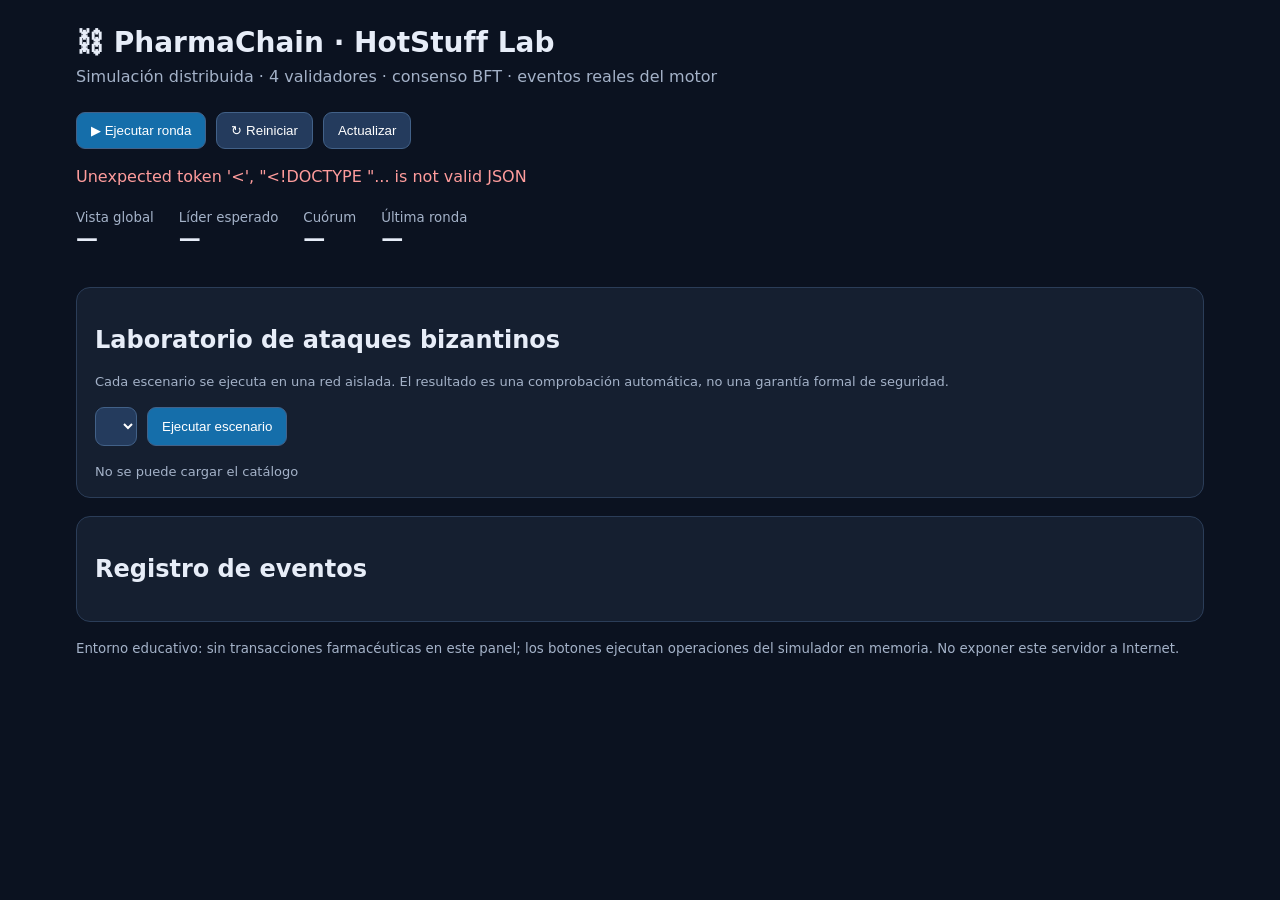
==== backend/pharmachain/api/static/index.html @ 889dfc95 "feat(hotstuff): implement distributed consensus and Byzantine attack dashboard" ====
<!doctype html>
<html lang="es">
<head>
<meta charset="utf-8"><meta name="viewport" content="width=device-width, initial-scale=1">
<title>PharmaChain · HotStuff Lab</title>
<style>
:root{color-scheme:dark;font-family:system-ui,Arial,sans-serif;background:#0b1220;color:#e7edf8}*{box-sizing:border-box}body{max-width:1180px;margin:auto;padding:26px}h1{font-size:28px;margin:0 0 8px}.sub{color:#a4b2c8;margin:0 0 26px}.toolbar{display:flex;flex-wrap:wrap;gap:10px;margin:18px 0}button{background:#243b5d;color:white;border:1px solid #426188;border-radius:9px;padding:10px 14px;cursor:pointer}button:hover{background:#35547d}button:disabled{opacity:.5;cursor:wait}.primary{background:#156eaa}.layout{display:grid;grid-template-columns:repeat(4,minmax(0,1fr));gap:12px}.node,.panel{background:#151f30;border:1px solid #2b3d58;border-radius:14px;padding:18px}.node h3{margin:0 0 10px}.muted{color:#a4b2c8;font-size:13px}.online{color:#61dfa7}.offline{color:#ff8d8d}.stats{display:flex;gap:25px;flex-wrap:wrap;margin:18px 0}.stat strong{display:block;font-size:22px}.panel{margin-top:18px}#events{max-height:350px;overflow:auto;font-family:ui-monospace,monospace;font-size:12px}.event{padding:8px;border-bottom:1px solid #29394f;overflow-wrap:anywhere}#error{color:#ff9c9c;min-height:22px}small{color:#a4b2c8}@media(max-width:760px){.layout{grid-template-columns:repeat(2,minmax(0,1fr))}}@media(max-width:420px){.layout{grid-template-columns:1fr}}</style>
</head>
<body>
<h1>⛓ PharmaChain · HotStuff Lab</h1>
<p class="sub">Simulación distribuida · 4 validadores · consenso BFT · eventos reales del motor</p>
<div class="toolbar"><button class="primary" id="step">▶ Ejecutar ronda</button><button id="reset">↻ Reiniciar</button><button id="refresh">Actualizar</button></div>
<div id="error" role="alert"></div>
<div class="stats"><div class="stat"><small>Vista global</small><strong id="view">—</strong></div><div class="stat"><small>Líder esperado</small><strong id="leader">—</strong></div><div class="stat"><small>Cuórum</small><strong id="quorum">—</strong></div><div class="stat"><small>Última ronda</small><strong id="last">—</strong></div></div>
<div id="nodes" class="layout"></div>
<section class="panel"><h2>Laboratorio de ataques bizantinos</h2><p class="muted">Cada escenario se ejecuta en una red aislada. El resultado es una comprobación automática, no una garantía formal de seguridad.</p><div class="toolbar"><select id="scenario" aria-label="Escenario de ataque" style="background:#243b5d;color:#fff;border:1px solid #426188;border-radius:9px;padding:10px"></select><button class="primary" id="attack">Ejecutar escenario</button></div><div id="attackResult" role="status" class="muted">Selecciona un escenario para ver la evidencia.</div><div id="attackEvents" style="max-height:260px;overflow:auto;font-family:monospace;font-size:12px"></div></section>
<section class="panel"><h2>Registro de eventos</h2><div id="events"></div></section>
<p><small>Entorno educativo: sin transacciones farmacéuticas en este panel; los botones ejecutan operaciones del simulador en memoria. No exponer este servidor a Internet.</small></p>
<script>
const $=id=>document.getElementById(id);
const roles=['Laboratorio','Distribuidor','Farmacia','Regulador'];
let busy=false;
async function api(path,body){if(busy)return;busy=true;document.querySelectorAll('button').forEach(b=>b.disabled=true);$('error').textContent='';try{const res=await fetch('/api/simulation'+path,{method:body===undefined?'GET':'POST',headers:{'Content-Type':'application/json'},body:body===undefined?undefined:JSON.stringify(body)});const data=await res.json();if(!res.ok)throw Error(data.detail||`HTTP ${res.status}`);render(data.state||data);if(data.round)$('last').textContent=`${data.round.votes} votos · ${data.round.qc_formed?'QC':'sin QC'}`;if('completed' in data)$('last').textContent=data.completed?'Recuperado':'Recuperación pendiente';}catch(e){$('error').textContent=e.message;}finally{busy=false;document.querySelectorAll('button').forEach(b=>b.disabled=false);}}
function el(tag,cls,txt){const x=document.createElement(tag);if(cls)x.className=cls;if(txt!==undefined)x.textContent=String(txt);return x;}
function render(s){$('view').textContent=s.view;$('leader').textContent=s.leader;$('quorum').textContent=s.quorum+'/4';$('nodes').replaceChildren();s.nodes.forEach((n,i)=>{const card=el('article','node');card.append(el('h3','',roles[i]+' · '+n.id),el('div',n.online?'online':'offline',n.online?'● Conectado':'● Desconectado'),el('p','muted',`Vista local: ${n.view} · Altura confirmada: ${n.height}`),el('p','muted',`Bloques: ${n.blocks} · QC: ${n.certificates}`));const btn=el('button','',n.online?'Desconectar':'Reconectar');btn.onclick=()=>api(n.online?'/disconnect':'/reconnect',{node_id:n.id});card.append(btn);if(n.online){const recover=el('button','','Sincronizar');recover.onclick=()=>api('/recover',{node_id:n.id});card.append(' ',recover);}if(n.recovering)card.append(el('p','muted','Sincronización pendiente'));$('nodes').append(card);});$('events').replaceChildren();[...s.events].reverse().forEach(e=>{const details=Object.entries(e).filter(([k])=>!['event','time'].includes(k)).map(([k,v])=>`${k}=${typeof v==='object'?JSON.stringify(v):v}`).join(' ');$('events').append(el('div','event',`${e.time?.toFixed?.(2)??'—'} | ${e.event} | ${details}`));});}
async function loadAttacks(){try{const r=await fetch('/api/attacks');if(!r.ok)throw Error('No se puede cargar el catálogo');const data=await r.json();$('scenario').replaceChildren();for(const s of data.scenarios){const o=el('option','',s.title);o.value=s.id;$('scenario').append(o);}}catch(e){$('attackResult').textContent=e.message;}}
async function executeAttack(){if(busy)return;busy=true;$('attack').disabled=true;$('attackResult').textContent='Ejecutando experimento…';$('attackEvents').replaceChildren();try{const r=await fetch('/api/attacks/'+encodeURIComponent($('scenario').value),{method:'POST'});const data=await r.json();if(!r.ok)throw Error(data.detail||'Error del escenario');$('attackResult').textContent=`${data.passed?'✓ PRUEBA SUPERADA':'✗ PRUEBA FALLIDA'} — ${data.observation}. Esperado: ${data.expected}`;for(const e of data.events){$('attackEvents').append(el('div','event',`${e.event} ${JSON.stringify(e)}`));}}catch(e){$('attackResult').textContent='Error: '+e.message;}finally{busy=false;$('attack').disabled=false;}}
$('attack').onclick=executeAttack;loadAttacks();
$('step').onclick=()=>api('/round',{});$('reset').onclick=()=>api('/reset',{});$('refresh').onclick=()=>api('');api('');
</script>
</body>
</html>
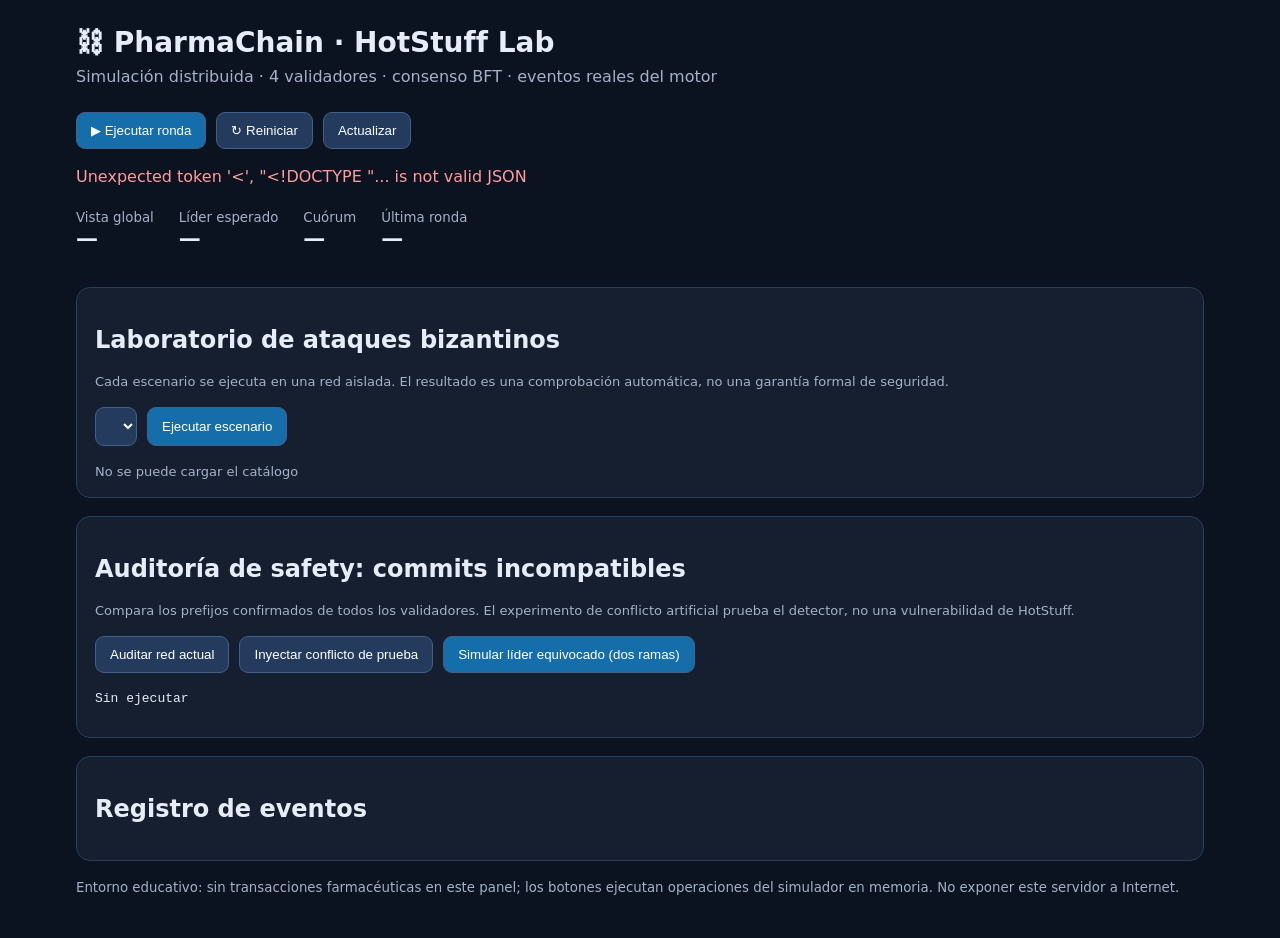
==== commit f3aa40c3: "feat(hotstuff): add Byzantine leader equivocation and fork safety tests" ====
--- a/backend/pharmachain/api/static/index.html
+++ b/backend/pharmachain/api/static/index.html
@@ -14,6 +14,7 @@
 <div class="stats"><div class="stat"><small>Vista global</small><strong id="view">—</strong></div><div class="stat"><small>Líder esperado</small><strong id="leader">—</strong></div><div class="stat"><small>Cuórum</small><strong id="quorum">—</strong></div><div class="stat"><small>Última ronda</small><strong id="last">—</strong></div></div>
 <div id="nodes" class="layout"></div>
 <section class="panel"><h2>Laboratorio de ataques bizantinos</h2><p class="muted">Cada escenario se ejecuta en una red aislada. El resultado es una comprobación automática, no una garantía formal de seguridad.</p><div class="toolbar"><select id="scenario" aria-label="Escenario de ataque" style="background:#243b5d;color:#fff;border:1px solid #426188;border-radius:9px;padding:10px"></select><button class="primary" id="attack">Ejecutar escenario</button></div><div id="attackResult" role="status" class="muted">Selecciona un escenario para ver la evidencia.</div><div id="attackEvents" style="max-height:260px;overflow:auto;font-family:monospace;font-size:12px"></div></section>
+<section class="panel"><h2>Auditoría de safety: commits incompatibles</h2><p class="muted">Compara los prefijos confirmados de todos los validadores. El experimento de conflicto artificial prueba el detector, no una vulnerabilidad de HotStuff.</p><div class="toolbar"><button id="safetyCheck">Auditar red actual</button><button id="safetyConflict">Inyectar conflicto de prueba</button><button class="primary" id="safetyFork">Simular líder equivocado (dos ramas)</button></div><pre id="safetyResult" style="white-space:pre-wrap;overflow-wrap:anywhere" role="status">Sin ejecutar</pre></section>
 <section class="panel"><h2>Registro de eventos</h2><div id="events"></div></section>
 <p><small>Entorno educativo: sin transacciones farmacéuticas en este panel; los botones ejecutan operaciones del simulador en memoria. No exponer este servidor a Internet.</small></p>
 <script>
@@ -27,6 +28,11 @@
 async function executeAttack(){if(busy)return;busy=true;$('attack').disabled=true;$('attackResult').textContent='Ejecutando experimento…';$('attackEvents').replaceChildren();try{const r=await fetch('/api/attacks/'+encodeURIComponent($('scenario').value),{method:'POST'});const data=await r.json();if(!r.ok)throw Error(data.detail||'Error del escenario');$('attackResult').textContent=`${data.passed?'✓ PRUEBA SUPERADA':'✗ PRUEBA FALLIDA'} — ${data.observation}. Esperado: ${data.expected}`;for(const e of data.events){$('attackEvents').append(el('div','event',`${e.event} ${JSON.stringify(e)}`));}}catch(e){$('attackResult').textContent='Error: '+e.message;}finally{busy=false;$('attack').disabled=false;}}
 $('attack').onclick=executeAttack;loadAttacks();
 $('step').onclick=()=>api('/round',{});$('reset').onclick=()=>api('/reset',{});$('refresh').onclick=()=>api('');api('');
+
+async function safetyRequest(path,method='GET'){const out=$('safetyResult');out.textContent='Analizando…';try{const response=await fetch(path,{method});const data=await response.json();if(!response.ok)throw Error(data.detail||`HTTP ${response.status}`);out.textContent=JSON.stringify(data,null,2);}catch(error){out.textContent='Error: '+error.message;}}
+$('safetyCheck').onclick=()=>safetyRequest('/api/safety');
+$('safetyConflict').onclick=()=>safetyRequest('/api/safety/injected-conflict','POST');
+$('safetyFork').onclick=()=>safetyRequest('/api/safety/equivocation','POST');
 </script>
 </body>
 </html>
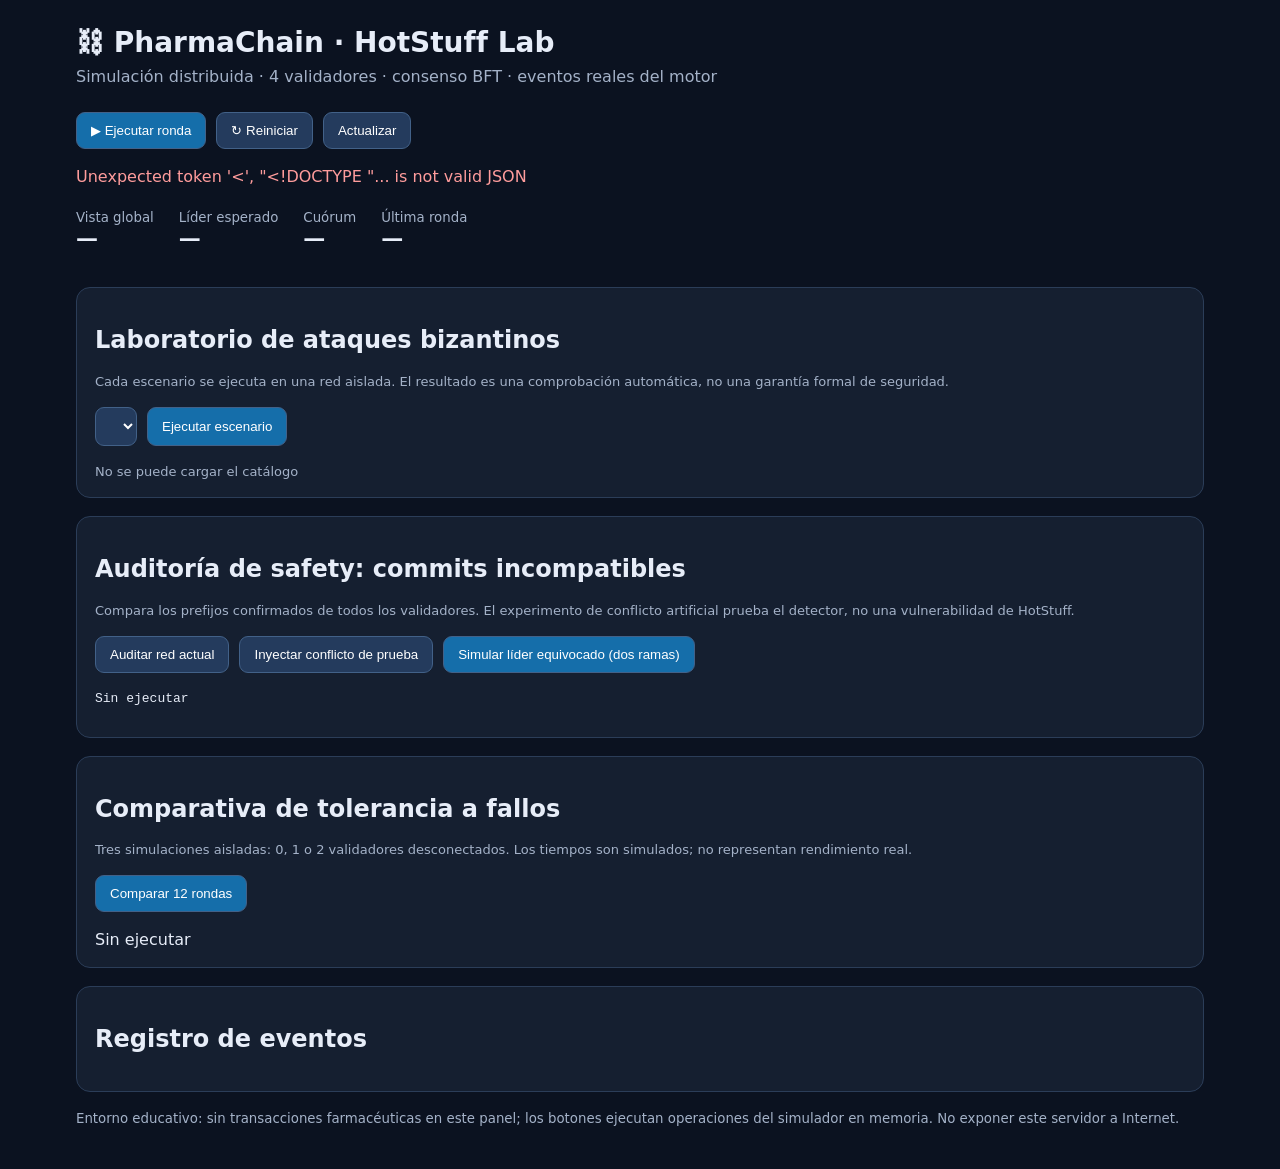
==== commit 929703b1: "feat(hotstuff): add fault tolerance benchmark and dashboard metrics" ====
--- a/backend/pharmachain/api/static/index.html
+++ b/backend/pharmachain/api/static/index.html
@@ -4,7 +4,14 @@
 <meta charset="utf-8"><meta name="viewport" content="width=device-width, initial-scale=1">
 <title>PharmaChain · HotStuff Lab</title>
 <style>
-:root{color-scheme:dark;font-family:system-ui,Arial,sans-serif;background:#0b1220;color:#e7edf8}*{box-sizing:border-box}body{max-width:1180px;margin:auto;padding:26px}h1{font-size:28px;margin:0 0 8px}.sub{color:#a4b2c8;margin:0 0 26px}.toolbar{display:flex;flex-wrap:wrap;gap:10px;margin:18px 0}button{background:#243b5d;color:white;border:1px solid #426188;border-radius:9px;padding:10px 14px;cursor:pointer}button:hover{background:#35547d}button:disabled{opacity:.5;cursor:wait}.primary{background:#156eaa}.layout{display:grid;grid-template-columns:repeat(4,minmax(0,1fr));gap:12px}.node,.panel{background:#151f30;border:1px solid #2b3d58;border-radius:14px;padding:18px}.node h3{margin:0 0 10px}.muted{color:#a4b2c8;font-size:13px}.online{color:#61dfa7}.offline{color:#ff8d8d}.stats{display:flex;gap:25px;flex-wrap:wrap;margin:18px 0}.stat strong{display:block;font-size:22px}.panel{margin-top:18px}#events{max-height:350px;overflow:auto;font-family:ui-monospace,monospace;font-size:12px}.event{padding:8px;border-bottom:1px solid #29394f;overflow-wrap:anywhere}#error{color:#ff9c9c;min-height:22px}small{color:#a4b2c8}@media(max-width:760px){.layout{grid-template-columns:repeat(2,minmax(0,1fr))}}@media(max-width:420px){.layout{grid-template-columns:1fr}}</style>
+:root{color-scheme:dark;font-family:system-ui,Arial,sans-serif;background:#0b1220;color:#e7edf8}*{box-sizing:border-box}body{max-width:1180px;margin:auto;padding:26px}h1{font-size:28px;margin:0 0 8px}.sub{color:#a4b2c8;margin:0 0 26px}.toolbar{display:flex;flex-wrap:wrap;gap:10px;margin:18px 0}button{background:#243b5d;color:white;border:1px solid #426188;border-radius:9px;padding:10px 14px;cursor:pointer}button:hover{background:#35547d}button:disabled{opacity:.5;cursor:wait}.primary{background:#156eaa}.layout{display:grid;grid-template-columns:repeat(4,minmax(0,1fr));gap:12px}.node,.panel{background:#151f30;border:1px solid #2b3d58;border-radius:14px;padding:18px}.node h3{margin:0 0 10px}.muted{color:#a4b2c8;font-size:13px}.online{color:#61dfa7}.offline{color:#ff8d8d}.stats{display:flex;gap:25px;flex-wrap:wrap;margin:18px 0}.stat strong{display:block;font-size:22px}.panel{margin-top:18px}#events{max-height:350px;overflow:auto;font-family:ui-monospace,monospace;font-size:12px}.event{padding:8px;border-bottom:1px solid #29394f;overflow-wrap:anywhere}#error{color:#ff9c9c;min-height:22px}small{color:#a4b2c8}@media(max-width:760px){.layout{grid-template-columns:repeat(2,minmax(0,1fr))}}@media(max-width:420px){.layout{grid-template-columns:1fr}}
+#forkGraph{margin-top:14px;border:1px solid #324764;border-radius:12px;padding:14px;background:#0d1728}
+#forkGraph svg{width:100%;height:auto;display:block}
+#forkVotes{display:grid;grid-template-columns:repeat(auto-fit,minmax(145px,1fr));gap:9px;margin-top:12px}
+.voteBox{padding:12px;border:1px solid #3b526e;border-radius:10px;background:#19263b}
+.voteBox strong{display:block;margin-bottom:5px}
+#forkSummary{margin-top:10px;font-size:14px;line-height:1.5}
+</style>
 </head>
 <body>
 <h1>⛓ PharmaChain · HotStuff Lab</h1>
@@ -14,7 +21,8 @@
 <div class="stats"><div class="stat"><small>Vista global</small><strong id="view">—</strong></div><div class="stat"><small>Líder esperado</small><strong id="leader">—</strong></div><div class="stat"><small>Cuórum</small><strong id="quorum">—</strong></div><div class="stat"><small>Última ronda</small><strong id="last">—</strong></div></div>
 <div id="nodes" class="layout"></div>
 <section class="panel"><h2>Laboratorio de ataques bizantinos</h2><p class="muted">Cada escenario se ejecuta en una red aislada. El resultado es una comprobación automática, no una garantía formal de seguridad.</p><div class="toolbar"><select id="scenario" aria-label="Escenario de ataque" style="background:#243b5d;color:#fff;border:1px solid #426188;border-radius:9px;padding:10px"></select><button class="primary" id="attack">Ejecutar escenario</button></div><div id="attackResult" role="status" class="muted">Selecciona un escenario para ver la evidencia.</div><div id="attackEvents" style="max-height:260px;overflow:auto;font-family:monospace;font-size:12px"></div></section>
-<section class="panel"><h2>Auditoría de safety: commits incompatibles</h2><p class="muted">Compara los prefijos confirmados de todos los validadores. El experimento de conflicto artificial prueba el detector, no una vulnerabilidad de HotStuff.</p><div class="toolbar"><button id="safetyCheck">Auditar red actual</button><button id="safetyConflict">Inyectar conflicto de prueba</button><button class="primary" id="safetyFork">Simular líder equivocado (dos ramas)</button></div><pre id="safetyResult" style="white-space:pre-wrap;overflow-wrap:anywhere" role="status">Sin ejecutar</pre></section>
+<section class="panel"><h2>Auditoría de safety: commits incompatibles</h2><p class="muted">Compara los prefijos confirmados de todos los validadores. El experimento de conflicto artificial prueba el detector, no una vulnerabilidad de HotStuff.</p><div class="toolbar"><button id="safetyCheck">Auditar red actual</button><button id="safetyConflict">Inyectar conflicto de prueba</button><button class="primary" id="safetyFork">Simular líder equivocado (dos ramas)</button></div><pre id="safetyResult" style="white-space:pre-wrap;overflow-wrap:anywhere" role="status">Sin ejecutar</pre><div id="forkGraph" hidden><h3>Árbol de bloques del experimento</h3><svg id="forkTree" viewBox="0 0 720 330" role="img" aria-label="Árbol de bloques y bifurcaciones"></svg><div id="forkVotes"></div><div id="forkSummary" role="status"></div></div></section>
+<section class="panel"><h2>Comparativa de tolerancia a fallos</h2><p class="muted">Tres simulaciones aisladas: 0, 1 o 2 validadores desconectados. Los tiempos son simulados; no representan rendimiento real.</p><div class="toolbar"><button class="primary" id="benchmarkRun">Comparar 12 rondas</button></div><div id="benchmarkOutput" role="status">Sin ejecutar</div></section>
 <section class="panel"><h2>Registro de eventos</h2><div id="events"></div></section>
 <p><small>Entorno educativo: sin transacciones farmacéuticas en este panel; los botones ejecutan operaciones del simulador en memoria. No exponer este servidor a Internet.</small></p>
 <script>
@@ -29,10 +37,60 @@
 $('attack').onclick=executeAttack;loadAttacks();
 $('step').onclick=()=>api('/round',{});$('reset').onclick=()=>api('/reset',{});$('refresh').onclick=()=>api('');api('');
 
-async function safetyRequest(path,method='GET'){const out=$('safetyResult');out.textContent='Analizando…';try{const response=await fetch(path,{method});const data=await response.json();if(!response.ok)throw Error(data.detail||`HTTP ${response.status}`);out.textContent=JSON.stringify(data,null,2);}catch(error){out.textContent='Error: '+error.message;}}
+async function safetyRequest(path,method='GET'){const out=$('safetyResult');out.textContent='Analizando…';try{const response=await fetch(path,{method});const data=await response.json();if(!response.ok)throw Error(data.detail||`HTTP ${response.status}`);out.textContent=JSON.stringify(data,null,2);if(path==='/api/safety/equivocation'&&data.graph){drawFork(data);}}catch(error){out.textContent='Error: '+error.message;}}
 $('safetyCheck').onclick=()=>safetyRequest('/api/safety');
 $('safetyConflict').onclick=()=>safetyRequest('/api/safety/injected-conflict','POST');
 $('safetyFork').onclick=()=>safetyRequest('/api/safety/equivocation','POST');
+function drawFork(data){
+  const panel=$('forkGraph'), svg=$('forkTree');panel.hidden=false;svg.replaceChildren();
+  const blocks=data.graph.blocks;
+  const positions=[[360,42],[360,137],[175,245],[545,245]];
+  const byId=new Map(blocks.map((b,i)=>[b.id,{b,i}]));
+  const NS='http://www.w3.org/2000/svg';
+  const add=(tag,attrs,text)=>{const e=document.createElementNS(NS,tag);for(const [k,v] of Object.entries(attrs))e.setAttribute(k,String(v));if(text!==undefined)e.textContent=text;svg.append(e);return e;};
+  for(let i=1;i<blocks.length;i++){
+    const b=blocks[i],p=byId.get(b.parent);if(!p)continue;
+    const [x,y]=positions[i],[px,py]=positions[p.i];
+    add('path',{d:`M ${px} ${py+27} L ${px} ${(py+y)/2} L ${x} ${(py+y)/2} L ${x} ${y-27}`,stroke:'#7893b4','stroke-width':2,fill:'none'});
+  }
+  blocks.forEach((b,i)=>{
+    const [x,y]=positions[i];const fill=b.committed?'#176b53':b.certified?'#17698d':'#4a355f';
+    add('rect',{x:x-104,y:y-27,width:208,height:54,rx:10,fill,stroke:b.certified?'#70c8e8':'#8595b1','stroke-width':1.4});
+    add('text',{x,y:y-5,'text-anchor':'middle',fill:'#fff','font-size':15,'font-weight':'bold'},b.label);
+    add('text',{x,y:y+14,'text-anchor':'middle',fill:'#e0e9f6','font-size':11},`Vista ${b.view} · ${b.id.slice(0,10)}…`);
+  });
+  const votes=$('forkVotes');votes.replaceChildren();
+  for(const v of data.graph.votes){const box=el('div','voteBox');box.append(el('strong','',v.validator),el('span','',`Voto: ${v.branch} · ${v.honest?'Honesto':'Líder bizantino'}`));votes.append(box);}
+  $('forkSummary').textContent=`Cuórum: ${data.graph.quorum} votos · QC de ataque: ${data.qc_formed_in_attack_view?'Sí':'No'} · Auditoría safety: ${data.safety.safe?'sin conflicto detectado':'conflicto detectado'} · Resultado del escenario: ${data.passed?'superado':'fallido'}. El árbol muestra bloques construidos; no todos fueron aceptados por los nodos.`;
+}
+
+$('benchmarkRun').onclick=async()=>{
+  const target=$('benchmarkOutput');target.textContent='Ejecutando tres escenarios…';
+  $('benchmarkRun').disabled=true;
+  try{
+    const response=await fetch('/api/benchmark?rounds=12&seed=42');
+    const data=await response.json();
+    if(!response.ok)throw Error(data.detail||`HTTP ${response.status}`);
+    target.replaceChildren();
+    const table=el('table','');table.style.cssText='width:100%;border-collapse:collapse;text-align:left';
+    const head=el('tr','');
+    ['Desconectados','QC / rondas','Altura confirmada máxima','Safety observada'].forEach(x=>{const th=el('th','',x);th.style.padding='9px';head.append(th);});
+    table.append(head);
+    for(const item of data.scenarios){
+      const tr=el('tr','');
+      [item.offline_count,`${item.qc_rounds} / ${item.rounds}`,item.max_committed_height,item.safety.safe?'Sin conflictos':'Conflicto detectado'].forEach(x=>{const td=el('td','',x);td.style.cssText='padding:9px;border-top:1px solid #324764';tr.append(td);});
+      table.append(tr);
+      const bar=el('div','');bar.style.cssText='height:8px;background:#263750;border-radius:5px;margin:8px 0';
+      const fill=el('div','');fill.style.cssText=`height:100%;width:${item.qc_rate*100}%;background:#61dfa7;border-radius:5px`;bar.append(fill);
+      const detail=el('div','muted',`${item.offline_count} desconectados · QC en ${Math.round(item.qc_rate*100)}% de rondas`);
+      // Keep the numerical comparison accessible independently of the bar.
+      target.append(detail,bar);
+    }
+    target.prepend(table);
+    target.append(el('p','muted',data.limitations));
+  }catch(error){target.textContent='Error: '+error.message;}
+  finally{$('benchmarkRun').disabled=false;}
+};
 </script>
 </body>
 </html>
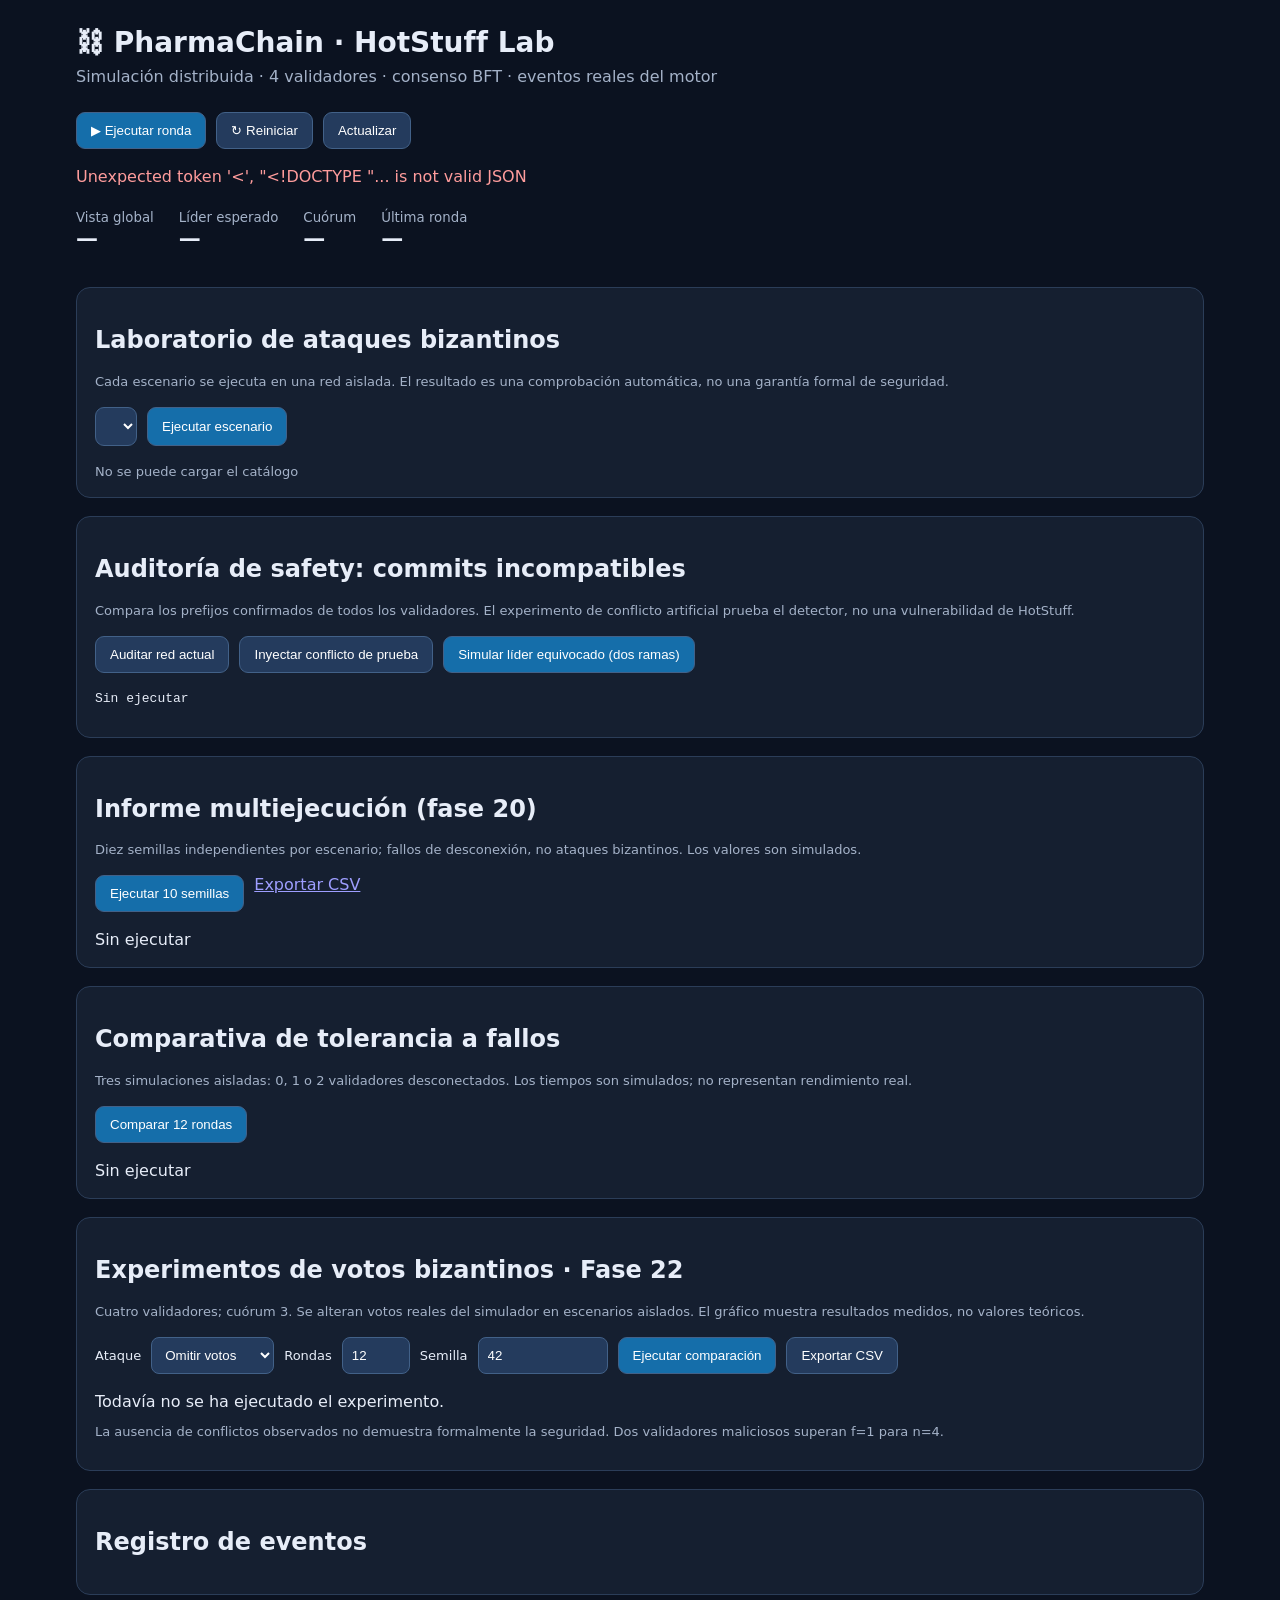
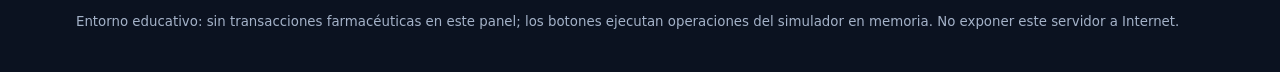
==== commit 09929419: "precommit" ====
--- a/backend/pharmachain/api/static/index.html
+++ b/backend/pharmachain/api/static/index.html
@@ -11,6 +11,17 @@
 .voteBox{padding:12px;border:1px solid #3b526e;border-radius:10px;background:#19263b}
 .voteBox strong{display:block;margin-bottom:5px}
 #forkSummary{margin-top:10px;font-size:14px;line-height:1.5}
+#byzantineLab select,#byzantineLab input{background:#243b5d;color:#fff;border:1px solid #426188;border-radius:8px;padding:9px;max-width:130px}
+#byzantineLab label{align-self:center;font-size:13px}
+.byz-track{height:13px;background:#2b3d58;border-radius:8px;overflow:hidden;flex:1}
+.byz-fill{height:100%;background:#60d8ad}
+.byz-line{display:flex;gap:12px;align-items:center;margin:12px 0}
+.byz-line span{min-width:150px;font-size:13px}
+#byzTable{overflow-x:auto}
+#byzTable table{border-collapse:collapse;width:100%;font-size:13px}
+#byzTable th,#byzTable td{padding:10px;border-bottom:1px solid #344760;text-align:left}
+#byzRoundsDetail details{margin:12px 0}
+#byzRoundsDetail pre{max-height:230px;overflow:auto;font-size:12px}
 </style>
 </head>
 <body>
@@ -22,7 +33,29 @@
 <div id="nodes" class="layout"></div>
 <section class="panel"><h2>Laboratorio de ataques bizantinos</h2><p class="muted">Cada escenario se ejecuta en una red aislada. El resultado es una comprobación automática, no una garantía formal de seguridad.</p><div class="toolbar"><select id="scenario" aria-label="Escenario de ataque" style="background:#243b5d;color:#fff;border:1px solid #426188;border-radius:9px;padding:10px"></select><button class="primary" id="attack">Ejecutar escenario</button></div><div id="attackResult" role="status" class="muted">Selecciona un escenario para ver la evidencia.</div><div id="attackEvents" style="max-height:260px;overflow:auto;font-family:monospace;font-size:12px"></div></section>
 <section class="panel"><h2>Auditoría de safety: commits incompatibles</h2><p class="muted">Compara los prefijos confirmados de todos los validadores. El experimento de conflicto artificial prueba el detector, no una vulnerabilidad de HotStuff.</p><div class="toolbar"><button id="safetyCheck">Auditar red actual</button><button id="safetyConflict">Inyectar conflicto de prueba</button><button class="primary" id="safetyFork">Simular líder equivocado (dos ramas)</button></div><pre id="safetyResult" style="white-space:pre-wrap;overflow-wrap:anywhere" role="status">Sin ejecutar</pre><div id="forkGraph" hidden><h3>Árbol de bloques del experimento</h3><svg id="forkTree" viewBox="0 0 720 330" role="img" aria-label="Árbol de bloques y bifurcaciones"></svg><div id="forkVotes"></div><div id="forkSummary" role="status"></div></div></section>
+<section class="panel"><h2>Informe multiejecución (fase 20)</h2>
+<p class="muted">Diez semillas independientes por escenario; fallos de desconexión, no ataques bizantinos. Los valores son simulados.</p>
+<div class="toolbar"><button id="reportRun" class="primary">Ejecutar 10 semillas</button><a href="/api/benchmark/report.csv?runs=10&amp;rounds=12&amp;start_seed=42" download="hotstuff_runs.csv">Exportar CSV</a></div>
+<div id="reportOutput" role="status">Sin ejecutar</div></section>
 <section class="panel"><h2>Comparativa de tolerancia a fallos</h2><p class="muted">Tres simulaciones aisladas: 0, 1 o 2 validadores desconectados. Los tiempos son simulados; no representan rendimiento real.</p><div class="toolbar"><button class="primary" id="benchmarkRun">Comparar 12 rondas</button></div><div id="benchmarkOutput" role="status">Sin ejecutar</div></section>
+
+<section class="panel" id="byzantineLab">
+<h2>Experimentos de votos bizantinos · Fase 22</h2>
+<p class="muted">Cuatro validadores; cuórum 3. Se alteran votos reales del simulador en escenarios aislados. El gráfico muestra resultados medidos, no valores teóricos.</p>
+<div class="toolbar">
+<label for="byzMode">Ataque</label>
+<select id="byzMode"><option value="omit">Omitir votos</option><option value="invalid_signature">Firma inválida</option></select>
+<label for="byzRounds">Rondas</label><input id="byzRounds" type="number" min="1" max="100" value="12" />
+<label for="byzSeed">Semilla</label><input id="byzSeed" type="number" step="1" value="42" />
+<button class="primary" id="byzRun">Ejecutar comparación</button>
+<button id="byzCsv">Exportar CSV</button>
+</div>
+<div id="byzStatus" role="status" aria-live="polite">Todavía no se ha ejecutado el experimento.</div>
+<div id="byzChart" aria-label="Gráfico comparativo de QC" role="group"></div>
+<div id="byzTable"></div>
+<div id="byzRoundsDetail"></div>
+<p class="muted">La ausencia de conflictos observados no demuestra formalmente la seguridad. Dos validadores maliciosos superan f=1 para n=4.</p>
+</section>
 <section class="panel"><h2>Registro de eventos</h2><div id="events"></div></section>
 <p><small>Entorno educativo: sin transacciones farmacéuticas en este panel; los botones ejecutan operaciones del simulador en memoria. No exponer este servidor a Internet.</small></p>
 <script>
@@ -64,6 +97,32 @@
   $('forkSummary').textContent=`Cuórum: ${data.graph.quorum} votos · QC de ataque: ${data.qc_formed_in_attack_view?'Sí':'No'} · Auditoría safety: ${data.safety.safe?'sin conflicto detectado':'conflicto detectado'} · Resultado del escenario: ${data.passed?'superado':'fallido'}. El árbol muestra bloques construidos; no todos fueron aceptados por los nodos.`;
 }
 
+$('reportRun').onclick=async()=>{
+  const target=$('reportOutput'); target.textContent='Ejecutando 30 simulaciones…';
+  $('reportRun').disabled=true;
+  try {
+    const response=await fetch('/api/benchmark/report?runs=10&rounds=12&start_seed=42');
+    if(!response.ok)throw new Error('HTTP '+response.status);
+    const report=await response.json();
+    const table=document.createElement('table');
+    const head=document.createElement('tr');
+    ['Escenario','QC medio','Desv. típica','Altura media','Safety observado'].forEach(label=>{
+      const cell=document.createElement('th');cell.textContent=label;head.appendChild(cell);
+    });table.appendChild(head);
+    report.summary.forEach(item=>{
+      const tr=document.createElement('tr');
+      [item.offline_count+' desconectados',(item.mean_qc_rate*100).toFixed(1)+'%',
+      (item.stdev_qc_rate*100).toFixed(1)+' pp',item.mean_committed_height.toFixed(2),
+      item.all_safe?'Sin conflictos':'Conflicto detectado'].forEach(value=>{
+        const td=document.createElement('td');td.textContent=value;tr.appendChild(td);
+      });table.appendChild(tr);
+    });
+    target.replaceChildren(table);
+    const note=document.createElement('p');note.className='muted';note.textContent=report.limitations;
+    target.appendChild(note);
+  }catch(error){target.textContent='Error: '+error.message;}
+  finally{$('reportRun').disabled=false;}
+};
 $('benchmarkRun').onclick=async()=>{
   const target=$('benchmarkOutput');target.textContent='Ejecutando tres escenarios…';
   $('benchmarkRun').disabled=true;
@@ -91,6 +150,52 @@
   }catch(error){target.textContent='Error: '+error.message;}
   finally{$('benchmarkRun').disabled=false;}
 };
+
+// Isolated Byzantine comparison: no mutation of the interactive main network.
+function byzParams(){
+  const rounds=Number($('byzRounds').value), seed=Number($('byzSeed').value);
+  if(!Number.isInteger(rounds)||rounds<1||rounds>100)throw Error('Las rondas deben estar entre 1 y 100');
+  if(!Number.isSafeInteger(seed))throw Error('La semilla debe ser un entero válido');
+  const mode=$('byzMode').value;
+  if(!['omit','invalid_signature'].includes(mode))throw Error('Modo desconocido');
+  return new URLSearchParams({mode,rounds:String(rounds),seed:String(seed)});
+}
+function byzRender(data){
+  const chart=$('byzChart'),table=$('byzTable'),details=$('byzRoundsDetail');
+  chart.replaceChildren();table.replaceChildren();details.replaceChildren();
+  const t=el('table','');const h=el('tr','');
+  ['Maliciosos','QC / rondas','QC %','Altura confirmada','Votos inválidos','Safety'].forEach(x=>h.append(el('th','',x)));
+  t.append(h);
+  for(const item of data.scenarios){
+    const pct=(item.qc_rate*100).toFixed(1);
+    const line=el('div','byz-line');
+    line.append(el('span','',`${item.faulty_count} maliciosos · ${pct}%`));
+    const track=el('div','byz-track'),fill=el('div','byz-fill');fill.style.width=`${Math.max(0,Math.min(100,item.qc_rate*100))}%`;
+    track.append(fill);line.append(track);chart.append(line);
+    const tr=el('tr','');
+    [item.faulty_count,`${item.qc_rounds}/${item.rounds}`,`${pct}%`,item.max_committed_height,item.invalid_votes,item.safety_ok?'Sin conflictos detectados':'Conflicto detectado'].forEach(x=>tr.append(el('td','',x)));
+    t.append(tr);
+    const fold=el('details',''),summary=el('summary','',`${item.faulty_count} maliciosos · rondas individuales`);
+    const pre=el('pre','',JSON.stringify(item.round_details,null,2));fold.append(summary,pre);details.append(fold);
+  }
+  table.append(t);
+}
+$('byzRun').onclick=async()=>{
+  const button=$('byzRun'),status=$('byzStatus');
+  try{
+    const params=byzParams();button.disabled=true;status.textContent='Ejecutando tres escenarios aislados…';
+    const response=await fetch('/api/byzantine/compare?'+params.toString());
+    const data=await response.json();
+    if(!response.ok)throw Error(data.detail||`HTTP ${response.status}`);
+    byzRender(data);
+    status.textContent=`Experimento terminado · ${data.rounds} rondas por escenario · semilla ${data.seed}`;
+  }catch(error){status.textContent='Error: '+error.message;}
+  finally{button.disabled=false;}
+};
+$('byzCsv').onclick=()=>{
+  try{const params=byzParams();window.location.assign('/api/byzantine/compare.csv?'+params.toString());}
+  catch(error){$('byzStatus').textContent='Error: '+error.message;}
+};
 </script>
 </body>
 </html>
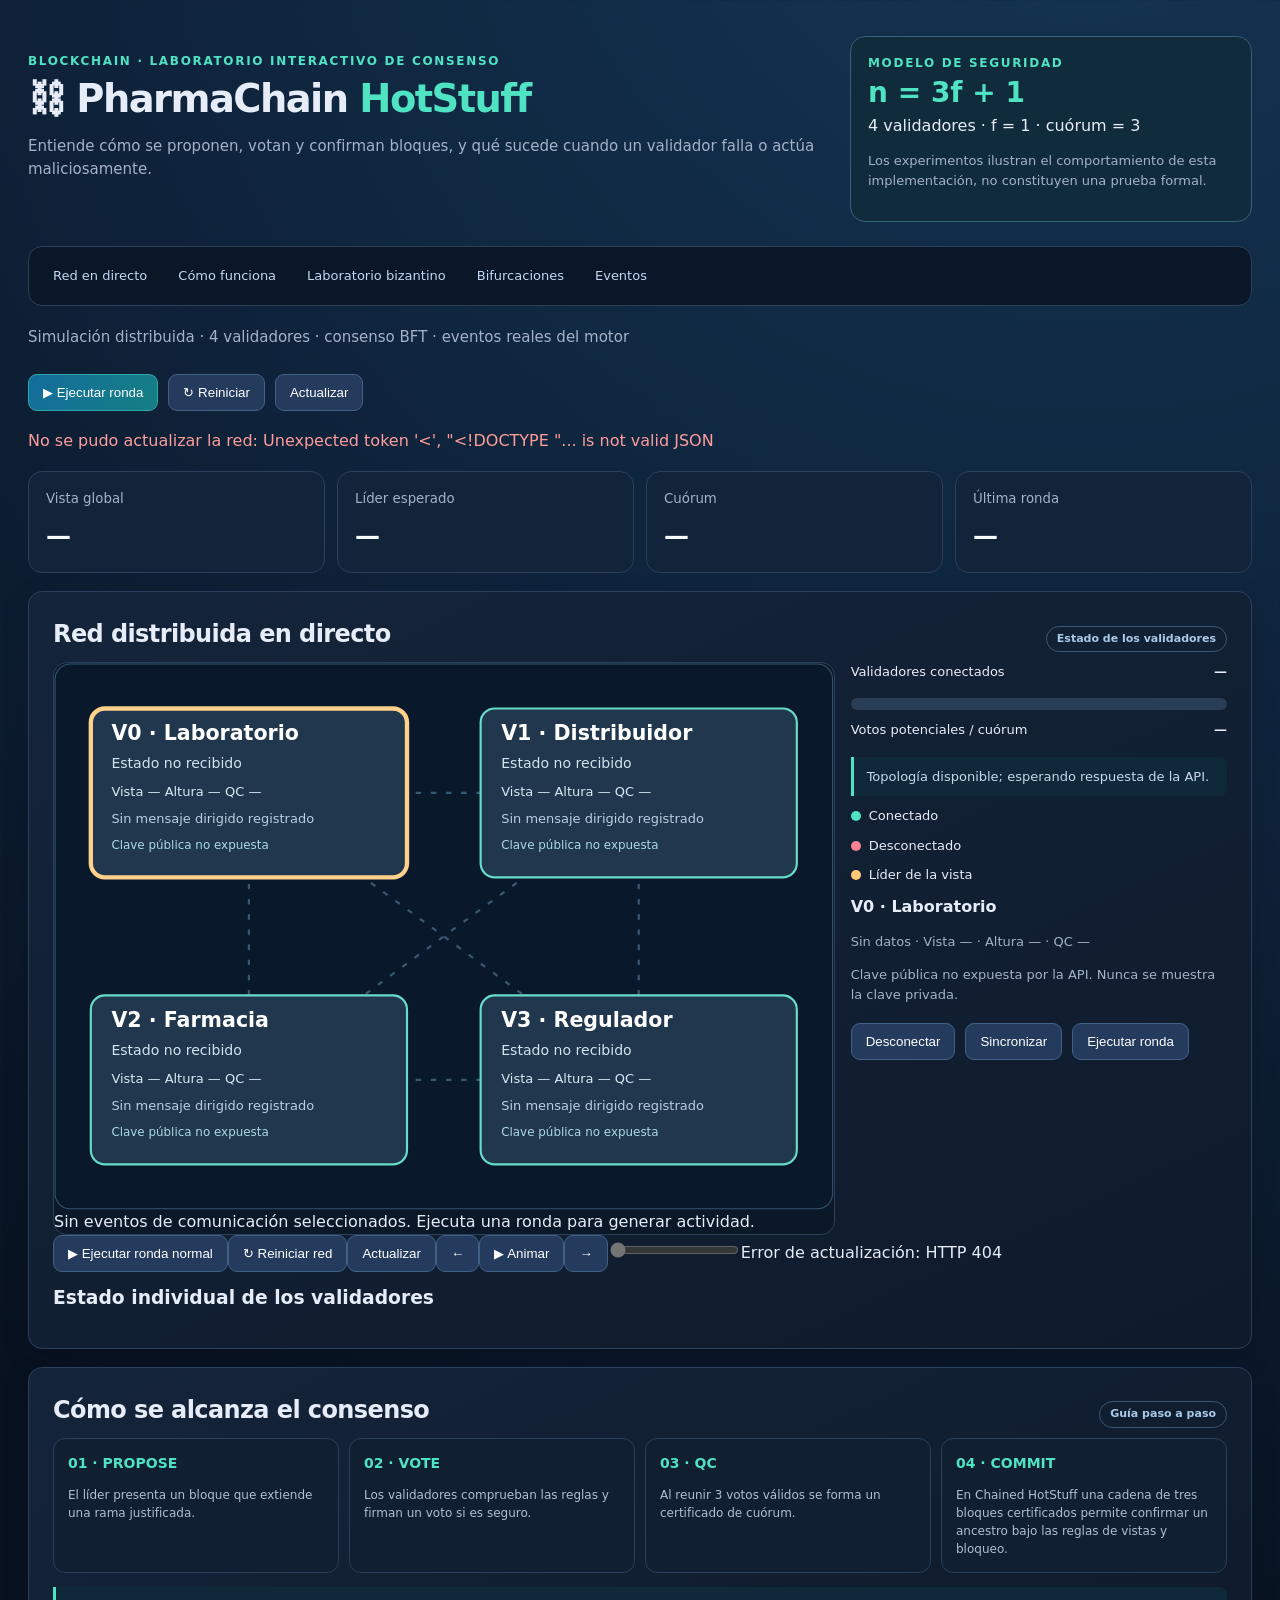
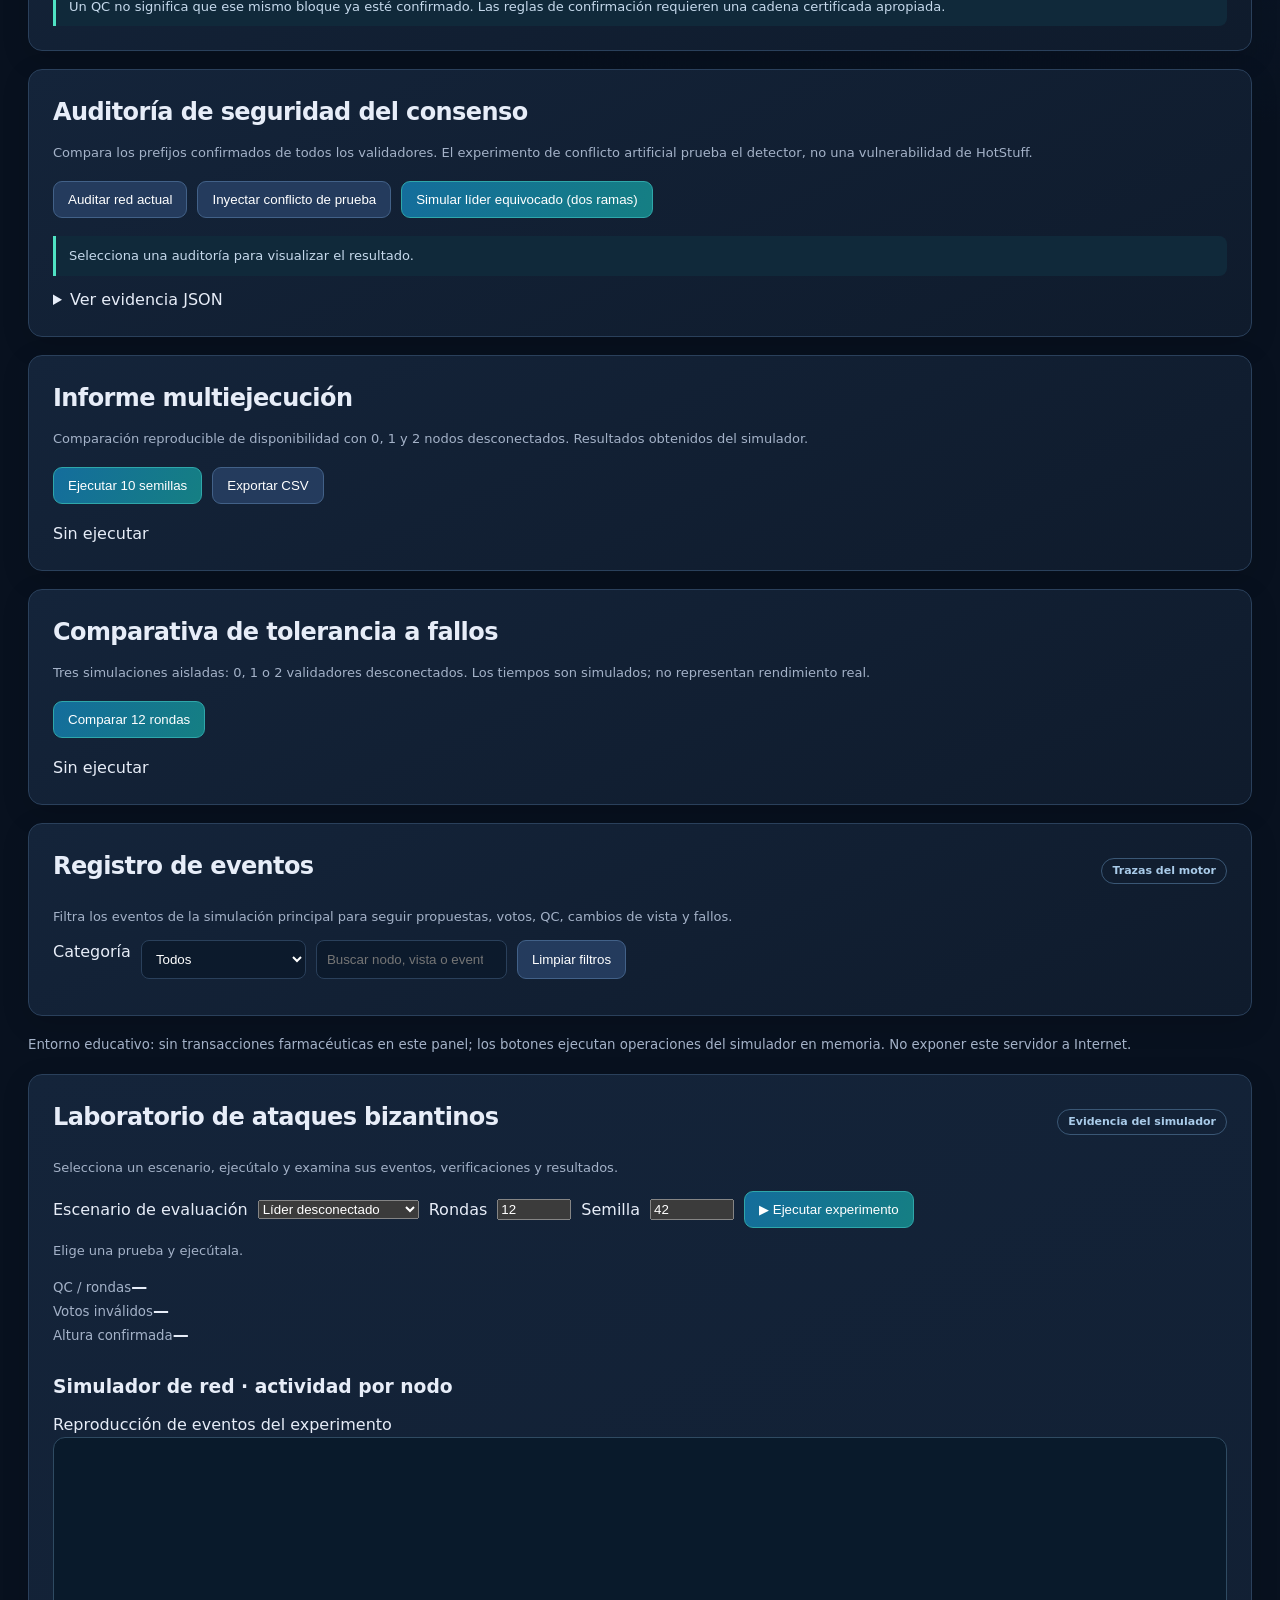
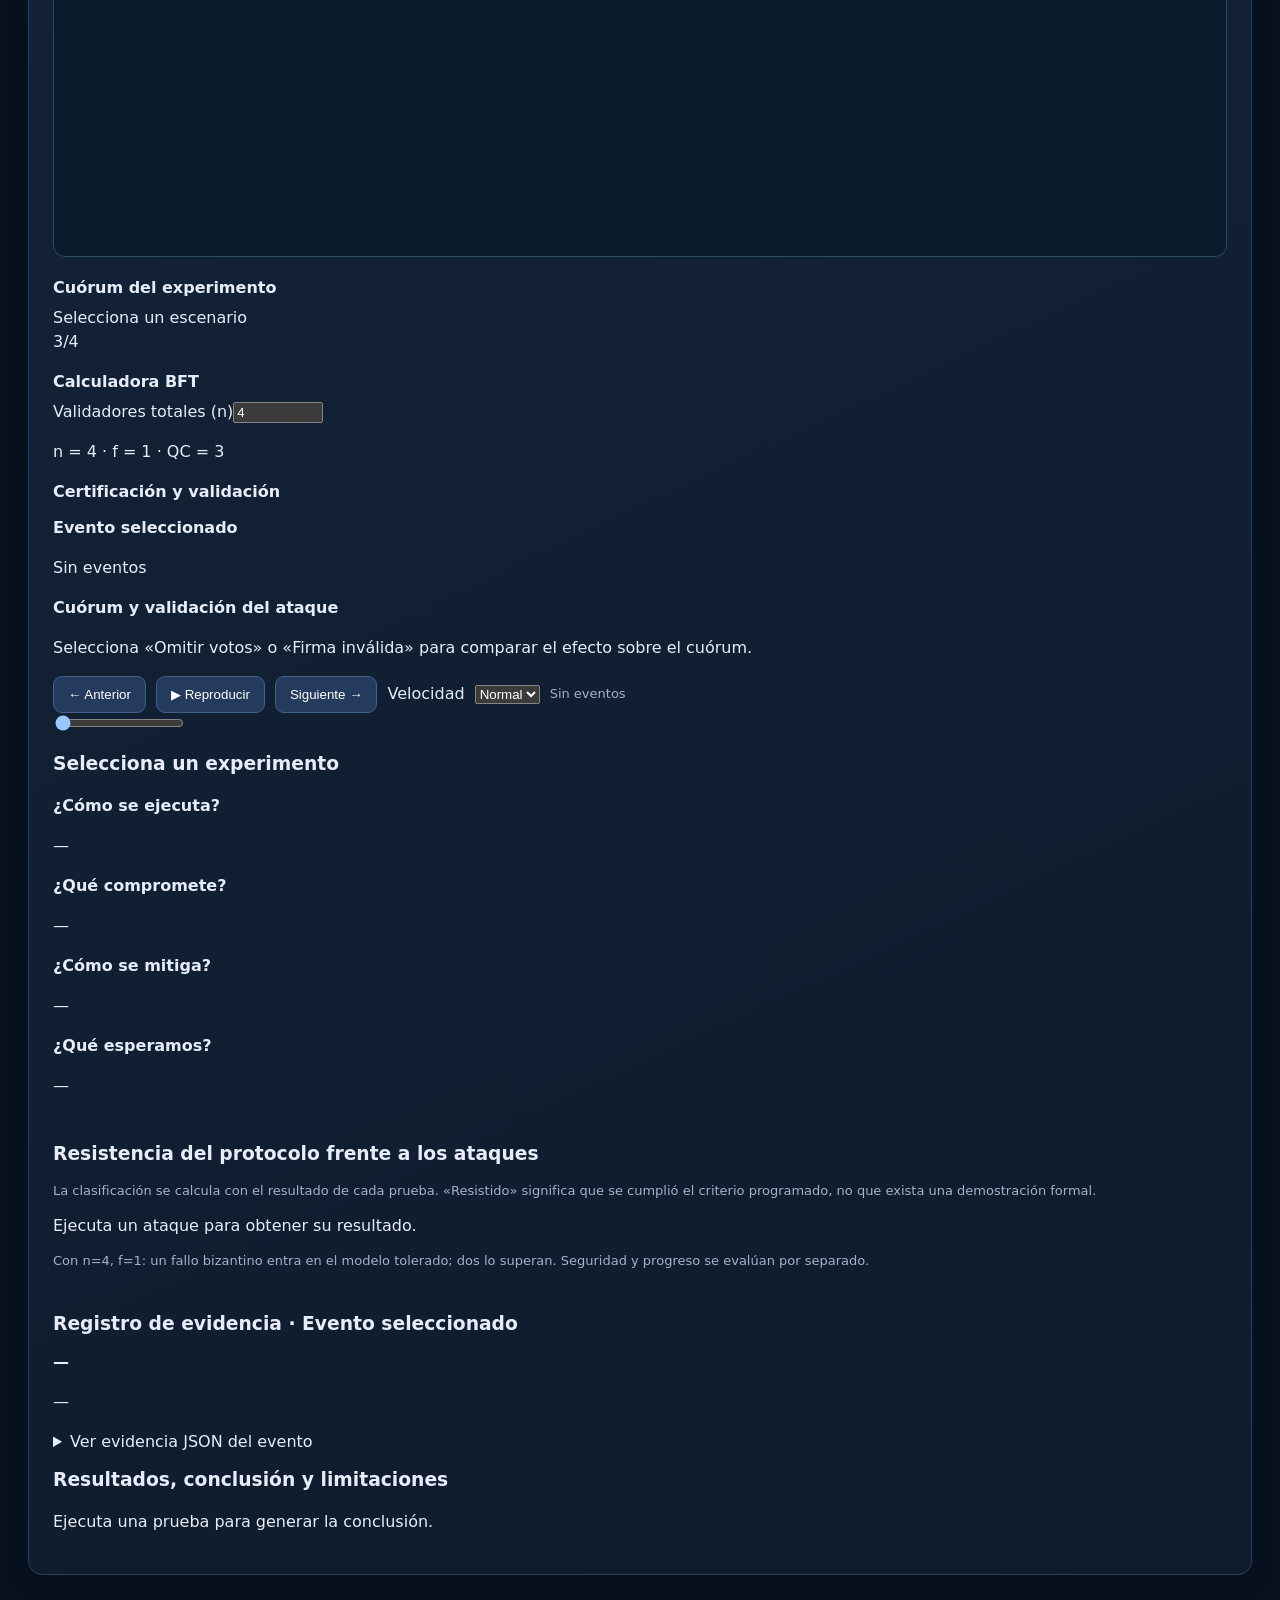
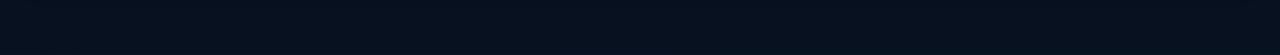
==== commit 19340836: "feat: up dashboard" ====
--- a/backend/pharmachain/api/static/index.html
+++ b/backend/pharmachain/api/static/index.html
@@ -22,47 +22,73 @@
 #byzTable th,#byzTable td{padding:10px;border-bottom:1px solid #344760;text-align:left}
 #byzRoundsDetail details{margin:12px 0}
 #byzRoundsDetail pre{max-height:230px;overflow:auto;font-size:12px}
+
+
+:root{--bg:#08111f;--surface:#111e30;--stroke:#2a405b;--teal:#4fe2c3;--blue:#75a9ff;--amber:#ffc978;--red:#ff8195}
+html{scroll-behavior:smooth}body{max-width:1440px;padding:22px 28px 80px;background:radial-gradient(circle at 85% -5%,#153657 0,transparent 38%),var(--bg);line-height:1.5}
+h1{font-size:clamp(27px,3vw,42px);letter-spacing:-.04em}h2{letter-spacing:-.025em;margin:0 0 10px}h3{margin:12px 0}
+.panel,.node{background:linear-gradient(155deg,#14243a,#0f1b2c);box-shadow:0 8px 28px #0002;border-color:var(--stroke)}
+.panel{padding:24px}.sub{font-size:15px}.primary{background:linear-gradient(115deg,#146d9c,#157f83);border-color:#2fa7aa}
+button:focus-visible,a:focus-visible,select:focus-visible,input:focus-visible{outline:3px solid var(--amber);outline-offset:2px}
+.nav{position:sticky;top:0;z-index:5;background:#0b1727ef;backdrop-filter:blur(14px);display:flex;flex-wrap:wrap;gap:7px;padding:12px;border:1px solid var(--stroke);border-radius:14px;margin-bottom:20px}
+.nav a{color:#c4d7f4;text-decoration:none;padding:7px 12px;border-radius:8px;font-size:13px}.nav a:hover{background:#213a56;color:white}
+.hero{display:grid;grid-template-columns:1.4fr .7fr;gap:18px;align-items:center;margin:14px 0 24px}.eyebrow{color:var(--teal);font-size:12px;font-weight:800;text-transform:uppercase;letter-spacing:.14em}.hero-aside{border:1px solid #356378;background:#102b3c;border-radius:15px;padding:17px}.hero-aside strong{font-size:28px;color:var(--teal)}
+.stats{display:grid;grid-template-columns:repeat(4,minmax(0,1fr));gap:12px}.stat{padding:17px;border:1px solid var(--stroke);border-radius:14px;background:#12243a}.stat strong{font-size:25px;color:#f5fbff;overflow-wrap:anywhere}.stat small{display:block;margin-bottom:8px}
+.section-heading{display:flex;align-items:center;justify-content:space-between;gap:10px;flex-wrap:wrap}.pill{font-size:11px;font-weight:700;border:1px solid #3a5775;border-radius:99px;padding:4px 10px;color:#a9cbe9}.guide-grid{display:grid;grid-template-columns:repeat(4,minmax(0,1fr));gap:10px}.guide-step{padding:14px;border:1px solid var(--stroke);border-radius:12px;background:#101f32}.guide-step b{color:var(--teal);display:block;font-size:14px}.guide-step p{font-size:12px;color:#aebfd5;margin-bottom:0}
+.topology-grid{display:grid;grid-template-columns:1.35fr .65fr;gap:16px}.topology-graphic{background:#0a1828;border:1px solid var(--stroke);border-radius:14px;min-height:310px}.topology-graphic svg{display:block;width:100%;height:auto}.topology-side{display:flex;flex-direction:column;gap:10px}.legend-row{display:flex;align-items:center;gap:8px;font-size:13px}.dot{width:10px;height:10px;border-radius:50%;display:inline-block}.explain{border-left:3px solid var(--teal);padding:10px 13px;background:#10293a;border-radius:0 8px 8px 0;color:#c6d9ec;font-size:13px}
+.progress-track{height:12px;border-radius:99px;background:#293d54;overflow:hidden}.progress-fill{height:100%;background:linear-gradient(90deg,#168fba,#54e0b5);transition:width .35s}.metric-pair{display:flex;justify-content:space-between;font-size:13px;margin-bottom:7px}.node{position:relative;overflow:hidden}.node:before{content:'';position:absolute;top:0;left:0;right:0;height:3px;background:#4fe2c3}.node:has(.offline):before{background:var(--red)}.node h3{font-size:15px}
+#events{max-height:420px}.event{font-size:12px;border-left:3px solid #415d80;margin:4px 0;padding:9px 12px;background:#0c1a2c;border-radius:4px}.event[data-kind="QC"],.event[data-kind="COMMIT"]{border-left-color:var(--teal)}.event[data-kind="REJECT"],.event[data-kind="INVALID"]{border-left-color:var(--red)}.event[data-kind="TIMEOUT"],.event[data-kind="TC"]{border-left-color:var(--amber)}
+.event-filter{display:flex;gap:10px;flex-wrap:wrap;margin:12px 0}.event-filter select,.event-filter input{background:#0c1a2c;color:#fff;border:1px solid var(--stroke);border-radius:8px;padding:10px}
+#byzChart{display:grid;gap:10px;margin:18px 0}.byz-line{background:#0b1c2e;border:1px solid #2c425e;border-radius:12px;padding:14px;margin:0;display:grid;grid-template-columns:180px 1fr 75px;gap:14px}.byz-line span{min-width:0}.byz-track{height:17px}.byz-line strong{text-align:right;font-size:14px}
+#byzTable table{min-width:680px}.panel table{border-collapse:collapse;width:100%}.panel th{color:#a9c8e9;font-size:12px;text-align:left}.panel td,.panel th{padding:11px;border-bottom:1px solid #30445d}
+.attack-model{display:grid;grid-template-columns:repeat(4,1fr);gap:10px;margin:16px 0}.attack-node{padding:13px;text-align:center;border:1px solid #31526a;border-radius:12px;background:#0c2132}.attack-node strong{display:block;font-size:15px}.attack-node small{display:block;margin-top:5px}.attack-node.bad{border-color:#99596c;background:#381f30}.attack-node.good{border-color:#3c8e80}
+#byzInsight{margin:12px 0}.callout{border:1px solid #3d5674;border-radius:12px;padding:13px;background:#102238;font-size:13px}
+.timeline{display:flex;gap:7px;flex-wrap:wrap;margin:10px 0}.timeline-item{width:29px;height:29px;border-radius:7px;display:grid;place-items:center;font-size:11px;font-weight:700;background:#26405e;color:#cfe3f6}.timeline-item.ok{background:#155e52;color:#c4fff0}.timeline-item.fail{background:#55303e;color:#ffd4de}
+#forkTree{max-height:420px}.muted{line-height:1.55}a{color:#85d8ef}
+@media(max-width:950px){.hero,.topology-grid{grid-template-columns:1fr}.guide-grid{grid-template-columns:repeat(2,1fr)}.stats{grid-template-columns:repeat(2,1fr)}}
+@media(max-width:560px){body{padding:12px}.panel{padding:15px}.guide-grid,.attack-model{grid-template-columns:repeat(2,1fr)}.byz-line{grid-template-columns:1fr 50px}.byz-line .byz-track{grid-column:1/-1;grid-row:2}.stats{gap:8px}.stat{padding:11px}.nav{position:static}}
+@media(prefers-reduced-motion:reduce){html{scroll-behavior:auto}*{transition:none!important}}
+
+/* Unified, aligned evaluation layout */
+#visualLab .vl-grid{grid-template-columns:minmax(0,1fr)!important;gap:16px}
+#visualLab .vl-playback-layout{grid-template-columns:minmax(0,1.3fr) minmax(310px,.8fr)!important;align-items:stretch;gap:16px}
+#visualLab .vl-playback-layout>svg{width:100%;height:auto;max-height:420px;align-self:center;background:#091a2b;border:1px solid #2f4b62;border-radius:12px}
+#visualLab .vl-side{min-width:0;overflow-wrap:anywhere}
+#visualLab .vl-box{min-width:0;overflow:hidden}
+#visualLab .vl-controls{display:flex;flex-wrap:wrap;gap:10px;align-items:center}
+#visualLab .vl-integrated-benchmark{margin:20px 0;padding:18px;background:#0d2031;border:1px solid #3b5770;border-radius:14px}
+#visualLab .vl-integrated-benchmark h3{margin-top:0}
+#visualLab #byzChart,#visualLab #byzTable,#visualLab #byzRoundsDetail{overflow-x:auto;max-width:100%}
+#visualLab .vl-playback-layout .vl-side>h4{margin:12px 0 6px}
+#safetyJsonDetails{margin-top:12px}#safetyJsonDetails pre{max-height:340px;overflow:auto}
+#forkGraph{display:block;overflow:hidden}#forkGraph[hidden]{display:none}
+#forkTree{max-height:450px;min-height:250px}
+@media(max-width:960px){#visualLab .vl-playback-layout{grid-template-columns:1fr!important}}
 </style>
 </head>
 <body>
-<h1>⛓ PharmaChain · HotStuff Lab</h1>
+<div class="hero"><div><div class="eyebrow">Blockchain · Laboratorio interactivo de consenso</div><h1>⛓ PharmaChain <span style="color:var(--teal)">HotStuff</span></h1><p class="sub">Entiende cómo se proponen, votan y confirman bloques, y qué sucede cuando un validador falla o actúa maliciosamente.</p></div><aside class="hero-aside"><div class="eyebrow">Modelo de seguridad</div><strong>n = 3f + 1</strong><div>4 validadores · f = 1 · cuórum = 3</div><p class="muted">Los experimentos ilustran el comportamiento de esta implementación, no constituyen una prueba formal.</p></aside></div><nav class="nav" aria-label="Secciones"><a href="#networkPanel">Red en directo</a><a href="#guidePanel">Cómo funciona</a><a href="#visualLab">Laboratorio bizantino</a><a href="#safetyPanel">Bifurcaciones</a><a href="#eventsPanel">Eventos</a></nav>
 <p class="sub">Simulación distribuida · 4 validadores · consenso BFT · eventos reales del motor</p>
 <div class="toolbar"><button class="primary" id="step">▶ Ejecutar ronda</button><button id="reset">↻ Reiniciar</button><button id="refresh">Actualizar</button></div>
 <div id="error" role="alert"></div>
 <div class="stats"><div class="stat"><small>Vista global</small><strong id="view">—</strong></div><div class="stat"><small>Líder esperado</small><strong id="leader">—</strong></div><div class="stat"><small>Cuórum</small><strong id="quorum">—</strong></div><div class="stat"><small>Última ronda</small><strong id="last">—</strong></div></div>
-<div id="nodes" class="layout"></div>
-<section class="panel"><h2>Laboratorio de ataques bizantinos</h2><p class="muted">Cada escenario se ejecuta en una red aislada. El resultado es una comprobación automática, no una garantía formal de seguridad.</p><div class="toolbar"><select id="scenario" aria-label="Escenario de ataque" style="background:#243b5d;color:#fff;border:1px solid #426188;border-radius:9px;padding:10px"></select><button class="primary" id="attack">Ejecutar escenario</button></div><div id="attackResult" role="status" class="muted">Selecciona un escenario para ver la evidencia.</div><div id="attackEvents" style="max-height:260px;overflow:auto;font-family:monospace;font-size:12px"></div></section>
-<section class="panel"><h2>Auditoría de safety: commits incompatibles</h2><p class="muted">Compara los prefijos confirmados de todos los validadores. El experimento de conflicto artificial prueba el detector, no una vulnerabilidad de HotStuff.</p><div class="toolbar"><button id="safetyCheck">Auditar red actual</button><button id="safetyConflict">Inyectar conflicto de prueba</button><button class="primary" id="safetyFork">Simular líder equivocado (dos ramas)</button></div><pre id="safetyResult" style="white-space:pre-wrap;overflow-wrap:anywhere" role="status">Sin ejecutar</pre><div id="forkGraph" hidden><h3>Árbol de bloques del experimento</h3><svg id="forkTree" viewBox="0 0 720 330" role="img" aria-label="Árbol de bloques y bifurcaciones"></svg><div id="forkVotes"></div><div id="forkSummary" role="status"></div></div></section>
-<section class="panel"><h2>Informe multiejecución (fase 20)</h2>
-<p class="muted">Diez semillas independientes por escenario; fallos de desconexión, no ataques bizantinos. Los valores son simulados.</p>
-<div class="toolbar"><button id="reportRun" class="primary">Ejecutar 10 semillas</button><a href="/api/benchmark/report.csv?runs=10&amp;rounds=12&amp;start_seed=42" download="hotstuff_runs.csv">Exportar CSV</a></div>
+<section class="panel" id="networkPanel"><div class="section-heading"><h2>Red distribuida en directo</h2><span class="pill">Estado de los validadores</span></div><div class="topology-grid"><div class="topology-graphic"><svg id="liveGraphV2" viewBox="0 0 650 420" role="img" aria-label="Topología interactiva de cuatro validadores"></svg><div id="networkActivity" class="network-activity" role="status">Selecciona un nodo para ver su estado y sus acciones.</div></div><div class="topology-side"><div class="metric-pair"><span>Validadores conectados</span><strong id="onlineCount">—</strong></div><div class="progress-track"><div class="progress-fill" id="onlineBar" style="width:0%"></div></div><div class="metric-pair"><span>Votos potenciales / cuórum</span><strong id="votePotential">—</strong></div><div id="quorumExplanation" class="explain">Cargando estado…</div><div class="legend-row"><span class="dot" style="background:#4fe2c3"></span>Conectado</div><div class="legend-row"><span class="dot" style="background:#ff8195"></span>Desconectado</div><div class="legend-row"><span class="dot" style="background:#ffc978"></span>Líder de la vista</div><div class="node-inspector"><strong id="inspectorTitle">Validador V0</strong><p id="inspectorDetails" class="muted">Selecciona un nodo del grafo.</p><div id="inspectorKey" class="muted">Clave pública: no expuesta por la API</div><div class="toolbar"><button type="button" id="inspectorToggle">Desconectar</button><button type="button" id="inspectorSync">Sincronizar</button><button type="button" id="inspectorStep">Ejecutar ronda</button></div></div></div></div><div class="live-toolbar"><button id="liveNormal" type="button">▶ Ejecutar ronda normal</button><button id="liveReset" type="button">↻ Reiniciar red</button><button id="liveRefresh" type="button">Actualizar</button><button id="livePrev" type="button">←</button><button id="liveAuto" type="button">▶ Animar</button><button id="liveNext" type="button">→</button><input id="liveScrub" type="range" min="0" max="0" value="0" aria-label="Evento de la red"><span id="liveError" role="status"></span></div><h3>Estado individual de los validadores</h3><div id="nodes" class="layout"></div></section><section class="panel" id="guidePanel"><div class="section-heading"><h2>Cómo se alcanza el consenso</h2><span class="pill">Guía paso a paso</span></div><div class="guide-grid"><div class="guide-step"><b>01 · PROPOSE</b><p>El líder presenta un bloque que extiende una rama justificada.</p></div><div class="guide-step"><b>02 · VOTE</b><p>Los validadores comprueban las reglas y firman un voto si es seguro.</p></div><div class="guide-step"><b>03 · QC</b><p>Al reunir 3 votos válidos se forma un certificado de cuórum.</p></div><div class="guide-step"><b>04 · COMMIT</b><p>En Chained HotStuff una cadena de tres bloques certificados permite confirmar un ancestro bajo las reglas de vistas y bloqueo.</p></div></div><div class="explain" style="margin-top:14px">Un QC no significa que ese mismo bloque ya esté confirmado. Las reglas de confirmación requieren una cadena certificada apropiada.</div></section>
+<section class="panel" id="attackPanel" hidden><h2>Laboratorio de ataques bizantinos</h2><p class="muted">Cada escenario se ejecuta en una red aislada. El resultado es una comprobación automática, no una garantía formal de seguridad.</p><div class="toolbar"><select id="scenario" aria-label="Escenario de ataque" style="background:#243b5d;color:#fff;border:1px solid #426188;border-radius:9px;padding:10px"></select><button class="primary" id="attack">Ejecutar escenario</button></div><div id="attackResult" role="status" class="muted">Selecciona un escenario para ver la evidencia.</div><div id="attackEvents" style="max-height:260px;overflow:auto;font-family:monospace;font-size:12px"></div></section>
+<section class="panel" id="safetyPanel"><h2>Auditoría de seguridad del consenso</h2><p class="muted">Compara los prefijos confirmados de todos los validadores. El experimento de conflicto artificial prueba el detector, no una vulnerabilidad de HotStuff.</p><div class="toolbar"><button id="safetyCheck">Auditar red actual</button><button id="safetyConflict">Inyectar conflicto de prueba</button><button class="primary" id="safetyFork">Simular líder equivocado (dos ramas)</button></div><div id="safetySummary" class="explain" role="status">Selecciona una auditoría para visualizar el resultado.</div><details id="safetyJsonDetails"><summary>Ver evidencia JSON</summary><pre id="safetyResult" style="white-space:pre-wrap;overflow-wrap:anywhere">Sin ejecutar</pre></details><div id="forkGraph" hidden><h3>Árbol de bloques del experimento</h3><svg id="forkTree" viewBox="0 0 720 330" role="img" aria-label="Árbol de bloques y bifurcaciones"></svg><div id="forkVotes"></div><div id="forkSummary" role="status"></div></div></section>
+<section class="panel"><h2>Informe multiejecución</h2>
+<p class="muted">Comparación reproducible de disponibilidad con 0, 1 y 2 nodos desconectados. Resultados obtenidos del simulador.</p>
+<div class="toolbar"><button id="reportRun" class="primary">Ejecutar 10 semillas</button><button id="reportCsv" type="button">Exportar CSV</button></div>
 <div id="reportOutput" role="status">Sin ejecutar</div></section>
 <section class="panel"><h2>Comparativa de tolerancia a fallos</h2><p class="muted">Tres simulaciones aisladas: 0, 1 o 2 validadores desconectados. Los tiempos son simulados; no representan rendimiento real.</p><div class="toolbar"><button class="primary" id="benchmarkRun">Comparar 12 rondas</button></div><div id="benchmarkOutput" role="status">Sin ejecutar</div></section>
 
-<section class="panel" id="byzantineLab">
-<h2>Experimentos de votos bizantinos · Fase 22</h2>
-<p class="muted">Cuatro validadores; cuórum 3. Se alteran votos reales del simulador en escenarios aislados. El gráfico muestra resultados medidos, no valores teóricos.</p>
-<div class="toolbar">
-<label for="byzMode">Ataque</label>
-<select id="byzMode"><option value="omit">Omitir votos</option><option value="invalid_signature">Firma inválida</option></select>
-<label for="byzRounds">Rondas</label><input id="byzRounds" type="number" min="1" max="100" value="12" />
-<label for="byzSeed">Semilla</label><input id="byzSeed" type="number" step="1" value="42" />
-<button class="primary" id="byzRun">Ejecutar comparación</button>
-<button id="byzCsv">Exportar CSV</button>
-</div>
-<div id="byzStatus" role="status" aria-live="polite">Todavía no se ha ejecutado el experimento.</div>
-<div id="byzChart" aria-label="Gráfico comparativo de QC" role="group"></div>
-<div id="byzTable"></div>
-<div id="byzRoundsDetail"></div>
-<p class="muted">La ausencia de conflictos observados no demuestra formalmente la seguridad. Dos validadores maliciosos superan f=1 para n=4.</p>
-</section>
-<section class="panel"><h2>Registro de eventos</h2><div id="events"></div></section>
+
+<section class="panel" id="eventsPanel"><div class="section-heading"><h2>Registro de eventos</h2><span class="pill">Trazas del motor</span></div><p class="muted">Filtra los eventos de la simulación principal para seguir propuestas, votos, QC, cambios de vista y fallos.</p><div class="event-filter"><label for="eventType">Categoría</label><select id="eventType"><option value="ALL">Todos</option><option value="QC">Certificados QC</option><option value="VOTE">Votos</option><option value="PROPOSE">Propuestas</option><option value="TIMEOUT">Timeout / TC</option><option value="COMMIT">Confirmaciones</option><option value="REJECT">Rechazos / inválidos</option><option value="SYNC">Sincronización</option></select><input id="eventSearch" type="search" placeholder="Buscar nodo, vista o evento…" aria-label="Buscar eventos"><button id="eventClear">Limpiar filtros</button><span id="eventCount" class="muted" aria-live="polite"></span></div><div id="events"></div></section>
 <p><small>Entorno educativo: sin transacciones farmacéuticas en este panel; los botones ejecutan operaciones del simulador en memoria. No exponer este servidor a Internet.</small></p>
 <script>
 const $=id=>document.getElementById(id);
 const roles=['Laboratorio','Distribuidor','Farmacia','Regulador'];
 let busy=false;
-async function api(path,body){if(busy)return;busy=true;document.querySelectorAll('button').forEach(b=>b.disabled=true);$('error').textContent='';try{const res=await fetch('/api/simulation'+path,{method:body===undefined?'GET':'POST',headers:{'Content-Type':'application/json'},body:body===undefined?undefined:JSON.stringify(body)});const data=await res.json();if(!res.ok)throw Error(data.detail||`HTTP ${res.status}`);render(data.state||data);if(data.round)$('last').textContent=`${data.round.votes} votos · ${data.round.qc_formed?'QC':'sin QC'}`;if('completed' in data)$('last').textContent=data.completed?'Recuperado':'Recuperación pendiente';}catch(e){$('error').textContent=e.message;}finally{busy=false;document.querySelectorAll('button').forEach(b=>b.disabled=false);}}
+async function api(path,body){if(busy)return;busy=true;document.querySelectorAll('button').forEach(b=>b.disabled=true);$('error').textContent='';try{const res=await fetch('/api/simulation'+path,{method:body===undefined?'GET':'POST',headers:{'Content-Type':'application/json'},body:body===undefined?undefined:JSON.stringify(body)});const data=await res.json();if(!res.ok)throw Error(data.detail||`HTTP ${res.status}`);render(data.state||data);if(data.round)$('last').textContent=`${data.round.votes} votos · ${data.round.qc_formed?'QC':'sin QC'}`;if('completed' in data)$('last').textContent=data.completed?'Recuperado':'Recuperación pendiente';}catch(e){$('error').textContent='No se pudo actualizar la red: '+e.message;}finally{busy=false;document.querySelectorAll('button').forEach(b=>b.disabled=false);}}
 function el(tag,cls,txt){const x=document.createElement(tag);if(cls)x.className=cls;if(txt!==undefined)x.textContent=String(txt);return x;}
 function render(s){$('view').textContent=s.view;$('leader').textContent=s.leader;$('quorum').textContent=s.quorum+'/4';$('nodes').replaceChildren();s.nodes.forEach((n,i)=>{const card=el('article','node');card.append(el('h3','',roles[i]+' · '+n.id),el('div',n.online?'online':'offline',n.online?'● Conectado':'● Desconectado'),el('p','muted',`Vista local: ${n.view} · Altura confirmada: ${n.height}`),el('p','muted',`Bloques: ${n.blocks} · QC: ${n.certificates}`));const btn=el('button','',n.online?'Desconectar':'Reconectar');btn.onclick=()=>api(n.online?'/disconnect':'/reconnect',{node_id:n.id});card.append(btn);if(n.online){const recover=el('button','','Sincronizar');recover.onclick=()=>api('/recover',{node_id:n.id});card.append(' ',recover);}if(n.recovering)card.append(el('p','muted','Sincronización pendiente'));$('nodes').append(card);});$('events').replaceChildren();[...s.events].reverse().forEach(e=>{const details=Object.entries(e).filter(([k])=>!['event','time'].includes(k)).map(([k,v])=>`${k}=${typeof v==='object'?JSON.stringify(v):v}`).join(' ');$('events').append(el('div','event',`${e.time?.toFixed?.(2)??'—'} | ${e.event} | ${details}`));});}
 async function loadAttacks(){try{const r=await fetch('/api/attacks');if(!r.ok)throw Error('No se puede cargar el catálogo');const data=await r.json();$('scenario').replaceChildren();for(const s of data.scenarios){const o=el('option','',s.title);o.value=s.id;$('scenario').append(o);}}catch(e){$('attackResult').textContent=e.message;}}
@@ -70,7 +96,24 @@
 $('attack').onclick=executeAttack;loadAttacks();
 $('step').onclick=()=>api('/round',{});$('reset').onclick=()=>api('/reset',{});$('refresh').onclick=()=>api('');api('');
 
-async function safetyRequest(path,method='GET'){const out=$('safetyResult');out.textContent='Analizando…';try{const response=await fetch(path,{method});const data=await response.json();if(!response.ok)throw Error(data.detail||`HTTP ${response.status}`);out.textContent=JSON.stringify(data,null,2);if(path==='/api/safety/equivocation'&&data.graph){drawFork(data);}}catch(error){out.textContent='Error: '+error.message;}}
+async function safetyRequest(path,method='GET'){
+ const raw=$('safetyResult'),summary=$('safetySummary');
+ summary.textContent='Analizando la evidencia…';
+ try{
+  const response=await fetch(path,{method});
+  const data=await response.json();
+  if(!response.ok)throw Error(typeof data.detail==='string'?data.detail:`HTTP ${response.status}`);
+  raw.textContent=JSON.stringify(data,null,2);
+  if(path==='/api/safety/equivocation'&&data.graph){
+    drawFork(data);
+    summary.textContent=`Bifurcación analizada · QC en vista atacada: ${data.qc_formed_in_attack_view?'sí':'no'} · ${data.safety?.safe?'Sin commits incompatibles detectados':'Se detectaron commits incompatibles'}.`;
+  }else{
+    $('forkGraph').hidden=true;
+    const safe=data.safe??data.safety?.safe;
+    summary.textContent=safe===true?'Auditoría completada: no se detectaron commits incompatibles.':safe===false?'Auditoría completada: se detectaron commits incompatibles.':'Auditoría completada. Consulta la evidencia para conocer el resultado.';
+  }
+ }catch(error){summary.textContent='No se pudo completar la auditoría: '+error.message;}
+}
 $('safetyCheck').onclick=()=>safetyRequest('/api/safety');
 $('safetyConflict').onclick=()=>safetyRequest('/api/safety/injected-conflict','POST');
 $('safetyFork').onclick=()=>safetyRequest('/api/safety/equivocation','POST');
@@ -102,8 +145,8 @@
   $('reportRun').disabled=true;
   try {
     const response=await fetch('/api/benchmark/report?runs=10&rounds=12&start_seed=42');
-    if(!response.ok)throw new Error('HTTP '+response.status);
     const report=await response.json();
+    if(!response.ok)throw new Error(typeof report.detail==='string'?report.detail:`HTTP ${response.status}`);
     const table=document.createElement('table');
     const head=document.createElement('tr');
     ['Escenario','QC medio','Desv. típica','Altura media','Safety observado'].forEach(label=>{
@@ -122,6 +165,17 @@
     target.appendChild(note);
   }catch(error){target.textContent='Error: '+error.message;}
   finally{$('reportRun').disabled=false;}
+};
+$('reportCsv').onclick=async()=>{
+ const button=$('reportCsv');button.disabled=true;
+ try{
+  const response=await fetch('/api/benchmark/report.csv?runs=10&rounds=12&start_seed=42');
+  if(!response.ok){let detail;try{detail=(await response.json()).detail;}catch{}throw Error(detail||`HTTP ${response.status}`);}
+  const blob=await response.blob();const url=URL.createObjectURL(blob);
+  const link=document.createElement('a');link.href=url;link.download='hotstuff_runs.csv';link.click();
+  setTimeout(()=>URL.revokeObjectURL(url),1000);
+ }catch(error){$('reportOutput').textContent='No se pudo exportar: '+error.message;}
+ finally{button.disabled=false;}
 };
 $('benchmarkRun').onclick=async()=>{
   const target=$('benchmarkOutput');target.textContent='Ejecutando tres escenarios…';
@@ -151,51 +205,288 @@
   finally{$('benchmarkRun').disabled=false;}
 };
 
-// Isolated Byzantine comparison: no mutation of the interactive main network.
-function byzParams(){
-  const rounds=Number($('byzRounds').value), seed=Number($('byzSeed').value);
-  if(!Number.isInteger(rounds)||rounds<1||rounds>100)throw Error('Las rondas deben estar entre 1 y 100');
-  if(!Number.isSafeInteger(seed))throw Error('La semilla debe ser un entero válido');
-  const mode=$('byzMode').value;
-  if(!['omit','invalid_signature'].includes(mode))throw Error('Modo desconocido');
-  return new URLSearchParams({mode,rounds:String(rounds),seed:String(seed)});
+ // Comparison shares the attack selector and its parameters; no second form.
+ async function runByzantineComparison(mode,rounds,seed){
+   const panel=$('byzantineLab'),status=$('byzStatus');
+   panel.hidden=false;status.textContent='Calculando escenarios…';
+   try{
+     const query=new URLSearchParams({mode,rounds:String(rounds),seed:String(seed)});
+     const response=await fetch('/api/byzantine/compare?'+query);
+     const data=await response.json();
+     if(!response.ok)throw Error(typeof data.detail==='string'?data.detail:`HTTP ${response.status}`);
+     const chart=$('byzChart'),table=$('byzTable'),details=$('byzRoundsDetail');
+     chart.replaceChildren();table.replaceChildren();details.replaceChildren();
+     const t=el('table','');const header=el('tr','');
+     ['Adversarios','QC / rondas','QC %','Altura confirmada','Votos inválidos','Safety observada'].forEach(x=>header.append(el('th','',x)));
+     t.append(header);
+     for(const item of data.scenarios||[]){
+       const rate=Number(item.qc_rate)||0;
+       const line=el('div','byz-line');
+       line.append(el('span','',`${item.faulty_count} adversarios`));
+       const track=el('div','byz-track'),fill=el('div','byz-fill');
+       fill.style.width=`${Math.max(0,Math.min(100,rate*100))}%`;track.append(fill);
+       line.append(track,el('strong','',`${item.qc_rounds}/${item.rounds} · ${(rate*100).toFixed(1)}%`));chart.append(line);
+       const tr=el('tr','');
+       [item.faulty_count,`${item.qc_rounds}/${item.rounds}`,`${(rate*100).toFixed(1)}%`,item.max_committed_height,item.invalid_votes,item.safety_ok?'Sin conflicto observado':'Conflicto detectado'].forEach(x=>tr.append(el('td','',x)));
+       t.append(tr);
+       const fold=el('details',''),sum=el('summary','',`${item.faulty_count} adversarios`),pre=el('pre','',JSON.stringify(item.round_details||[],null,2));
+       fold.append(sum,pre);details.append(fold);
+     }
+     table.append(t);status.textContent=`${rounds} rondas por escenario · semilla ${seed}. Los resultados no son una prueba formal de seguridad.`;
+   }catch(error){status.textContent='Comparación no disponible: '+error.message;}
+ }
+ $('byzCsv').onclick=()=>{
+   const mode=$('vlScenario').value;
+   if(!['omit','invalid_signature'].includes(mode))return;
+   const query=new URLSearchParams({mode,rounds:$('vlRounds').value,seed:$('vlSeed').value});
+   window.location.assign('/api/byzantine/compare.csv?'+query);
+ };
+ window.runByzantineComparison=runByzantineComparison;
+const topologyNS='http://www.w3.org/2000/svg';
+let latestState=null;
+function svgElement(tag,attrs,text){const n=document.createElementNS(topologyNS,tag);for(const [key,value] of Object.entries(attrs))n.setAttribute(key,String(value));if(text!==undefined)n.textContent=String(text);return n;}
+let selectedNode=0;
+const networkCoords=[[160,105],[490,105],[160,305],[490,305]];
+function renderTopology(state){
+ const root=$('topologySvg');if(!root)return;
+ root.setAttribute('viewBox','0 0 650 420');root.replaceChildren();
+ const nodes=Array.isArray(state?.nodes)?state.nodes:[];
+ const byId=new Map(nodes.map(n=>[n.id,n]));
+ const list=Array.from({length:4},(_,i)=>byId.get(`validator-${i}`)||nodes[i]||{id:`validator-${i}`,online:null,view:'—',height:'—',certificates:'—'});
+ const events=Array.isArray(state?.events)?state.events:[];
+ const last=events.at(-1)||null;
+ const endpoint=v=>{if(typeof v==='number')return v>=0&&v<4?v:-1;const m=String(v??'').match(/(?:validator-|^V)([0-3])$/i);return m?Number(m[1]):-1;};
+ const source=endpoint(last?.source??last?.sender??last?.node_id??last?.validator);
+ const target=endpoint(last?.target??last?.receiver??last?.destination);
+ const add=(tag,attrs,txt)=>{const x=svgElement(tag,attrs,txt);root.append(x);return x;};
+ for(let i=0;i<4;i++)for(let j=i+1;j<4;j++){
+   const a=networkCoords[i],b=networkCoords[j];
+   add('line',{x1:a[0],y1:a[1],x2:b[0],y2:b[1],stroke:'#345c74','stroke-width':2,'stroke-dasharray':'6 8',opacity:.8});
+ }
+ if(source>=0&&target>=0&&source!==target){
+   const a=networkCoords[source],b=networkCoords[target];
+   add('line',{x1:a[0],y1:a[1],x2:b[0],y2:b[1],stroke:'#ffc978','stroke-width':4});
+   const dot=svgElement('circle',{r:6,fill:'#ffda89'});
+   dot.append(svgElement('animateMotion',{dur:'1.6s',repeatCount:'indefinite',path:`M${a[0]},${a[1]} L${b[0]},${b[1]}`}));root.append(dot);
+ }
+ list.forEach((n,i)=>{
+   const [x,y]=networkCoords[i],isLead=n.id===state?.leader,online=n.online;
+   const g=svgElement('g',{tabindex:0,role:'button','aria-label':`Inspeccionar ${n.id}`,style:'cursor:pointer'});
+   const addChild=(tag,attrs,txt)=>g.append(svgElement(tag,attrs,txt));
+   addChild('rect',{x:x-127,y:y-56,width:254,height:112,rx:13,fill:online===false?'#432636':online===true?'#123e43':'#20344c',stroke:selectedNode===i?'#ffc978':online===false?'#ff8195':'#4fe2c3','stroke-width':selectedNode===i?3:1.5});
+   addChild('text',{x:x-109,y:y-31,fill:'#fff','font-size':17,'font-weight':700},`V${i} · ${n.id}`);
+   addChild('text',{x:x-109,y:y-10,fill:isLead?'#ffc978':'#c8d9e9','font-size':13},`${isLead?'★ Líder · ':''}${online===true?'Conectado':online===false?'Desconectado':'Estado pendiente'}`);
+   addChild('text',{x:x-109,y:y+13,fill:'#c8d9e9','font-size':12},`Vista: ${n.view??'—'} · Altura: ${n.height??'—'}`);
+   addChild('text',{x:x-109,y:y+34,fill:'#a6d8e0','font-size':12},`Certificados: ${n.certificates??'—'} · ${i===source?'Emite evento':i===target?'Recibe evento':'Sin acción atribuida'}`);
+   g.addEventListener('click',()=>{selectedNode=i;renderTopology(state);});
+   g.addEventListener('keydown',e=>{if(e.key==='Enter'||e.key===' '){e.preventDefault();selectedNode=i;renderTopology(state);}});
+   root.append(g);
+ });
+ const n=list[selectedNode],online=list.filter(n=>n.online===true).length,known=list.every(n=>typeof n.online==='boolean');
+ $('onlineCount').textContent=known?`${online}/4`:'Sin determinar';
+ $('onlineBar').style.width=known?`${online*25}%`:'0%';
+ const q=Number(state?.quorum)||3;
+ $('votePotential').textContent=known?`${online}/${q}`:'Sin determinar';
+ $('quorumExplanation').textContent=known?(online>=q?'Cuórum matemáticamente posible; un QC exige votos válidos.':'No hay suficientes nodos conectados para alcanzar el cuórum.'):'La topología está visible; esperando estado de la API.';
+ $('inspectorTitle').textContent=`V${selectedNode} · ${n.id}`;
+ $('inspectorDetails').textContent=`${n.online===true?'Conectado':n.online===false?'Desconectado':'Estado desconocido'} · Vista ${n.view??'—'} · Altura ${n.height??'—'} · QC ${n.certificates??'—'}`;
+ $('inspectorKey').textContent=n.public_key?`Clave pública: ${String(n.public_key).slice(0,48)}…`:'Clave pública: no expuesta por la API';
+ $('inspectorToggle').textContent=n.online===false?'Reconectar':'Desconectar';
+ $('inspectorToggle').disabled=typeof n.online!=='boolean';
+ $('inspectorSync').disabled=n.online!==true;
+ $('networkActivity').textContent=last?`Último evento: ${last.event||last.name||'—'} · ${source>=0?'V'+source:'origen no registrado'} → ${target>=0?'V'+target:'destino no registrado'}`:'Sin eventos registrados todavía. Ejecuta una ronda para observar la actividad.';
 }
-function byzRender(data){
-  const chart=$('byzChart'),table=$('byzTable'),details=$('byzRoundsDetail');
-  chart.replaceChildren();table.replaceChildren();details.replaceChildren();
-  const t=el('table','');const h=el('tr','');
-  ['Maliciosos','QC / rondas','QC %','Altura confirmada','Votos inválidos','Safety'].forEach(x=>h.append(el('th','',x)));
-  t.append(h);
-  for(const item of data.scenarios){
-    const pct=(item.qc_rate*100).toFixed(1);
-    const line=el('div','byz-line');
-    line.append(el('span','',`${item.faulty_count} maliciosos · ${pct}%`));
-    const track=el('div','byz-track'),fill=el('div','byz-fill');fill.style.width=`${Math.max(0,Math.min(100,item.qc_rate*100))}%`;
-    track.append(fill);line.append(track);chart.append(line);
-    const tr=el('tr','');
-    [item.faulty_count,`${item.qc_rounds}/${item.rounds}`,`${pct}%`,item.max_committed_height,item.invalid_votes,item.safety_ok?'Sin conflictos detectados':'Conflicto detectado'].forEach(x=>tr.append(el('td','',x)));
-    t.append(tr);
-    const fold=el('details',''),summary=el('summary','',`${item.faulty_count} maliciosos · rondas individuales`);
-    const pre=el('pre','',JSON.stringify(item.round_details,null,2));fold.append(summary,pre);details.append(fold);
-  }
-  table.append(t);
+$('inspectorToggle').addEventListener('click',()=>{const n=latestState?.nodes?.[selectedNode];if(n&&typeof n.online==='boolean')api(n.online?'/disconnect':'/reconnect',{node_id:n.id});});
+$('inspectorSync').addEventListener('click',()=>{const n=latestState?.nodes?.[selectedNode];if(n)api('/recover',{node_id:n.id});});
+$('inspectorStep').addEventListener('click',()=>api('/round',{}));
+function eventCategory(name){const e=String(name||'').toUpperCase();if(e.includes('INVALID')||e.includes('REJECT')||e.includes('DENIED'))return 'REJECT';if(e.includes('TIMEOUT')||e.includes('TC_')||e.endsWith('_TC'))return 'TIMEOUT';if(e.includes('QC')||e.includes('CERTIFICATE'))return 'QC';if(e.includes('COMMIT'))return 'COMMIT';if(e.includes('VOTE'))return 'VOTE';if(e.includes('PROPOS')||e.includes('BLOCK_CREATED'))return 'PROPOSE';if(e.includes('SYNC')||e.includes('RECOVER'))return 'SYNC';return 'OTHER';}
+function renderFilteredEvents(){if(!latestState)return;const events=latestState.events||[];const filter=$('eventType').value;const search=$('eventSearch').value.toLowerCase();const target=$('events');target.replaceChildren();let shown=0;
+ for(const e of [...events].reverse()){const category=eventCategory(e.event);if(filter!=='ALL'&&filter!==category)continue;const details=Object.entries(e).filter(([k])=>!['event','time'].includes(k)).map(([k,v])=>`${k}=${typeof v==='object'?JSON.stringify(v):v}`).join(' ');const message=`${typeof e.time==='number'?e.time.toFixed(2):'—'} | ${e.event} | ${details}`;if(!message.toLowerCase().includes(search))continue;const div=el('div','event',message);div.dataset.kind=category;target.append(div);shown++;}
+ $('eventCount').textContent=`${shown} de ${events.length} eventos`;if(!shown)target.append(el('p','muted','No hay eventos que coincidan con los filtros.'));
 }
-$('byzRun').onclick=async()=>{
-  const button=$('byzRun'),status=$('byzStatus');
-  try{
-    const params=byzParams();button.disabled=true;status.textContent='Ejecutando tres escenarios aislados…';
-    const response=await fetch('/api/byzantine/compare?'+params.toString());
-    const data=await response.json();
-    if(!response.ok)throw Error(data.detail||`HTTP ${response.status}`);
-    byzRender(data);
-    status.textContent=`Experimento terminado · ${data.rounds} rondas por escenario · semilla ${data.seed}`;
-  }catch(error){status.textContent='Error: '+error.message;}
-  finally{button.disabled=false;}
-};
-$('byzCsv').onclick=()=>{
-  try{const params=byzParams();window.location.assign('/api/byzantine/compare.csv?'+params.toString());}
-  catch(error){$('byzStatus').textContent='Error: '+error.message;}
-};
+renderTopology(null);
+const previousRender=render;
+render=function(state){latestState=state;renderTopology(state);try{previousRender(state);}catch(error){console.error("Error en tarjetas o eventos:",error);}try{renderFilteredEvents();}catch(error){console.error("Error en filtros:",error);}};
+$('eventType').addEventListener('change',renderFilteredEvents);$('eventSearch').addEventListener('input',renderFilteredEvents);
+$('eventClear').onclick=()=>{$('eventType').value='ALL';$('eventSearch').value='';renderFilteredEvents();};
+function renderAttackModel(count){const box=$('attackModel');box.replaceChildren();for(let i=0;i<4;i++){const bad=i>=4-count;const node=el('div','attack-node '+(bad?'bad':'good'));node.append(el('strong','',`Validador ${i}`),el('small','',bad?'⚠ Malicioso':'✓ Honesto'));box.append(node);}}
+
+fetch("/api/simulation").then(async r=>{if(!r.ok)throw Error(`HTTP ${r.status}`);return r.json();}).then(s=>render(s.state||s)).catch(error=>{$("quorumExplanation").textContent="No se pudo cargar el estado: "+error.message;console.error("API simulation:",error);});
+</script>
+
+<link rel="stylesheet" href="/api/visual/assets/visual_lab.css">
+<section class="panel" id="visualLab" aria-label="Laboratorio visual de ataques">
+ <div class="section-heading"><h2>Laboratorio de ataques bizantinos</h2><span class="pill">Evidencia del simulador</span></div>
+ <p class="muted">Selecciona un escenario, ejecútalo y examina sus eventos, verificaciones y resultados.</p>
+ <div class="vl-controls">
+  <label class="vl-control-label" for="vlScenario">Escenario de evaluación</label>
+  <select id="vlScenario"><option value="offline_leader">Líder desconectado</option><option value="quorum_loss">Pérdida de cuórum</option><option value="forged_qc">QC falsificado</option><option value="duplicate_qc">QC duplicado</option><option value="unsolicited_sync">Sync no solicitado</option><option value="valid_sync">Sync legítimo (control)</option><option value="equivocation">Líder equívoco / fork</option><option value="omit">Votos omitidos (0/1/2)</option><option value="invalid_signature">Firmas inválidas (0/1/2)</option></select>
+  <label class="vl-control-label" for="vlRounds">Rondas</label><input id="vlRounds" type="number" min="1" max="100" value="12" style="width:74px">
+  <label class="vl-control-label" for="vlSeed">Semilla</label><input id="vlSeed" type="number" value="42" style="width:84px">
+  <button id="vlLoad" class="primary">▶ Ejecutar experimento</button>
+  <select id="vlScenarioCount" aria-label="Número de validadores maliciosos" hidden></select>
+ </div>
+ <p id="vlStatus" role="status" class="muted">Elige una prueba y ejecútala.</p>
+ <div class="vl-statgrid" aria-label="Indicadores del escenario"><div class="vl-stat"><small>QC / rondas</small><strong id="vlMetric1">—</strong></div><div class="vl-stat"><small>Votos inválidos</small><strong id="vlMetric2">—</strong></div><div class="vl-stat"><small>Altura confirmada</small><strong id="vlMetric3">—</strong></div></div>
+ <div class="vl-grid" style="margin-top:14px">
+  <div class="vl-box vl-simulator"><div class="vl-simulator-heading"><h3>Simulador de red · actividad por nodo</h3><span class="vl-simulator-subtitle">Reproducción de eventos del experimento</span></div><div class="vl-playback-layout"><svg id="vlNetwork" viewBox="0 0 570 320" role="img" aria-label="Animación de validadores y mensajes registrados"></svg><aside class="vl-side" aria-label="Análisis del consenso"><h4>Cuórum del experimento</h4><div id="vlLiveQuorum" class="vl-quorum-state" aria-live="polite">Selecciona un escenario</div><div class="vl-quorum-meter"><div id="vlLiveQuorumBar"></div><span class="vl-threshold" title="Umbral mínimo de tres votos">3/4</span></div><div id="vlLiveVoters" class="vl-voter-grid"></div><p id="vlLiveExplanation" class="vl-info"></p><h4>Calculadora BFT</h4><label for="vlNodeCount" class="vl-control-label">Validadores totales (n)</label><input id="vlNodeCount" type="number" min="4" max="100" step="1" value="4" style="width:90px"><p id="vlFormula" class="vl-info">n = 4 · f = 1 · QC = 3</p><h4>Certificación y validación</h4><div id="vlLiveChecks" class="vl-checks"></div><h4>Evento seleccionado</h4><p id="vlLiveEvent" class="vl-info">Sin eventos</p></aside></div>
+   <div class="vl-controls"><button id="vlPrev" disabled>← Anterior</button><button id="vlPlay" disabled>▶ Reproducir</button><button id="vlNext" disabled>Siguiente →</button><label for="vlSpeed" class="vl-control-label">Velocidad</label><select id="vlSpeed"><option value="1800">Lenta</option><option value="950" selected>Normal</option><option value="350">Rápida</option></select><span id="vlCounter" class="muted">Sin eventos</span></div>
+   <input id="vlProgress" class="vl-progress" type="range" min="0" max="1" value="0" aria-label="Posición de la animación"><div id="vlSteps" class="vl-steps" aria-label="Ir a evento"></div>
+
+  </div>
+  <div class="vl-box"><h3 id="vlTitle">Selecciona un experimento</h3><p><strong class="vl-key">¿Cómo se ejecuta?</strong></p><p id="vlMechanism" class="vl-info">—</p><p><strong class="vl-key">¿Qué compromete?</strong></p><p id="vlImpact" class="vl-info">—</p><p><strong class="vl-key">¿Cómo se mitiga?</strong></p><p id="vlMitigation" class="vl-info">—</p><p><strong class="vl-key">¿Qué esperamos?</strong></p><p id="vlExpected" class="vl-info">—</p></div>
+ </div>
+  <div class="vl-box" id="attackOutcomes" style="margin-top:14px"><h3>Resistencia del protocolo frente a los ataques</h3><p class="muted">La clasificación se calcula con el resultado de cada prueba. «Resistido» significa que se cumplió el criterio programado, no que exista una demostración formal.</p><div id="attackOutcomeRows" class="attack-outcome-grid"><span>Ejecuta un ataque para obtener su resultado.</span></div><p class="muted">Con n=4, f=1: un fallo bizantino entra en el modelo tolerado; dos lo superan. Seguridad y progreso se evalúan por separado.</p></div>
+<div class="vl-integrated-benchmark" id="byzantineLab" hidden>
+    <div class="section-heading"><h3>Resultados por número de adversarios</h3><button type="button" id="byzCsv">Exportar CSV</button></div>
+    <p id="byzStatus" role="status" aria-live="polite"></p>
+    <div id="byzChart" aria-label="Porcentaje de rondas con QC"></div>
+    <div id="byzTable"></div>
+    <details class="vl-detail"><summary>Consultar rondas individuales</summary><div id="byzRoundsDetail"></div></details>
+  </div>
+ <div class="vl-grid" style="margin-top:14px"><div class="vl-box"><h3>Registro de evidencia · Evento seleccionado</h3><strong id="vlEventName">—</strong><p id="vlEventMeaning" class="vl-info">—</p><details><summary>Ver evidencia JSON del evento</summary><pre id="vlEventData" class="vl-code">—</pre></details></div><div class="vl-box"><h3>Resultados, conclusión y limitaciones</h3><p id="vlConclusion" class="vl-conclusion">Ejecuta una prueba para generar la conclusión.</p><p id="vlLimits" class="vl-warning"></p></div></div>
+</section>
+<script src="/api/visual/assets/visual_lab.js" defer></script>
+
+<script src="/api/visual/assets/attack_outcomes.js" defer></script>
+<script>
+/* El grafo principal se incluye aquí para evitar 404 de recursos estáticos no registrados. */
+/* Grafo autónomo: no depende de renderTopology, visual_lab.js ni de claves privadas. */
+(() => {
+ 'use strict';
+ const $ = id => document.getElementById(id);
+ const NS='http://www.w3.org/2000/svg';
+ const coords=[[180,120],[540,120],[180,385],[540,385]];
+ const names=['Laboratorio','Distribuidor','Farmacia','Regulador'];
+ let state=null, selected=0, cursor=0, playing=null, busy=false, lastLength=-1;
+ const element=(tag,attrs={},value)=>{const e=document.createElementNS(NS,tag);for(const [k,v] of Object.entries(attrs))e.setAttribute(k,String(v));if(value!==undefined)e.textContent=String(value);return e;};
+ const put=(parent,tag,attrs={},value)=>{const e=element(tag,attrs,value);parent.append(e);return e;};
+ const idx=value=>{if(typeof value==='number'&&value>=0&&value<4)return value;const m=String(value??'').match(/(?:validator[-_]|^v)([0-3])$/i);return m?+m[1]:-1;};
+ const events=()=>Array.isArray(state?.events)?state.events:[];
+ const nodes=()=>Array.from({length:4},(_,i)=>state?.nodes?.find(n=>idx(n.id)===i)||state?.nodes?.[i]||{id:`validator-${i}`});
+ const eventAt=()=>events()[cursor]||null;
+ function draw(){
+   const root=$('liveGraphV2');if(!root)return;
+   root.setAttribute('viewBox','0 0 720 505');root.setAttribute('preserveAspectRatio','xMidYMid meet');root.replaceChildren();
+   put(root,'rect',{x:1,y:1,width:718,height:503,rx:14,fill:'#09192b',stroke:'#35536e'});
+   const ev=eventAt(),src=idx(ev?.source??ev?.sender??ev?.validator??ev?.node_id),dst=idx(ev?.target??ev?.receiver??ev?.destination);
+   for(let i=0;i<4;i++)for(let j=i+1;j<4;j++){
+     const a=coords[i],b=coords[j];put(root,'line',{x1:a[0],y1:a[1],x2:b[0],y2:b[1],stroke:'#3a5873','stroke-width':2,'stroke-dasharray':'5 9'});
+   }
+   if(src>=0&&dst>=0&&src!==dst){
+     const a=coords[src],b=coords[dst];put(root,'line',{x1:a[0],y1:a[1],x2:b[0],y2:b[1],stroke:'#ffd18a','stroke-width':5});
+     const dot=put(root,'circle',{r:8,fill:'#fff0bd'});
+     put(dot,'animateMotion',{dur:'1.35s',repeatCount:'indefinite',path:`M${a[0]},${a[1]} L${b[0]},${b[1]}`});
+   }
+   const list=nodes();
+   list.forEach((n,i)=>{
+     const [x,y]=coords[i],lead=n.id===state?.leader,active=i===src||i===dst;
+     const group=put(root,'g',{role:'button',tabindex:0,style:'cursor:pointer','aria-label':`Seleccionar validador V${i}`});
+     put(group,'rect',{x:x-146,y:y-78,width:292,height:156,rx:13,fill:n.online===false?'#522b39':n.online===true?'#123f45':'#21374d',stroke:i===selected?'#ffd18a':n.online===false?'#ff8497':active?'#ffe1a0':'#66dcca','stroke-width':i===selected?4:2});
+     put(group,'text',{x:x-127,y:y-49,fill:'#fff','font-size':19,'font-weight':700},`V${i} · ${names[i]}`);
+     put(group,'text',{x:x-127,y:y-23,fill:lead?'#ffd18a':'#cfe5f0','font-size':13},`${lead?'★ Líder · ':''}${n.online===true?'Conectado':n.online===false?'Desconectado':'Estado no recibido'}`);
+     put(group,'text',{x:x-127,y:y+3,fill:'#d7e9f5','font-size':12},`Vista ${n.view??'—'}   Altura ${n.height??'—'}   QC ${n.certificates??'—'}`);
+     const action=i===src?`Envía ${ev?.event||ev?.name||'evento'}`:i===dst?`Recibe ${ev?.event||ev?.name||'evento'}`:'Sin mensaje dirigido registrado';
+     put(group,'text',{x:x-127,y:y+28,fill:active?'#ffe2a5':'#b8cfe0','font-size':12},action.slice(0,41));
+     const key=n.public_key||n.publicKey;
+     put(group,'text',{x:x-127,y:y+52,fill:'#a9d9e1','font-size':11},key?`Clave pública: ${String(key).slice(0,23)}…`:'Clave pública no expuesta');
+     const choose=()=>{selected=i;draw();};group.addEventListener('click',choose);group.addEventListener('keydown',e=>{if(e.key==='Enter'||e.key===' '){e.preventDefault();choose();}});
+   });
+   const known=list.every(n=>typeof n.online==='boolean'),online=list.filter(n=>n.online===true).length,q=Number(state?.quorum)||3;
+   if($('onlineCount'))$('onlineCount').textContent=known?`${online}/4`:'—';
+   if($('onlineBar'))$('onlineBar').style.width=known?`${online*25}%`:'0%';
+   if($('votePotential'))$('votePotential').textContent=known?`${online}/${q}`:'—';
+   if($('quorumExplanation'))$('quorumExplanation').textContent=known?(online>=q?'Cuórum alcanzable si se reciben votos distintos y válidos.':'Sin suficientes nodos conectados para el cuórum.'):'Topología disponible; esperando respuesta de la API.';
+   const n=list[selected];
+   if($('inspectorTitle'))$('inspectorTitle').textContent=`V${selected} · ${names[selected]}`;
+   if($('inspectorDetails'))$('inspectorDetails').textContent=`${n.online===true?'Conectado':n.online===false?'Desconectado':'Sin datos'} · Vista ${n.view??'—'} · Altura ${n.height??'—'} · QC ${n.certificates??'—'}`;
+   if($('inspectorKey'))$('inspectorKey').textContent=n.public_key?`Clave pública: ${n.public_key}`:'Clave pública no expuesta por la API. Nunca se muestra la clave privada.';
+   if($('inspectorToggle')){$('inspectorToggle').disabled=typeof n.online!=='boolean';$('inspectorToggle').textContent=n.online===false?'Reconectar':'Desconectar';}
+   if($('inspectorSync'))$('inspectorSync').disabled=n.online!==true;
+   if($('networkActivity'))$('networkActivity').textContent=ev?`Evento ${cursor+1}/${events().length}: ${ev.event||ev.name||'evento'} · ${src<0?'origen desconocido':'V'+src} → ${dst<0?'destino desconocido':'V'+dst}`:'Sin eventos de comunicación seleccionados. Ejecuta una ronda para generar actividad.';
+   const scrub=$('liveScrub');if(scrub){scrub.max=Math.max(0,events().length-1);scrub.value=Math.min(cursor,events().length-1);scrub.disabled=events().length<2;}
+ }
+ async function refresh(){
+   try{const r=await fetch('/api/simulation',{cache:'no-store'});if(!r.ok)throw Error(`HTTP ${r.status}`);const body=await r.json();const data=body.state||body;if(!Array.isArray(data.nodes))throw Error('Falta nodes[] en la respuesta');state=data;if(events().length!==lastLength){cursor=Math.max(0,events().length-1);lastLength=events().length;}if($('liveError'))$('liveError').textContent='';draw();}
+   catch(e){if($('liveError'))$('liveError').textContent=`Error de actualización: ${e.message}`;draw();}
+ }
+ async function act(path,body={}){
+   if(busy)return;busy=true;
+   try{const r=await fetch('/api/simulation'+path,{method:'POST',headers:{'Content-Type':'application/json'},body:JSON.stringify(body)});if(!r.ok){const data=await r.json().catch(()=>({}));throw Error(data.detail||`HTTP ${r.status}`);}await refresh();}
+   catch(e){if($('liveError'))$('liveError').textContent=`Error en operación: ${e.message}`;}finally{busy=false;}
+ }
+ function init(){
+   if(!$('liveGraphV2'))return;draw();refresh();
+   $('liveNormal')?.addEventListener('click',()=>act('/round'));
+   $('liveReset')?.addEventListener('click',()=>act('/reset'));
+   $('liveRefresh')?.addEventListener('click',refresh);
+   $('livePrev')?.addEventListener('click',()=>{cursor=Math.max(0,cursor-1);draw();});
+   $('liveNext')?.addEventListener('click',()=>{cursor=Math.min(events().length-1,cursor+1);draw();});
+   $('liveScrub')?.addEventListener('input',e=>{cursor=Number(e.target.value);draw();});
+   $('inspectorToggle')?.addEventListener('click',()=>{const n=nodes()[selected];if(typeof n.online==='boolean')act(n.online?'/disconnect':'/reconnect',{node_id:n.id});});
+   $('inspectorSync')?.addEventListener('click',()=>act('/recover',{node_id:nodes()[selected].id}));
+   $('inspectorStep')?.addEventListener('click',()=>act('/round'));
+   $('liveAuto')?.addEventListener('click',e=>{if(playing){clearInterval(playing);playing=null;e.target.textContent='▶ Animar';return;}cursor=0;draw();e.target.textContent='⏸ Pausar';playing=setInterval(()=>{if(cursor>=events().length-1){clearInterval(playing);playing=null;e.target.textContent='▶ Animar';return;}cursor++;draw();},1000);});
+   // El refresco no debe saltar el reproductor si no hay eventos nuevos.
+   setInterval(()=>{if(!playing)refresh();},5000);
+ }
+ if(document.readyState==='loading')document.addEventListener('DOMContentLoaded',init);else init();
+})();
+
+</script>
+<script>
+/* Cuórum del laboratorio: separa votos posibles, votos rechazados y QC observados. */
+(() => {
+ 'use strict';
+ const $=id=>document.getElementById(id);
+ const add=(p,tag,cls,text)=>{const e=document.createElement(tag);if(cls)e.className=cls;if(text!==undefined)e.textContent=String(text);p.append(e);return e;};
+ const num=v=>Number.isFinite(Number(v))?Number(v):null;
+ function show(data){
+   const panel=$('byzQcInspector');if(!panel)return;
+   panel.replaceChildren();
+   add(panel,'strong','','Cuórum y validación del ataque');
+   const mode=$('vlScenario')?.value;
+   if(!['omit','invalid_signature'].includes(mode)){
+     add(panel,'p','','Selecciona «Omitir votos» o «Firma inválida» para comparar el efecto sobre el cuórum.');return;
+   }
+   const scenarios=Array.isArray(data?.scenarios)?data.scenarios:[];
+   if(!scenarios.length){add(panel,'p','','Ejecuta el experimento para consultar los certificados observados.');return;}
+   const grid=add(panel,'div','qc-row');
+   for(const s of scenarios){
+     const bad=num(s.faulty_count),rounds=num(s.rounds),qc=num(s.qc_rounds),invalid=num(s.invalid_votes);
+     const box=add(grid,'div','qc-cell');
+     add(box,'span','',`${bad??'—'} adversario(s)`);
+     add(box,'strong','',rounds!==null&&qc!==null?`${qc}/${rounds} QC`:'QC: sin datos');
+     add(box,'small','',bad!==null?`${Math.max(0,4-bad)}/4 votos honestos posibles; mínimo 3`:'Votos honestos no determinados');
+     if(mode==='invalid_signature'&&invalid!==null)add(box,'small','',` · ${invalid} votos inválidos registrados`);
+   }
+   const chosen=scenarios.find(s=>String(s.faulty_count)===$('vlScenarioCount')?.value)||scenarios[0];
+   const bad=num(chosen.faulty_count),honest=bad===null?null:4-bad;
+   const explanation=mode==='omit'?'Los adversarios omiten votos: no deben contabilizarse para formar el certificado.':'Los votos con firmas inválidas deben rechazarse y no contribuir al certificado.';
+   add(panel,'p','',explanation);
+   if(honest!==null)add(panel,'p','',honest>=3?`Con ${honest} validadores honestos, el cuórum sigue siendo posible. Los QC observados aparecen arriba.`:`Con ${honest} validadores honestos no se puede alcanzar un QC únicamente con sus votos. Dos adversarios exceden f=1.`);
+   add(panel,'small','','El recuento de QC procede de la respuesta del experimento; el número de votos honestos posibles es una estimación teórica.');
+ }
+ async function load(){
+   const mode=$('vlScenario')?.value;
+   if(!['omit','invalid_signature'].includes(mode)){show(null);return;}
+   const rounds=Number($('vlRounds')?.value),seed=Number($('vlSeed')?.value);
+   if(!Number.isInteger(rounds)||rounds<1||rounds>100||!Number.isSafeInteger(seed))return;
+   const params=new URLSearchParams({mode,rounds:String(rounds),seed:String(seed)});
+   try{const response=await fetch('/api/visual/byzantine?'+params);if(!response.ok)throw Error(`HTTP ${response.status}`);show(await response.json());}
+   catch(e){const panel=$('byzQcInspector');if(panel)panel.textContent='No se pudo consultar el cuórum del ataque: '+e.message;}
+ }
+ function init(){
+   const anchor=$('vlLiveEvent');if(!anchor||$('byzQcInspector'))return;
+   const panel=document.createElement('div');panel.id='byzQcInspector';anchor.parentElement.append(panel);
+   $('vlLoad')?.addEventListener('click',()=>setTimeout(load,100));
+   $('vlScenarioCount')?.addEventListener('change',load);
+   $('vlScenario')?.addEventListener('change',()=>show(null));
+   show(null);
+ }
+ if(document.readyState==='loading')document.addEventListener('DOMContentLoaded',init);else init();
+})();
+
 </script>
 </body>
 </html>
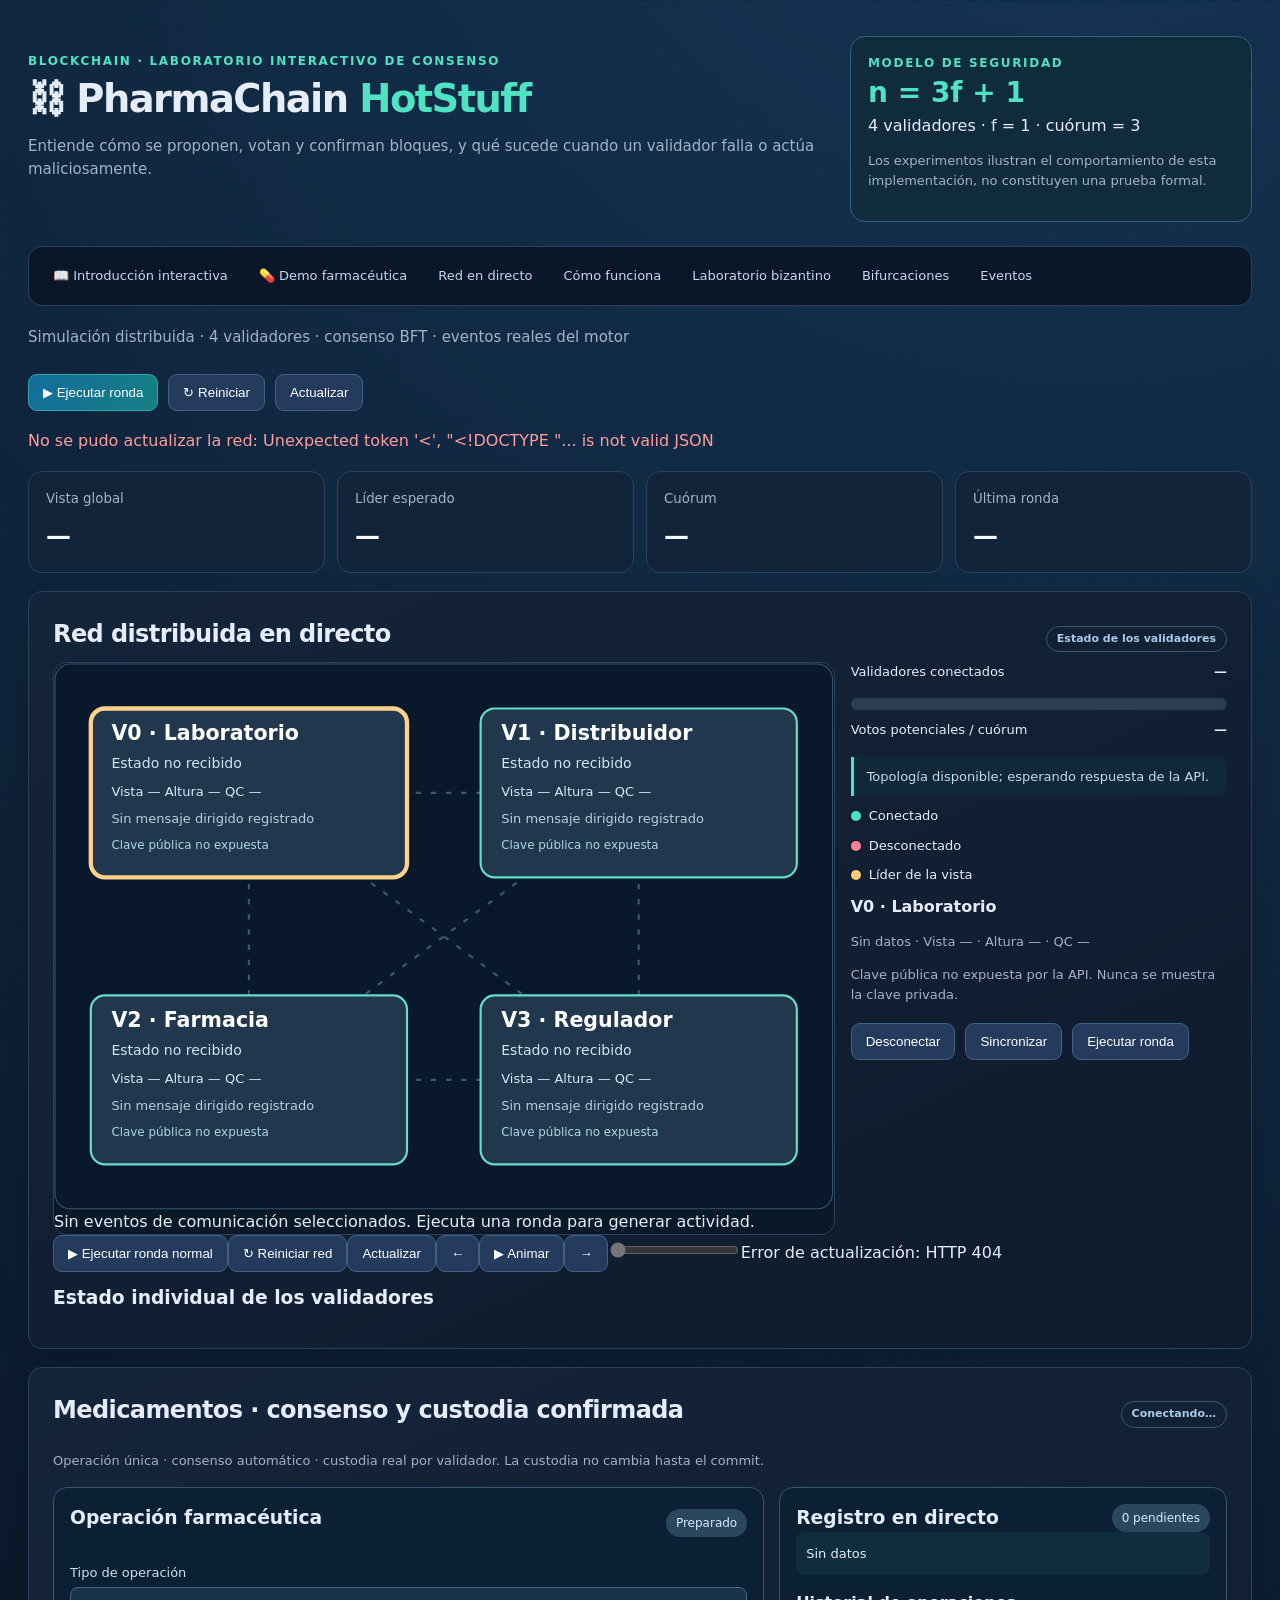
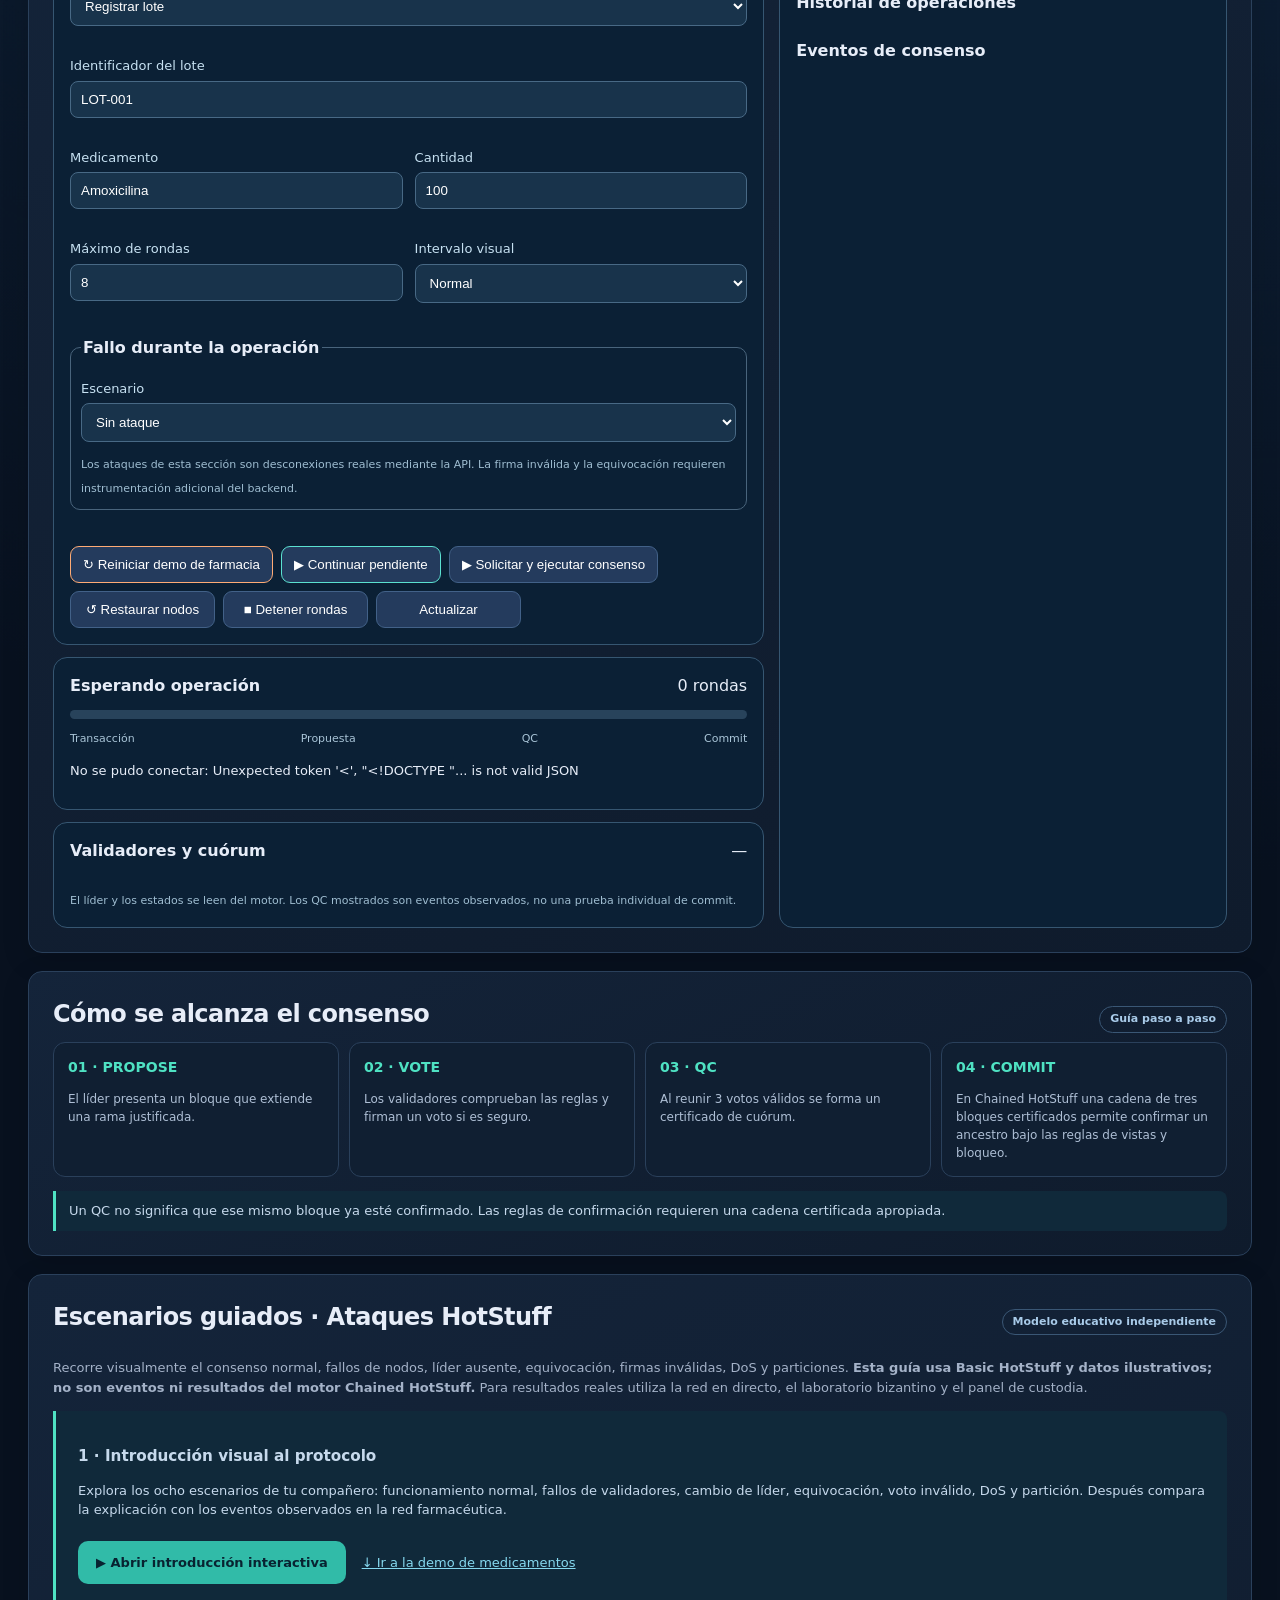
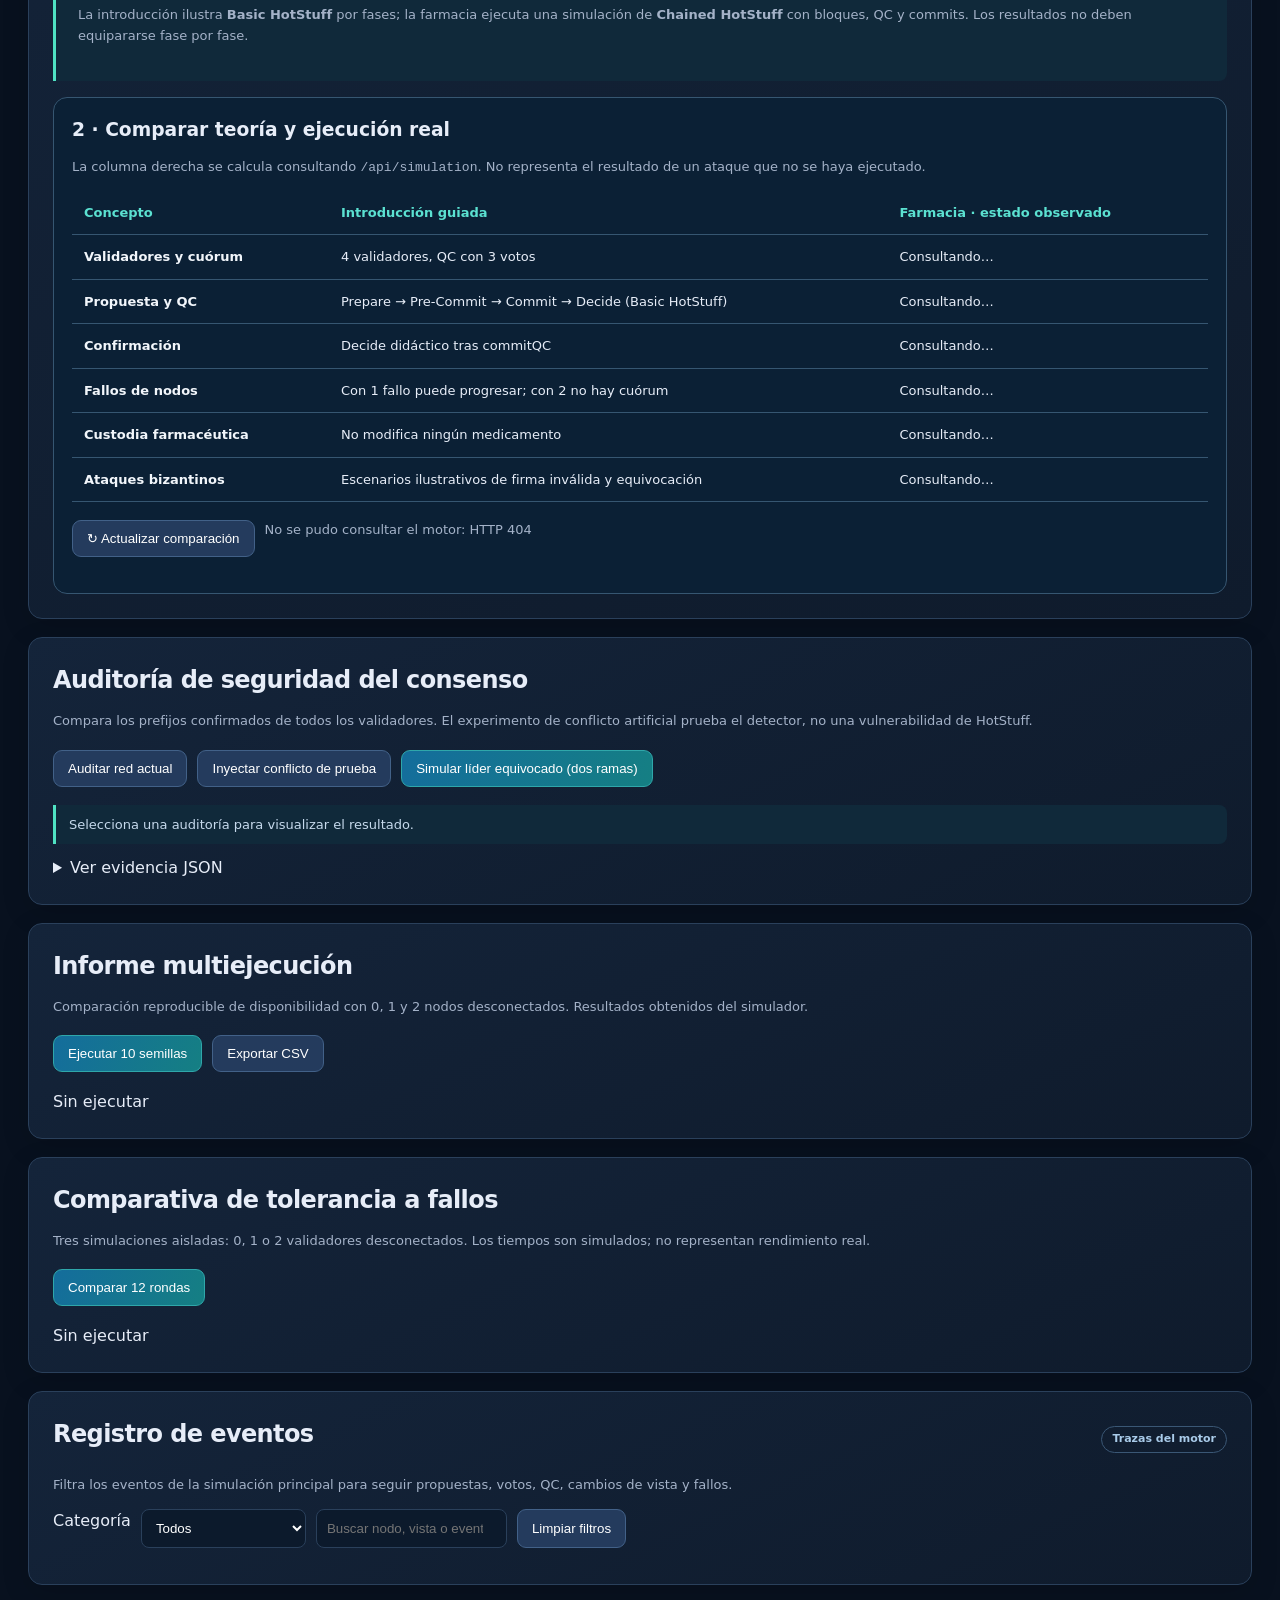
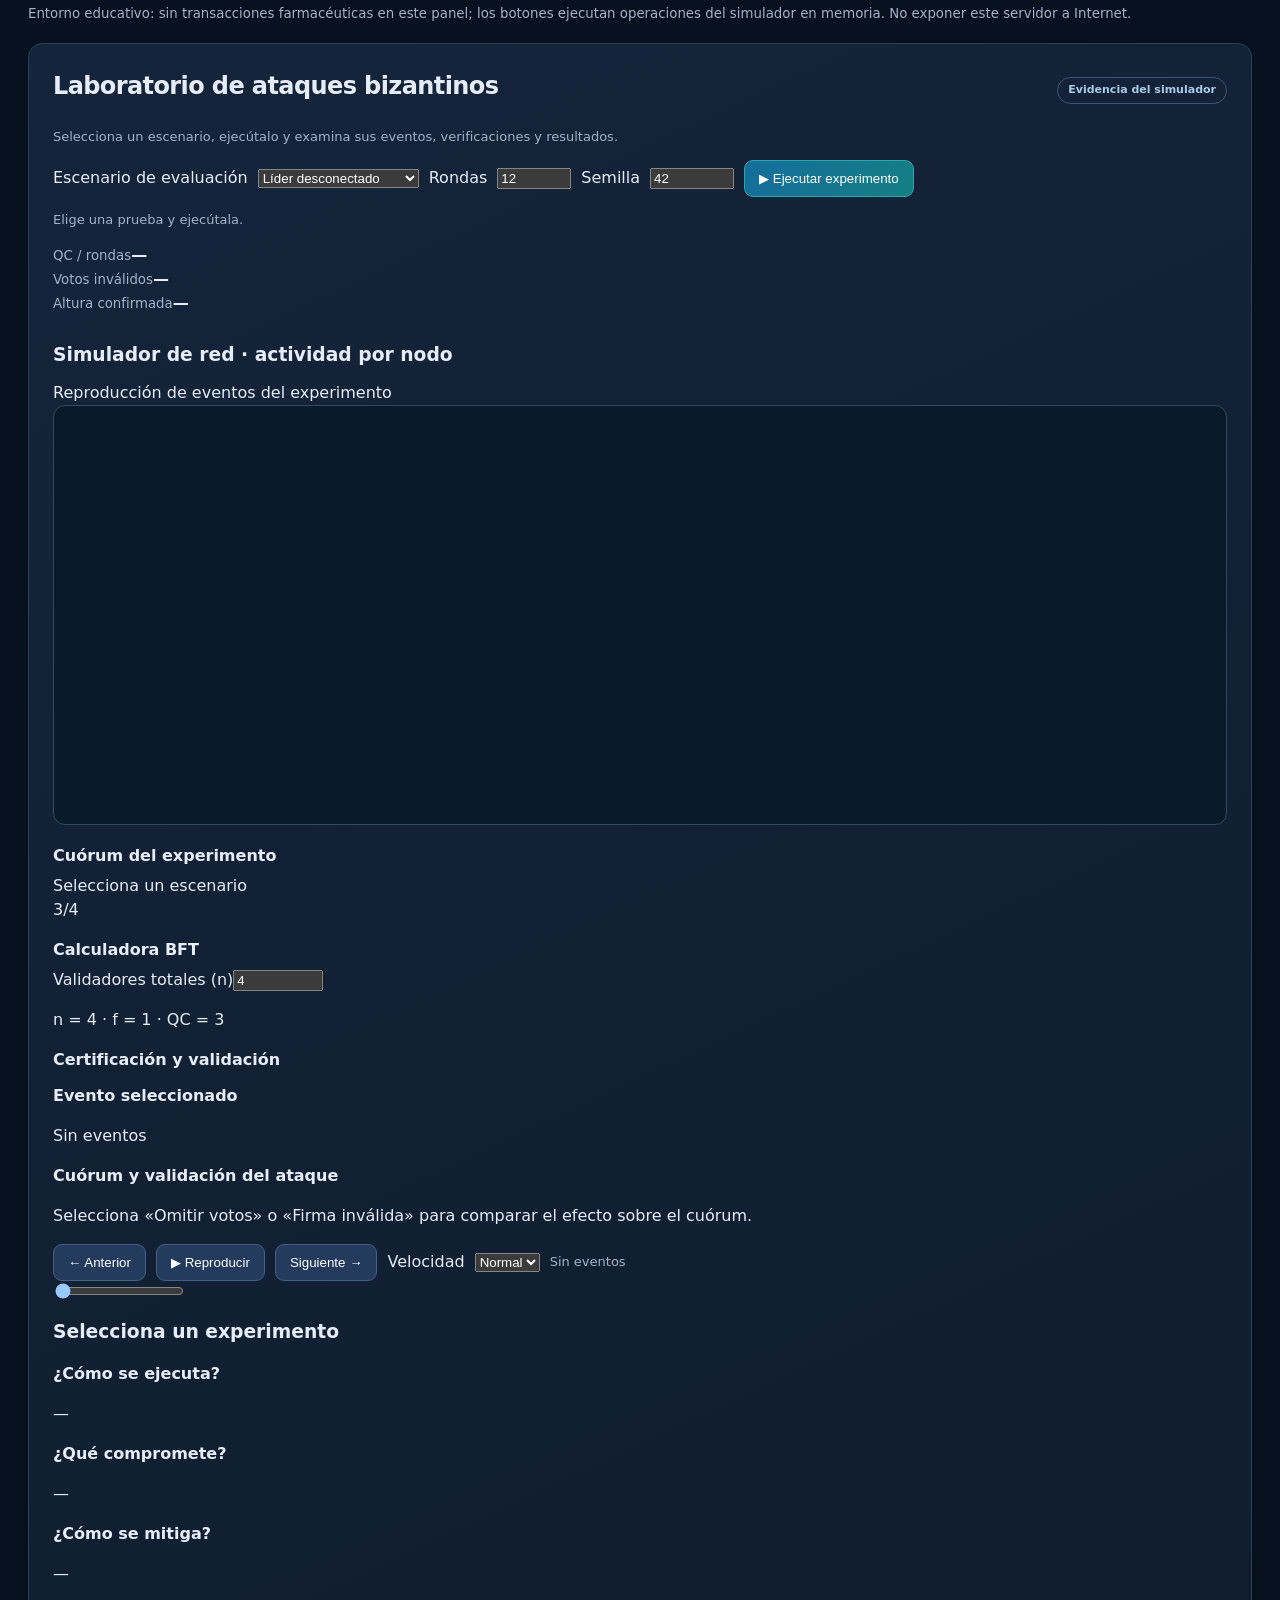
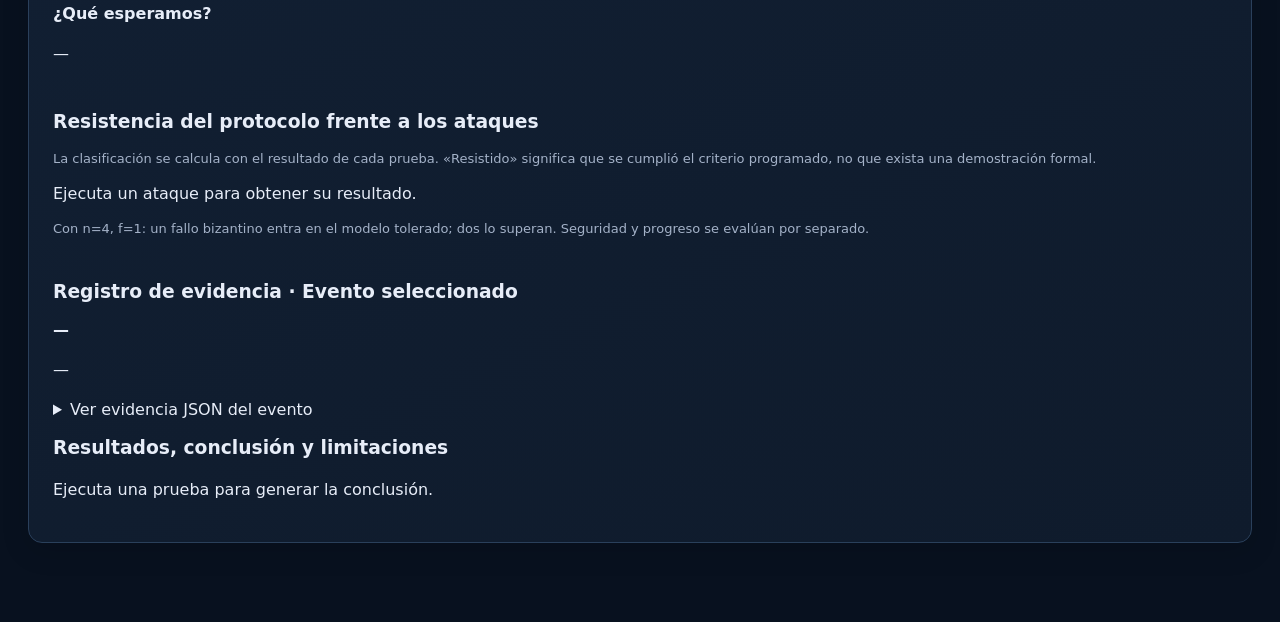
==== commit b75ad1d7: "feat: more demo pharmachain" ====
--- a/backend/pharmachain/api/static/index.html
+++ b/backend/pharmachain/api/static/index.html
@@ -64,16 +64,54 @@
 #forkGraph{display:block;overflow:hidden}#forkGraph[hidden]{display:none}
 #forkTree{max-height:450px;min-height:250px}
 @media(max-width:960px){#visualLab .vl-playback-layout{grid-template-columns:1fr!important}}
+.intro-link{display:inline-block;padding:12px 18px;background:#31bba8;color:#082331!important;border-radius:10px;font-weight:800;text-decoration:none;margin:8px 0}.cu-buttons button{min-width:145px}#cuResetAll{border:1px solid #ffab75!important}#cuContinue{border:1px solid #5be1d1!important}</style>
+<style>#custodyDemo .custody-forms{display:grid;grid-template-columns:repeat(2,minmax(0,1fr));gap:16px}#custodyDemo form{display:flex;flex-direction:column;gap:12px;padding:16px;background:#0d2134;border:1px solid #36536d;border-radius:12px}#custodyDemo form label{display:flex;flex-direction:column;gap:4px}#custodyDemo input,#custodyDemo select{min-width:0;padding:9px;border-radius:7px;border:1px solid #45617c;background:#152c41;color:#fff}#custodyDemo .custody-actions{display:flex;align-items:center;flex-wrap:wrap;gap:12px;margin:16px 0}#custodyDemo #custodyTable{overflow:auto}#custodyDemo table{width:100%;border-collapse:collapse}#custodyDemo th,#custodyDemo td{padding:12px;border-bottom:1px solid #3d5770;text-align:left}#custodyDemo .custody-events{max-height:250px;overflow:auto;font-size:13px;line-height:1.8}#custodyDemo .custody-events>div{border-bottom:1px solid #2f4a63}@media(max-width:750px){#custodyDemo .custody-forms{grid-template-columns:1fr}}</style><style>
+#custodyVisual{margin:18px 0 20px;border:1px solid #315a7b;border-radius:16px;padding:18px;background:linear-gradient(135deg,#0c2138,#102e43);color:#e9f4ff}#custodyVisual *{box-sizing:border-box}#custodyVisual .cv-heading,#custodyVisual .cv-item-head{display:flex;align-items:center;justify-content:space-between;gap:12px;flex-wrap:wrap}#custodyVisual h3{margin:0;font-size:20px}#custodyVisual p{margin:4px 0;color:#aac4d7;font-size:13px}#custodyVisual .cv-layout{display:grid;grid-template-columns:minmax(0,2fr) minmax(250px,1fr);gap:14px;margin-top:16px}#custodyVisual .cv-main{display:grid;gap:12px}#custodyVisual .cv-item,#custodyVisual .cv-side{background:#0b1b2d;border:1px solid #31506b;border-radius:13px;padding:15px}#custodyVisual .cv-steps{display:grid;grid-template-columns:repeat(4,minmax(0,1fr));gap:7px;margin:13px 0}#custodyVisual .cv-step{position:relative;min-height:96px;background:#142c45;border:1px solid #31506b;border-radius:10px;padding:10px 8px;opacity:.72}#custodyVisual .cv-step strong{display:block;font-size:13px;margin-bottom:7px}#custodyVisual .cv-step small{font-size:11px;line-height:1.35;color:#b3c9dd;display:block}#custodyVisual .cv-step.active{opacity:1;border-color:#efab56;background:#473324}#custodyVisual .cv-step.done{opacity:1;border-color:#3fc6a5;background:#103e3c}#custodyVisual .cv-step.warn{opacity:1;border-color:#ff7e91;background:#482637}#custodyVisual .cv-note{font-size:13px;color:#d6e5f4}#custodyVisual .cv-tag{padding:5px 9px;border-radius:20px;font-size:12px;background:#29445d;color:#e1efff}#custodyVisual .cv-tag.good{background:#105a48;color:#abffe3}#custodyVisual .cv-tag.wait{background:#674923;color:#ffe3a4}#custodyVisual .cv-chain{display:grid;gap:8px;margin:15px 0}#custodyVisual .cv-chain-row{padding:10px;border-radius:9px;background:#193550;border-left:4px solid #5ac3f2;font-size:13px}#custodyVisual .cv-chain-row.current{border-left-color:#39e2a5;background:#12473d}#custodyVisual .cv-nodes{display:grid;grid-template-columns:repeat(2,minmax(0,1fr));gap:7px;margin-top:10px}#custodyVisual .cv-node{padding:9px;background:#142e48;border-radius:9px;font-size:12px;overflow-wrap:anywhere}#custodyVisual .cv-node b{display:block;color:#c4e2f6}#custodyVisual .cv-quorum{font-size:13px;color:#f6d39a}#custodyVisual .cv-disclaimer{margin-top:12px!important;font-size:11px!important}#custodyVisual code{color:#c9e8f8} @media(max-width:850px){#custodyVisual .cv-layout{grid-template-columns:1fr}}@media(max-width:550px){#custodyVisual .cv-steps{grid-template-columns:repeat(2,minmax(0,1fr))}}
+</style><style>
+#custodyDemo .custody-unified{display:grid;grid-template-columns:minmax(0,1.35fr) minmax(290px,.85fr);gap:15px;margin-top:16px}#custodyDemo .cu-work{min-width:0;display:grid;gap:12px}#custodyDemo .cu-form,#custodyDemo .cu-progress,#custodyDemo .cu-consensus,#custodyDemo .cu-side{background:#0b2035;border:1px solid #365671;border-radius:14px;padding:16px}#custodyDemo .cu-form-title,#custodyDemo .cu-side-title,#custodyDemo .cu-progress-head,#custodyDemo .cu-consensus-title{display:flex;justify-content:space-between;align-items:center;gap:9px}#custodyDemo h3{margin:0 0 10px}#custodyDemo h4{margin:16px 0 8px}#custodyDemo .cu-form label{display:flex;flex-direction:column;gap:5px;font-size:13px;color:#c7e1f2;margin:9px 0}#custodyDemo input,#custodyDemo select{width:100%;background:#18334b;border:1px solid #486985;color:#fff;border-radius:8px;padding:10px}#custodyDemo .cu-fields,#custodyDemo .cu-controls{display:grid;grid-template-columns:repeat(2,minmax(0,1fr));gap:12px}#custodyDemo [hidden]{display:none!important}#custodyDemo .cu-attack{border:1px solid #49647c;border-radius:10px;margin:12px 0;padding:10px}#custodyDemo .cu-attack legend{font-weight:700}#custodyDemo .cu-attack small,#custodyDemo .cu-consensus small{font-size:11px;color:#9fbdd1}#custodyDemo .cu-targets{display:flex;flex-wrap:wrap;gap:10px}#custodyDemo .cu-targets label{display:flex;align-items:center;gap:4px;margin:0}#custodyDemo .cu-targets input{width:auto}#custodyDemo .cu-buttons{display:flex;flex-wrap:wrap;gap:8px;margin-top:12px}#custodyDemo button{border-radius:9px;padding:10px 12px}#custodyDemo .cu-badge{font-size:12px;border-radius:30px;background:#2b4760;padding:5px 10px;color:#d7ebfb}#custodyDemo .cu-bar{height:9px;background:#28435b;border-radius:20px;overflow:hidden;margin:12px 0}#custodyDemo #cuBarFill{height:100%;width:0%;background:#40c9ac;transition:width .3s}#custodyDemo .cu-phases{display:flex;justify-content:space-between;gap:5px;font-size:11px;color:#a9c4d7}#custodyDemo #cuMessage{font-size:13px;line-height:1.5}#custodyDemo .cu-mini-nodes{display:grid;grid-template-columns:repeat(4,minmax(0,1fr));gap:7px;margin:12px 0}#custodyDemo .cu-mini-node{background:#19354e;border:1px solid #45627a;border-radius:9px;padding:9px 5px;text-align:center;font-size:11px;min-width:0}#custodyDemo .cu-mini-node strong{display:block;font-size:12px;overflow-wrap:anywhere}#custodyDemo .cu-mini-node.off{border-color:#ff7180;background:#482a38}#custodyDemo .cu-mini-node.leader{border-color:#f3ac5b}#custodyDemo .cu-custody{padding:10px;background:#102d40;border-radius:9px;font-size:13px;line-height:1.8}#custodyDemo .cu-history,#custodyDemo .cu-events{max-height:235px;overflow:auto;font-size:12px;line-height:1.55}#custodyDemo .cu-line{border-bottom:1px solid #294860;padding:7px 3px}#custodyDemo .cu-line b{color:#a6e5dc}#custodyDemo .cu-side{min-width:0}#custodyDemo .cu-side-title h3{margin:0}@media(max-width:900px){#custodyDemo .custody-unified{grid-template-columns:1fr}}@media(max-width:500px){#custodyDemo .cu-mini-nodes{grid-template-columns:repeat(2,1fr)}#custodyDemo .cu-fields,#custodyDemo .cu-controls{grid-template-columns:1fr}}
 </style>
 </head>
 <body>
-<div class="hero"><div><div class="eyebrow">Blockchain · Laboratorio interactivo de consenso</div><h1>⛓ PharmaChain <span style="color:var(--teal)">HotStuff</span></h1><p class="sub">Entiende cómo se proponen, votan y confirman bloques, y qué sucede cuando un validador falla o actúa maliciosamente.</p></div><aside class="hero-aside"><div class="eyebrow">Modelo de seguridad</div><strong>n = 3f + 1</strong><div>4 validadores · f = 1 · cuórum = 3</div><p class="muted">Los experimentos ilustran el comportamiento de esta implementación, no constituyen una prueba formal.</p></aside></div><nav class="nav" aria-label="Secciones"><a href="#networkPanel">Red en directo</a><a href="#guidePanel">Cómo funciona</a><a href="#visualLab">Laboratorio bizantino</a><a href="#safetyPanel">Bifurcaciones</a><a href="#eventsPanel">Eventos</a></nav>
+<div class="hero"><div><div class="eyebrow">Blockchain · Laboratorio interactivo de consenso</div><h1>⛓ PharmaChain <span style="color:var(--teal)">HotStuff</span></h1><p class="sub">Entiende cómo se proponen, votan y confirman bloques, y qué sucede cuando un validador falla o actúa maliciosamente.</p></div><aside class="hero-aside"><div class="eyebrow">Modelo de seguridad</div><strong>n = 3f + 1</strong><div>4 validadores · f = 1 · cuórum = 3</div><p class="muted">Los experimentos ilustran el comportamiento de esta implementación, no constituyen una prueba formal.</p></aside></div><nav class="nav" aria-label="Secciones"><a href="/api/education/attack-walkthrough">📖 Introducción interactiva</a><a href="#custodyDemo">💊 Demo farmacéutica</a><a href="#networkPanel">Red en directo</a><a href="#guidePanel">Cómo funciona</a><a href="#visualLab">Laboratorio bizantino</a><a href="#safetyPanel">Bifurcaciones</a><a href="#eventsPanel">Eventos</a></nav>
 <p class="sub">Simulación distribuida · 4 validadores · consenso BFT · eventos reales del motor</p>
 <div class="toolbar"><button class="primary" id="step">▶ Ejecutar ronda</button><button id="reset">↻ Reiniciar</button><button id="refresh">Actualizar</button></div>
 <div id="error" role="alert"></div>
 <div class="stats"><div class="stat"><small>Vista global</small><strong id="view">—</strong></div><div class="stat"><small>Líder esperado</small><strong id="leader">—</strong></div><div class="stat"><small>Cuórum</small><strong id="quorum">—</strong></div><div class="stat"><small>Última ronda</small><strong id="last">—</strong></div></div>
-<section class="panel" id="networkPanel"><div class="section-heading"><h2>Red distribuida en directo</h2><span class="pill">Estado de los validadores</span></div><div class="topology-grid"><div class="topology-graphic"><svg id="liveGraphV2" viewBox="0 0 650 420" role="img" aria-label="Topología interactiva de cuatro validadores"></svg><div id="networkActivity" class="network-activity" role="status">Selecciona un nodo para ver su estado y sus acciones.</div></div><div class="topology-side"><div class="metric-pair"><span>Validadores conectados</span><strong id="onlineCount">—</strong></div><div class="progress-track"><div class="progress-fill" id="onlineBar" style="width:0%"></div></div><div class="metric-pair"><span>Votos potenciales / cuórum</span><strong id="votePotential">—</strong></div><div id="quorumExplanation" class="explain">Cargando estado…</div><div class="legend-row"><span class="dot" style="background:#4fe2c3"></span>Conectado</div><div class="legend-row"><span class="dot" style="background:#ff8195"></span>Desconectado</div><div class="legend-row"><span class="dot" style="background:#ffc978"></span>Líder de la vista</div><div class="node-inspector"><strong id="inspectorTitle">Validador V0</strong><p id="inspectorDetails" class="muted">Selecciona un nodo del grafo.</p><div id="inspectorKey" class="muted">Clave pública: no expuesta por la API</div><div class="toolbar"><button type="button" id="inspectorToggle">Desconectar</button><button type="button" id="inspectorSync">Sincronizar</button><button type="button" id="inspectorStep">Ejecutar ronda</button></div></div></div></div><div class="live-toolbar"><button id="liveNormal" type="button">▶ Ejecutar ronda normal</button><button id="liveReset" type="button">↻ Reiniciar red</button><button id="liveRefresh" type="button">Actualizar</button><button id="livePrev" type="button">←</button><button id="liveAuto" type="button">▶ Animar</button><button id="liveNext" type="button">→</button><input id="liveScrub" type="range" min="0" max="0" value="0" aria-label="Evento de la red"><span id="liveError" role="status"></span></div><h3>Estado individual de los validadores</h3><div id="nodes" class="layout"></div></section><section class="panel" id="guidePanel"><div class="section-heading"><h2>Cómo se alcanza el consenso</h2><span class="pill">Guía paso a paso</span></div><div class="guide-grid"><div class="guide-step"><b>01 · PROPOSE</b><p>El líder presenta un bloque que extiende una rama justificada.</p></div><div class="guide-step"><b>02 · VOTE</b><p>Los validadores comprueban las reglas y firman un voto si es seguro.</p></div><div class="guide-step"><b>03 · QC</b><p>Al reunir 3 votos válidos se forma un certificado de cuórum.</p></div><div class="guide-step"><b>04 · COMMIT</b><p>En Chained HotStuff una cadena de tres bloques certificados permite confirmar un ancestro bajo las reglas de vistas y bloqueo.</p></div></div><div class="explain" style="margin-top:14px">Un QC no significa que ese mismo bloque ya esté confirmado. Las reglas de confirmación requieren una cadena certificada apropiada.</div></section>
-<section class="panel" id="attackPanel" hidden><h2>Laboratorio de ataques bizantinos</h2><p class="muted">Cada escenario se ejecuta en una red aislada. El resultado es una comprobación automática, no una garantía formal de seguridad.</p><div class="toolbar"><select id="scenario" aria-label="Escenario de ataque" style="background:#243b5d;color:#fff;border:1px solid #426188;border-radius:9px;padding:10px"></select><button class="primary" id="attack">Ejecutar escenario</button></div><div id="attackResult" role="status" class="muted">Selecciona un escenario para ver la evidencia.</div><div id="attackEvents" style="max-height:260px;overflow:auto;font-family:monospace;font-size:12px"></div></section>
+<section class="panel" id="networkPanel"><div class="section-heading"><h2>Red distribuida en directo</h2><span class="pill">Estado de los validadores</span></div><div class="topology-grid"><div class="topology-graphic"><svg id="liveGraphV2" viewBox="0 0 650 420" role="img" aria-label="Topología interactiva de cuatro validadores"></svg><div id="networkActivity" class="network-activity" role="status">Selecciona un nodo para ver su estado y sus acciones.</div></div><div class="topology-side"><div class="metric-pair"><span>Validadores conectados</span><strong id="onlineCount">—</strong></div><div class="progress-track"><div class="progress-fill" id="onlineBar" style="width:0%"></div></div><div class="metric-pair"><span>Votos potenciales / cuórum</span><strong id="votePotential">—</strong></div><div id="quorumExplanation" class="explain">Cargando estado…</div><div class="legend-row"><span class="dot" style="background:#4fe2c3"></span>Conectado</div><div class="legend-row"><span class="dot" style="background:#ff8195"></span>Desconectado</div><div class="legend-row"><span class="dot" style="background:#ffc978"></span>Líder de la vista</div><div class="node-inspector"><strong id="inspectorTitle">Validador V0</strong><p id="inspectorDetails" class="muted">Selecciona un nodo del grafo.</p><div id="inspectorKey" class="muted">Clave pública: no expuesta por la API</div><div class="toolbar"><button type="button" id="inspectorToggle">Desconectar</button><button type="button" id="inspectorSync">Sincronizar</button><button type="button" id="inspectorStep">Ejecutar ronda</button></div></div></div></div><div class="live-toolbar"><button id="liveNormal" type="button">▶ Ejecutar ronda normal</button><button id="liveReset" type="button">↻ Reiniciar red</button><button id="liveRefresh" type="button">Actualizar</button><button id="livePrev" type="button">←</button><button id="liveAuto" type="button">▶ Animar</button><button id="liveNext" type="button">→</button><input id="liveScrub" type="range" min="0" max="0" value="0" aria-label="Evento de la red"><span id="liveError" role="status"></span></div><h3>Estado individual de los validadores</h3><div id="nodes" class="layout"></div></section><section class="panel" id="custodyDemo">
+ <div class="section-heading"><h2>Medicamentos · consenso y custodia confirmada</h2><span class="pill" id="custodyMode">Conectando…</span></div>
+ <p class="muted">Operación única · consenso automático · custodia real por validador. La custodia no cambia hasta el commit.</p>
+ <div class="custody-unified">
+  <div class="cu-work">
+   <form id="cuForm" class="cu-form">
+    <div class="cu-form-title"><h3>Operación farmacéutica</h3><span id="cuResult" class="cu-badge">Preparado</span></div>
+    <label>Tipo de operación <select id="cuType"><option value="register">Registrar lote</option><option value="transfer">Transferir custodia</option></select></label>
+    <label>Identificador del lote <input id="cuBatch" value="LOT-001" required></label>
+    <div id="cuRegisterFields" class="cu-fields"><label>Medicamento <input id="cuMedicine" value="Amoxicilina"></label><label>Cantidad <input id="cuQuantity" type="number" min="1" value="100"></label></div>
+    <div id="cuTransferFields" class="cu-fields" hidden><label>Emisor <select id="cuSender"><option value="laboratory">Laboratorio</option><option value="distributor">Distribuidor</option><option value="hospital">Hospital</option></select></label><label>Receptor <select id="cuReceiver"><option value="distributor">Distribuidor</option><option value="hospital">Hospital</option><option value="laboratory">Laboratorio</option></select></label></div>
+    <div class="cu-controls"><label>Máximo de rondas <input id="cuMax" type="number" min="1" max="30" value="8"></label><label>Intervalo visual <select id="cuSpeed"><option value="350">Rápido</option><option value="900" selected>Normal</option><option value="1700">Lento</option></select></label></div>
+    <fieldset class="cu-attack"><legend>Fallo durante la operación</legend><label>Escenario <select id="cuAttack"><option value="none">Sin ataque</option><option value="one">Un validador desconectado</option><option value="two">Dos validadores desconectados (sin cuórum)</option><option value="leader">Desconectar líder actual</option></select></label><div id="cuTargets" class="cu-targets"></div><small>Los ataques de esta sección son desconexiones reales mediante la API. La firma inválida y la equivocación requieren instrumentación adicional del backend.</small></fieldset>
+    <div class="cu-buttons"><button type="button" id="cuResetAll" class="secondary">↻ Reiniciar demo de farmacia</button><button type="button" id="cuContinue" class="secondary">▶ Continuar pendiente</button><button type="submit" id="cuStart">▶ Solicitar y ejecutar consenso</button><button type="button" id="cuRestore" class="secondary">↺ Restaurar nodos</button><button type="button" id="cuStop" class="secondary" disabled>■ Detener rondas</button><button type="button" id="cuRefresh" class="secondary">Actualizar</button></div>
+   </form>
+   <div class="cu-progress"><div class="cu-progress-head"><strong id="cuPhase">Esperando operación</strong><span id="cuRound">0 rondas</span></div><div class="cu-bar"><div id="cuBarFill"></div></div><div class="cu-phases"><span>Transacción</span><span>Propuesta</span><span>QC</span><span>Commit</span></div><p id="cuMessage" role="status">Elige una operación y pulsa ejecutar.</p></div>
+   <div class="cu-consensus"><div class="cu-consensus-title"><strong>Validadores y cuórum</strong><span id="cuQuorum">—</span></div><div id="cuNodes" class="cu-mini-nodes"></div><small>El líder y los estados se leen del motor. Los QC mostrados son eventos observados, no una prueba individual de commit.</small></div>
+  </div>
+  <aside class="cu-side"><div class="cu-side-title"><h3>Registro en directo</h3><span id="cuPending" class="cu-badge">0 pendientes</span></div><div id="cuCustody" class="cu-custody">Sin datos</div><h4>Historial de operaciones</h4><div id="cuHistory" class="cu-history"></div><h4>Eventos de consenso</h4><div id="cuEvents" class="cu-events"></div></aside>
+ </div>
+</section><section class="panel" id="guidePanel"><div class="section-heading"><h2>Cómo se alcanza el consenso</h2><span class="pill">Guía paso a paso</span></div><div class="guide-grid"><div class="guide-step"><b>01 · PROPOSE</b><p>El líder presenta un bloque que extiende una rama justificada.</p></div><div class="guide-step"><b>02 · VOTE</b><p>Los validadores comprueban las reglas y firman un voto si es seguro.</p></div><div class="guide-step"><b>03 · QC</b><p>Al reunir 3 votos válidos se forma un certificado de cuórum.</p></div><div class="guide-step"><b>04 · COMMIT</b><p>En Chained HotStuff una cadena de tres bloques certificados permite confirmar un ancestro bajo las reglas de vistas y bloqueo.</p></div></div><div class="explain" style="margin-top:14px">Un QC no significa que ese mismo bloque ya esté confirmado. Las reglas de confirmación requieren una cadena certificada apropiada.</div></section>
+<section class="panel" id="guidedAttackLab" aria-labelledby="guidedAttackTitle">
+<div class="section-heading"><h2 id="guidedAttackTitle">Escenarios guiados · Ataques HotStuff</h2><span class="pill">Modelo educativo independiente</span></div>
+<p class="muted">Recorre visualmente el consenso normal, fallos de nodos, líder ausente, equivocación, firmas inválidas, DoS y particiones. <strong>Esta guía usa Basic HotStuff y datos ilustrativos; no son eventos ni resultados del motor Chained HotStuff.</strong> Para resultados reales utiliza la red en directo, el laboratorio bizantino y el panel de custodia.</p>
+<div class="explain" style="padding:22px"><h3>1 · Introducción visual al protocolo</h3><p>Explora los ocho escenarios de tu compañero: funcionamiento normal, fallos de validadores, cambio de líder, equivocación, voto inválido, DoS y partición. Después compara la explicación con los eventos observados en la red farmacéutica.</p><a href="/api/education/attack-walkthrough" class="intro-link">▶ Abrir introducción interactiva</a><a href="#custodyDemo" style="margin-left:16px">↓ Ir a la demo de medicamentos</a><p class="muted">La introducción ilustra <strong>Basic HotStuff</strong> por fases; la farmacia ejecuta una simulación de <strong>Chained HotStuff</strong> con bloques, QC y commits. Los resultados no deben equipararse fase por fase.</p></div>
+<div class="intro-compare" aria-labelledby="compareTitle"><h3 id="compareTitle">2 · Comparar teoría y ejecución real</h3><p class="muted">La columna derecha se calcula consultando <code>/api/simulation</code>. No representa el resultado de un ataque que no se haya ejecutado.</p>
+<div class="intro-compare-table"><table><thead><tr><th>Concepto</th><th>Introducción guiada</th><th>Farmacia · estado observado</th></tr></thead><tbody>
+<tr><td>Validadores y cuórum</td><td>4 validadores, QC con 3 votos</td><td id="cmpQuorum">Consultando…</td></tr>
+<tr><td>Propuesta y QC</td><td>Prepare → Pre-Commit → Commit → Decide (Basic HotStuff)</td><td id="cmpQC">Consultando…</td></tr>
+<tr><td>Confirmación</td><td>Decide didáctico tras commitQC</td><td id="cmpCommit">Consultando…</td></tr>
+<tr><td>Fallos de nodos</td><td>Con 1 fallo puede progresar; con 2 no hay cuórum</td><td id="cmpNodes">Consultando…</td></tr>
+<tr><td>Custodia farmacéutica</td><td>No modifica ningún medicamento</td><td id="cmpCustody">Consultando…</td></tr>
+<tr><td>Ataques bizantinos</td><td>Escenarios ilustrativos de firma inválida y equivocación</td><td id="cmpAttacks">Consultando…</td></tr>
+</tbody></table></div><div class="toolbar"><button type="button" id="cmpRefresh">↻ Actualizar comparación</button><span id="cmpStatus" role="status" class="muted"></span></div></div>
+</section><section class="panel" id="attackPanel" hidden><h2>Laboratorio de ataques bizantinos</h2><p class="muted">Cada escenario se ejecuta en una red aislada. El resultado es una comprobación automática, no una garantía formal de seguridad.</p><div class="toolbar"><select id="scenario" aria-label="Escenario de ataque" style="background:#243b5d;color:#fff;border:1px solid #426188;border-radius:9px;padding:10px"></select><button class="primary" id="attack">Ejecutar escenario</button></div><div id="attackResult" role="status" class="muted">Selecciona un escenario para ver la evidencia.</div><div id="attackEvents" style="max-height:260px;overflow:auto;font-family:monospace;font-size:12px"></div></section>
 <section class="panel" id="safetyPanel"><h2>Auditoría de seguridad del consenso</h2><p class="muted">Compara los prefijos confirmados de todos los validadores. El experimento de conflicto artificial prueba el detector, no una vulnerabilidad de HotStuff.</p><div class="toolbar"><button id="safetyCheck">Auditar red actual</button><button id="safetyConflict">Inyectar conflicto de prueba</button><button class="primary" id="safetyFork">Simular líder equivocado (dos ramas)</button></div><div id="safetySummary" class="explain" role="status">Selecciona una auditoría para visualizar el resultado.</div><details id="safetyJsonDetails"><summary>Ver evidencia JSON</summary><pre id="safetyResult" style="white-space:pre-wrap;overflow-wrap:anywhere">Sin ejecutar</pre></details><div id="forkGraph" hidden><h3>Árbol de bloques del experimento</h3><svg id="forkTree" viewBox="0 0 720 330" role="img" aria-label="Árbol de bloques y bifurcaciones"></svg><div id="forkVotes"></div><div id="forkSummary" role="status"></div></div></section>
 <section class="panel"><h2>Informe multiejecución</h2>
 <p class="muted">Comparación reproducible de disponibilidad con 0, 1 y 2 nodos desconectados. Resultados obtenidos del simulador.</p>
@@ -488,5 +526,83 @@
 })();
 
 </script>
+<script>
+(()=>{'use strict';
+const $=id=>document.getElementById(id);
+const esc=x=>String(x??'').replace(/[&<>"']/g,c=>({'&':'&amp;','<':'&lt;','>':'&gt;','"':'&quot;',"'":'&#39;'}[c]));
+let state=null,running=false,cancel=false,history=[];
+async function api(path,body){const r=await fetch('/api/simulation'+path,{method:body===undefined?'GET':'POST',headers:{'Content-Type':'application/json'},body:body===undefined?undefined:JSON.stringify(body),cache:'no-store'});let d=await r.json();if(!r.ok)throw Error(typeof d.detail==='string'?d.detail:JSON.stringify(d.detail||d));return d.state||d;}
+function delay(ms){return new Promise(resolve=>setTimeout(resolve,ms));}
+function online(){return (state?.nodes||[]).filter(n=>n.online).length;}
+function owner(batch){const counts={};for(const n of state?.nodes||[]){if(!n.online)continue;const v=state?.custody_by_node?.[n.id]?.[batch];if(v)counts[v]=(counts[v]||0)+1;}return Object.entries(counts).find(([,c])=>c>=state.quorum)?.[0]??null;}
+function owners(batch){return (state?.nodes||[]).map(n=>(state?.custody_by_node||{})[n.id]?.[batch]??null);}
+function eventCount(type){return (state?.events||[]).filter(e=>e.event===type).length;}
+function setMessage(msg){$('cuMessage').textContent=msg;}
+function phase(text,n,max){$('cuPhase').textContent=text;$('cuRound').textContent=`${n} / ${max} rondas`;$('cuBarFill').style.width=(100*Math.min(n,max)/max)+'%';}
+function draw(s){state=s;const nodes=s.nodes||[],batch=$('cuBatch').value.trim();$('custodyMode').textContent=s.pharmaceutical_transactions_enabled?'● Motor conectado':'API farmacéutica no habilitada';$('cuQuorum').textContent=`${online()}/${nodes.length} conectados · cuórum ${s.quorum}/${nodes.length} · QC ${eventCount('QC_FORMED')}`;
+ $('cuNodes').innerHTML=nodes.map(n=>`<div class="cu-mini-node ${n.online?'':'off'} ${s.leader===n.id?'leader':''}"><strong>${esc(n.id.replace('validator-','V'))}</strong><span>${esc(['Laboratorio','Distribuidor','Hospital','Regulador'][Number(n.id.split('-').pop())]||n.id)}</span><br>${n.online?'● Activo':'● Caído'}${s.leader===n.id?' · Líder':''}<br>Altura ${esc(n.height)} · QC ${esc(n.certificates)}</div>`).join('');
+ const map=s.custody_by_node||{},ids=Object.keys(map).sort(),batches=[...new Set(ids.flatMap(id=>Object.keys(map[id]||{})))].sort(),pending=s.pending_transactions||[];
+ $('cuPending').textContent=`${pending.length} pendientes`;
+ $('cuCustody').innerHTML=batches.length?batches.map(b=>{const values=ids.map(id=>map[id]?.[b]??null),same=new Set(values).size===1,majority=owner(b);return `<div class="cu-line"><b>${esc(b)}</b> · ${same?esc(values[0]||'Sin custodio'):majority?'✓ Custodia confirmada por cuórum: '+esc(majority)+' · réplica(s) atrasada(s)':'⚠ Sin estado confirmado por cuórum'}<div style="font-size:11px;color:#b1c9d8">${ids.map(id=>esc(id.replace('validator-','V'))+': '+esc(map[id]?.[b]||'—')).join(' · ')}</div></div>`;}).join(''):'Todavía no hay lotes confirmados.';
+ $('cuHistory').innerHTML=history.length?history.slice(0,18).map(h=>`<div class="cu-line">${esc(h)}</div>`).join(''):'Las operaciones aparecerán aquí.';
+ const events=(s.events||[]).filter(e=>['TX_PENDING','TX_COMMITTED','QC_FORMED','COMMITTED','VOTE_REJECTED','NODE_DISCONNECTED','NODE_RECONNECTED','PROPOSED'].includes(e.event)).slice(-28).reverse();
+ $('cuEvents').innerHTML=events.map(e=>`<div class="cu-line"><b>${esc(e.event)}</b> · ${esc(e.node||e.sender||'red')} · ${esc(e.batch_id||e.block||'')} ${e.event==='TX_COMMITTED'?esc((e.previous_custodian||'—')+' → '+(e.new_custodian||'—')):''}</div>`).join('')||'Sin eventos recientes.';
+}
+function targets(){const nodes=state?.nodes||[];$('cuTargets').innerHTML=nodes.map((n,i)=>`<label><input type="checkbox" class="cu-target" value="${esc(n.id)}" ${i===3?'checked':''}> ${esc(n.id.replace('validator-','V'))}</label>`).join('');}
+function typeChange(){const transfer=$('cuType').value==='transfer';$('cuRegisterFields').hidden=transfer;$('cuTransferFields').hidden=!transfer;}
+async function refresh(){draw(await api(''));}
+function chosenNodes(){const n=(state?.nodes||[]).map(x=>x.id);const marked=[...document.querySelectorAll('.cu-target:checked')].map(x=>x.value);const attack=$('cuAttack').value;if(attack==='none')return [];if(attack==='leader')return [state.leader];return (marked.length?marked:n.slice(-2)).slice(0,attack==='one'?1:2);}
+async function restore(){if(running)return;try{await refresh();for(const n of state.nodes.filter(n=>!n.online)){await api('/reconnect',{node_id:n.id});}await refresh();history.unshift('Red restaurada: validadores reconectados.');draw(state);setMessage('Conectividad restaurada; sincronización solicitada. La custodia confirmada por cuórum no depende de que todos los nodos estén al día.');}catch(e){setMessage('Error: '+e.message);}}
+async function resetPharmacy(){
+ if(running){setMessage('Detén las rondas antes de reiniciar.');return;}
+ if(!window.confirm('¿Reiniciar toda la simulación farmacéutica? Se borrarán lotes, transferencias pendientes, bloques simulados y eventos. No afecta a la introducción independiente.'))return;
+ try{const s=await api('/reset',{});history=[];draw(s);targets();$('cuResult').textContent='Reiniciado';phase('Nueva simulación',0,1);setMessage('Demo reiniciada: todos los validadores vuelven al estado inicial y no quedan operaciones pendientes.');}
+ catch(e){setMessage('No se pudo reiniciar: '+e.message);}
+}
+async function continuePending(){
+ if(running)return;
+ running=true;cancel=false;$('cuStart').disabled=true;$('cuContinue').disabled=true;$('cuStop').disabled=false;
+ try{
+  await refresh();const pending=state.pending_transactions||[];
+  if(!pending.length){setMessage('No hay transacciones pendientes; puedes solicitar una operación nueva.');return;}
+  const max=Number($('cuMax').value),speed=Number($('cuSpeed').value);
+  if(!Number.isInteger(max)||max<1||max>30)throw Error('Elige entre 1 y 30 rondas');
+  const tx=pending[0];history.unshift('Reanudando transacción pendiente: '+tx.batch_id+' ('+tx.type+')');
+  for(let i=1;i<=max&&!cancel;i++){
+   const s=await api('/round',{});draw(s);phase('Continuando vista '+s.view,i,max);
+   const left=(s.pending_transactions||[]).some(t=>t.tx_id===tx.tx_id);
+   history.unshift('Reanudación ronda '+i+' · vista '+s.view+(left?' · pendiente':' · transacción retirada de mempool'));
+   draw(s);
+   if(!left){$('cuResult').textContent='✓ Finalizada';setMessage('Transacción retirada de mempool; comprueba custodia por cuórum y TX_COMMITTED antes de considerarla confirmada.');break;}
+   if(online()<s.quorum){$('cuResult').textContent='Sin cuórum';setMessage('No hay cuórum. Restaura los validadores y vuelve a pulsar Continuar pendiente.');break;}
+   if(i===max)setMessage('Sigue pendiente. Puedes continuar con más rondas sin reenviar la solicitud.');
+   await delay(speed);
+  }
+ }catch(e){setMessage('Error al continuar: '+e.message);}finally{running=false;$('cuStart').disabled=false;$('cuContinue').disabled=false;$('cuStop').disabled=true;try{await refresh();}catch(e){setMessage(e.message);}}
+}
+async function submit(ev){ev.preventDefault();if(running)return;running=true;cancel=false;$('cuStart').disabled=true;$('cuStop').disabled=false;const batch=$('cuBatch').value.trim(),transfer=$('cuType').value==='transfer',max=Number($('cuMax').value),speed=Number($('cuSpeed').value);try{
+ if(!batch)throw Error('Indica el lote');if(!Number.isInteger(max)||max<1||max>30)throw Error('Elige de 1 a 30 rondas');
+ await refresh();if((state.pending_transactions||[]).length)throw Error('Hay una transacción pendiente. Pulsa «Continuar pendiente» o «Reiniciar demo de farmacia»; no vuelvas a enviarla.');const prior=owners(batch);if(transfer&&!prior.some(Boolean))throw Error('Registra y confirma primero este lote.');
+ if(transfer){const confirmed=owner(batch);if(confirmed&&$('cuSender').value!==confirmed){$('cuSender').value=confirmed;setMessage('Emisor ajustado al custodio confirmado por cuórum: '+confirmed);}}const path=transfer?'/batches/transfer':'/batches/register';const payload=transfer?{batch_id:batch,sender_id:$('cuSender').value,receiver_id:$('cuReceiver').value}:{batch_id:batch,medicine_name:$('cuMedicine').value.trim(),quantity:Number($('cuQuantity').value)};
+ await api(path,payload);history.unshift(`${transfer?'TRANSFERENCIA':'REGISTRO'} solicitado: ${batch} · pendiente`);await refresh();$('cuResult').textContent='Pendiente';phase('Transacción en mempool',0,max);setMessage('Solicitud firmada y pendiente. Iniciando rondas reales de HotStuff…');
+ for(const id of chosenNodes()){await api('/disconnect',{node_id:id});history.unshift(`Ataque: desconectado ${id}`);}await refresh();
+ for(let i=1;i<=max&&!cancel;i++){
+  const result=await api('/round',{});draw(result);phase(`Vista ${result.view} · ${result.leader}`,i,max);
+  const now=owners(batch),expected=transfer?payload.receiver_id:'laboratory';const committed=owner(batch)===expected;
+  const stillPending=(result.pending_transactions||[]).some(t=>String(t.batch_id)===batch);
+  history.unshift(`Ronda ${i} · vista ${result.view} · QC observados ${eventCount('QC_FORMED')} · ${committed?'custodia confirmada':stillPending?'pendiente':'sin confirmación de la operación'}`);draw(result);
+  if(committed&&!stillPending){$('cuResult').textContent='✓ Confirmado';phase('Commit confirmado en los validadores',i,max);setMessage(`${batch}: custodia confirmada = ${expected} por cuórum (${now.filter(v=>v===expected).length}/${now.length}). Los nodos atrasados pueden sincronizarse sin bloquear el consenso.`);break;}
+  if(online()<result.quorum){$('cuResult').textContent='Sin cuórum';setMessage(`Solo ${online()}/${result.nodes.length} nodos activos. No se puede confirmar la operación; restaura los nodos para reanudar.`);break;}
+  if(i===max){$('cuResult').textContent='Pendiente';setMessage(`No hay confirmación tras ${max} rondas. Puedes aumentar el límite y continuar la simulación.`);}
+  await delay(speed);
+ }
+ if(cancel)setMessage('Ejecución detenida; la transacción puede seguir pendiente.');
+ }catch(e){$('cuResult').textContent='Error';setMessage('Error: '+e.message);}finally{running=false;$('cuStart').disabled=false;$('cuStop').disabled=true;try{await refresh();}catch(e){setMessage('No se pudo actualizar: '+e.message);}}}
+function init(){if(!$('cuForm'))return;$('cuType').addEventListener('change',typeChange);$('cuForm').addEventListener('submit',submit);$('cuStop').addEventListener('click',()=>{cancel=true;});$('cuRefresh').addEventListener('click',async()=>{try{await refresh();targets();}catch(e){setMessage(e.message);}});$('cuRestore').addEventListener('click',restore);$('cuResetAll').addEventListener('click',resetPharmacy);$('cuContinue').addEventListener('click',continuePending);$('liveNormal')?.addEventListener('click',()=>setTimeout(()=>refresh().catch(()=>{}),700));$('liveReset')?.addEventListener('click',()=>setTimeout(()=>refresh().then(targets).catch(()=>{}),700));typeChange();refresh().then(targets).catch(e=>setMessage('No se pudo conectar: '+e.message));}
+if(document.readyState==='loading')document.addEventListener('DOMContentLoaded',init);else init();
+})();
+</script>
+<style>.intro-compare{margin-top:16px;padding:18px;border:1px solid #365671;border-radius:14px;background:#0b2035}.intro-compare h3{margin-top:0}.intro-compare-table{overflow-x:auto}.intro-compare table{width:100%;border-collapse:collapse;min-width:650px}.intro-compare th,.intro-compare td{text-align:left;vertical-align:top;padding:12px;border-bottom:1px solid #365671;font-size:13px}.intro-compare th{color:#5be1d1}.intro-compare td:first-child{font-weight:700;color:#f2f6fb}</style>
+<script>(function(){'use strict';const $=id=>document.getElementById(id);const safe=t=>String(t??'—');async function compare(){try{const r=await fetch('/api/simulation',{cache:'no-store'});if(!r.ok)throw Error('HTTP '+r.status);const payload=await r.json();const s=payload.state||payload;const ns=s.nodes||[],es=s.events||[],quorum=s.quorum||3;const nOnline=ns.filter(n=>n.online).length;const count=type=>es.filter(e=>e.event===type).length;$('cmpQuorum').textContent=ns.length+' validadores · cuórum '+quorum+' · conectados '+nOnline;$('cmpQC').textContent=count('PROPOSED')+' propuestas y '+count('QC_FORMED')+' QC observados (historial disponible)';$('cmpCommit').textContent=count('COMMITTED')+' eventos COMMITTED; '+count('TX_COMMITTED')+' eventos TX_COMMITTED (pueden repetirse por validador)';$('cmpNodes').textContent=nOnline+'/'+ns.length+' conectados; '+(nOnline>=quorum?'cuórum de nodos disponibles':'sin cuórum de nodos disponibles')+'; disponibilidad no garantiza progreso';const maps=s.custody_by_node||{};const batches=[...new Set(Object.values(maps).flatMap(m=>Object.keys(m||{})))];$('cmpCustody').textContent=batches.length?batches.map(batch=>{const votes={};for(const n of ns){const owner=maps[n.id]?.[batch];if(owner)votes[owner]=(votes[owner]||0)+1;}const entry=Object.entries(votes).find(([,v])=>v>=quorum);return batch+': '+(entry?entry[0]+' ('+entry[1]+'/'+ns.length+' réplicas)':'sin acuerdo de '+quorum+' réplicas');}).join(' · '):'Sin lotes confirmados en las réplicas';$('cmpAttacks').textContent=count('VOTE_REJECTED')+' votos rechazados observados; '+count('NODE_DISCONNECTED')+' desconexiones registradas. Sin prueba de equivocación salvo ejecución explícita.';$('cmpStatus').textContent='Actualizado · vista '+safe(s.view);}catch(e){$('cmpStatus').textContent='No se pudo consultar el motor: '+e.message;}}$('cmpRefresh')?.addEventListener('click',compare);compare();})();</script>
 </body>
 </html>
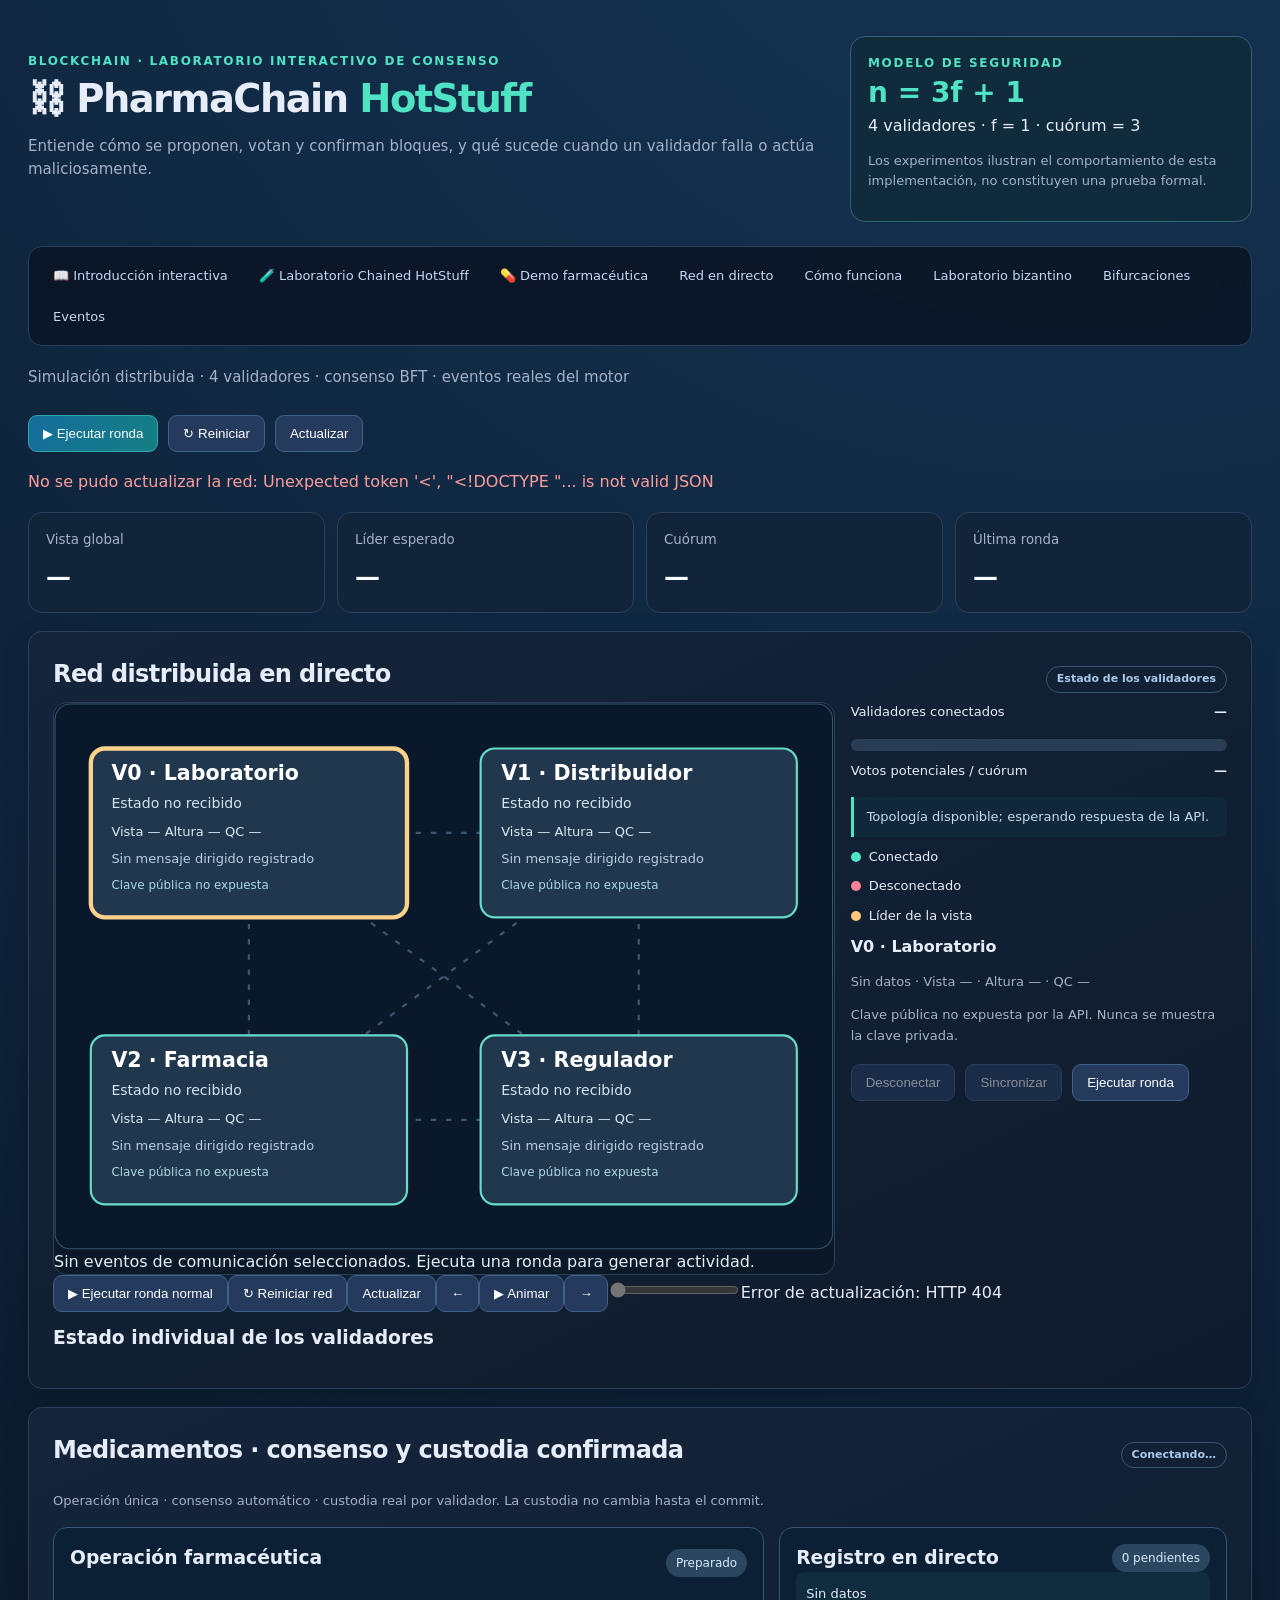
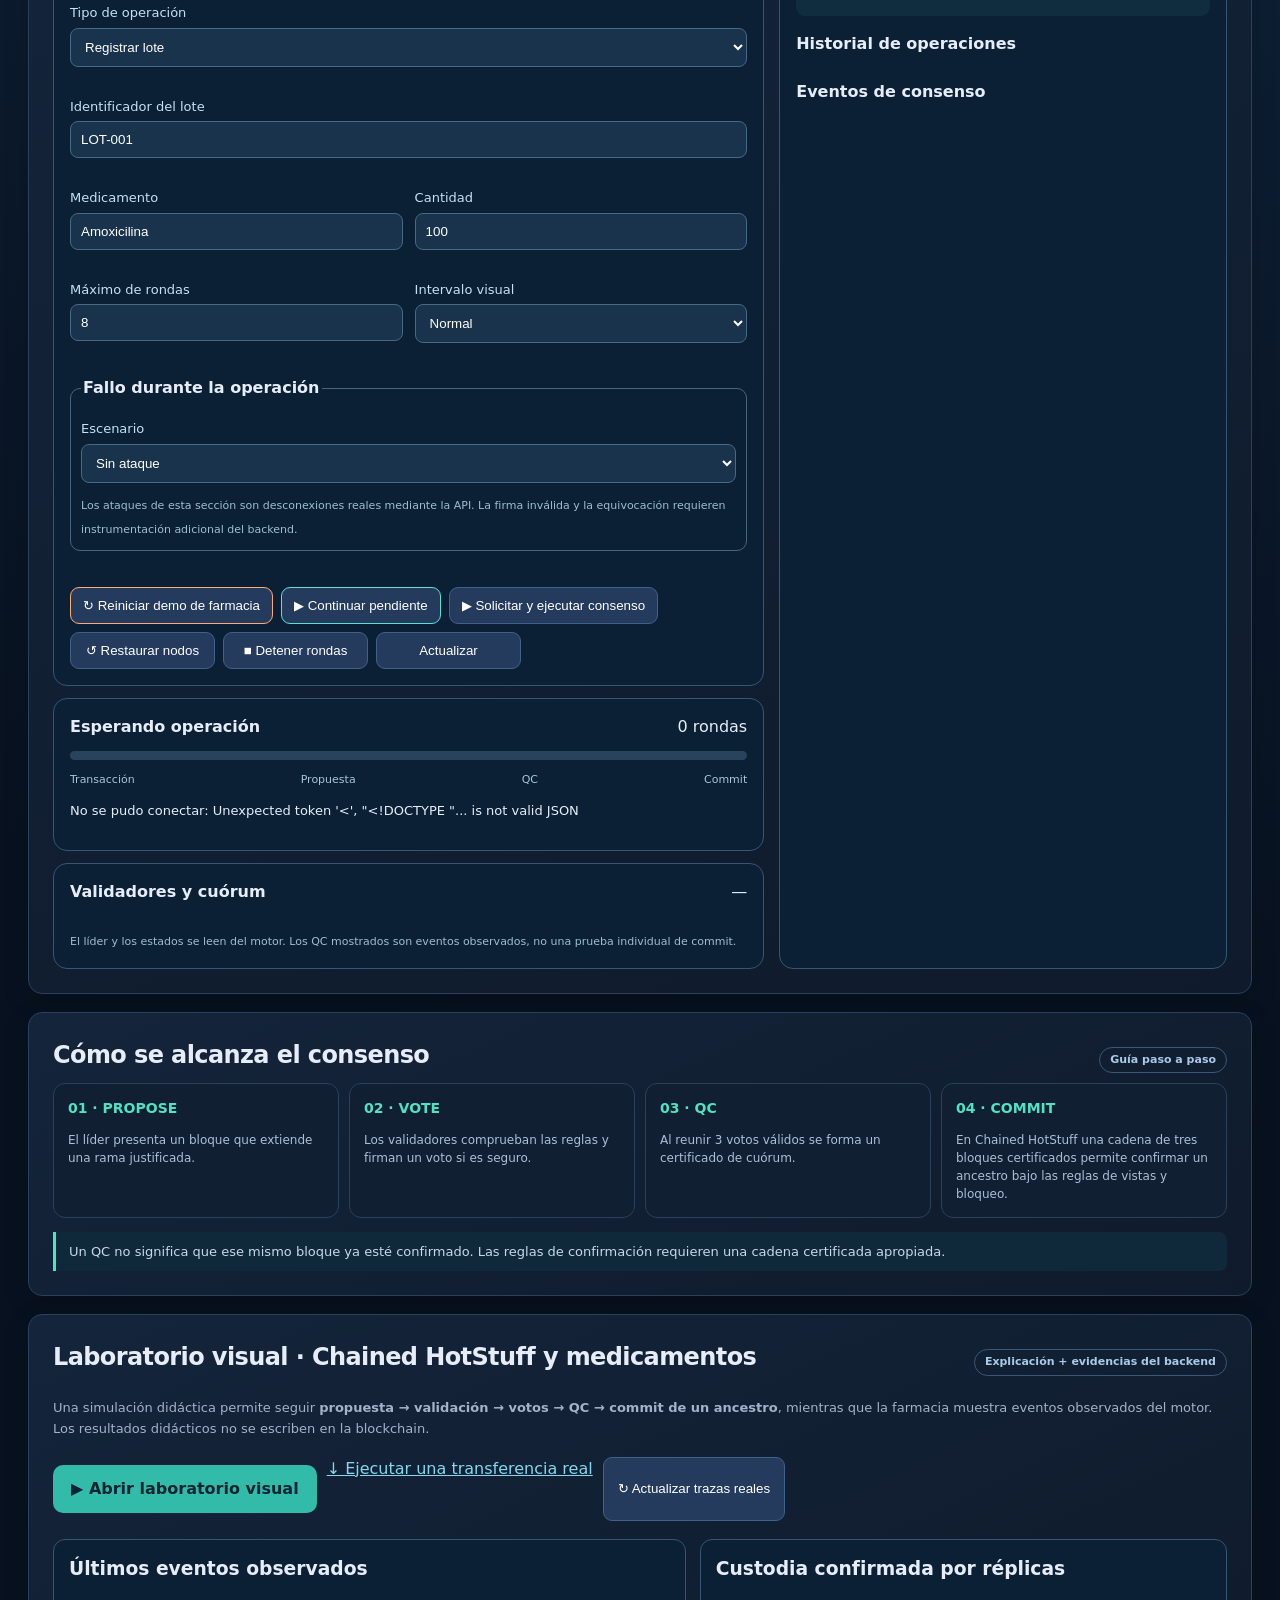
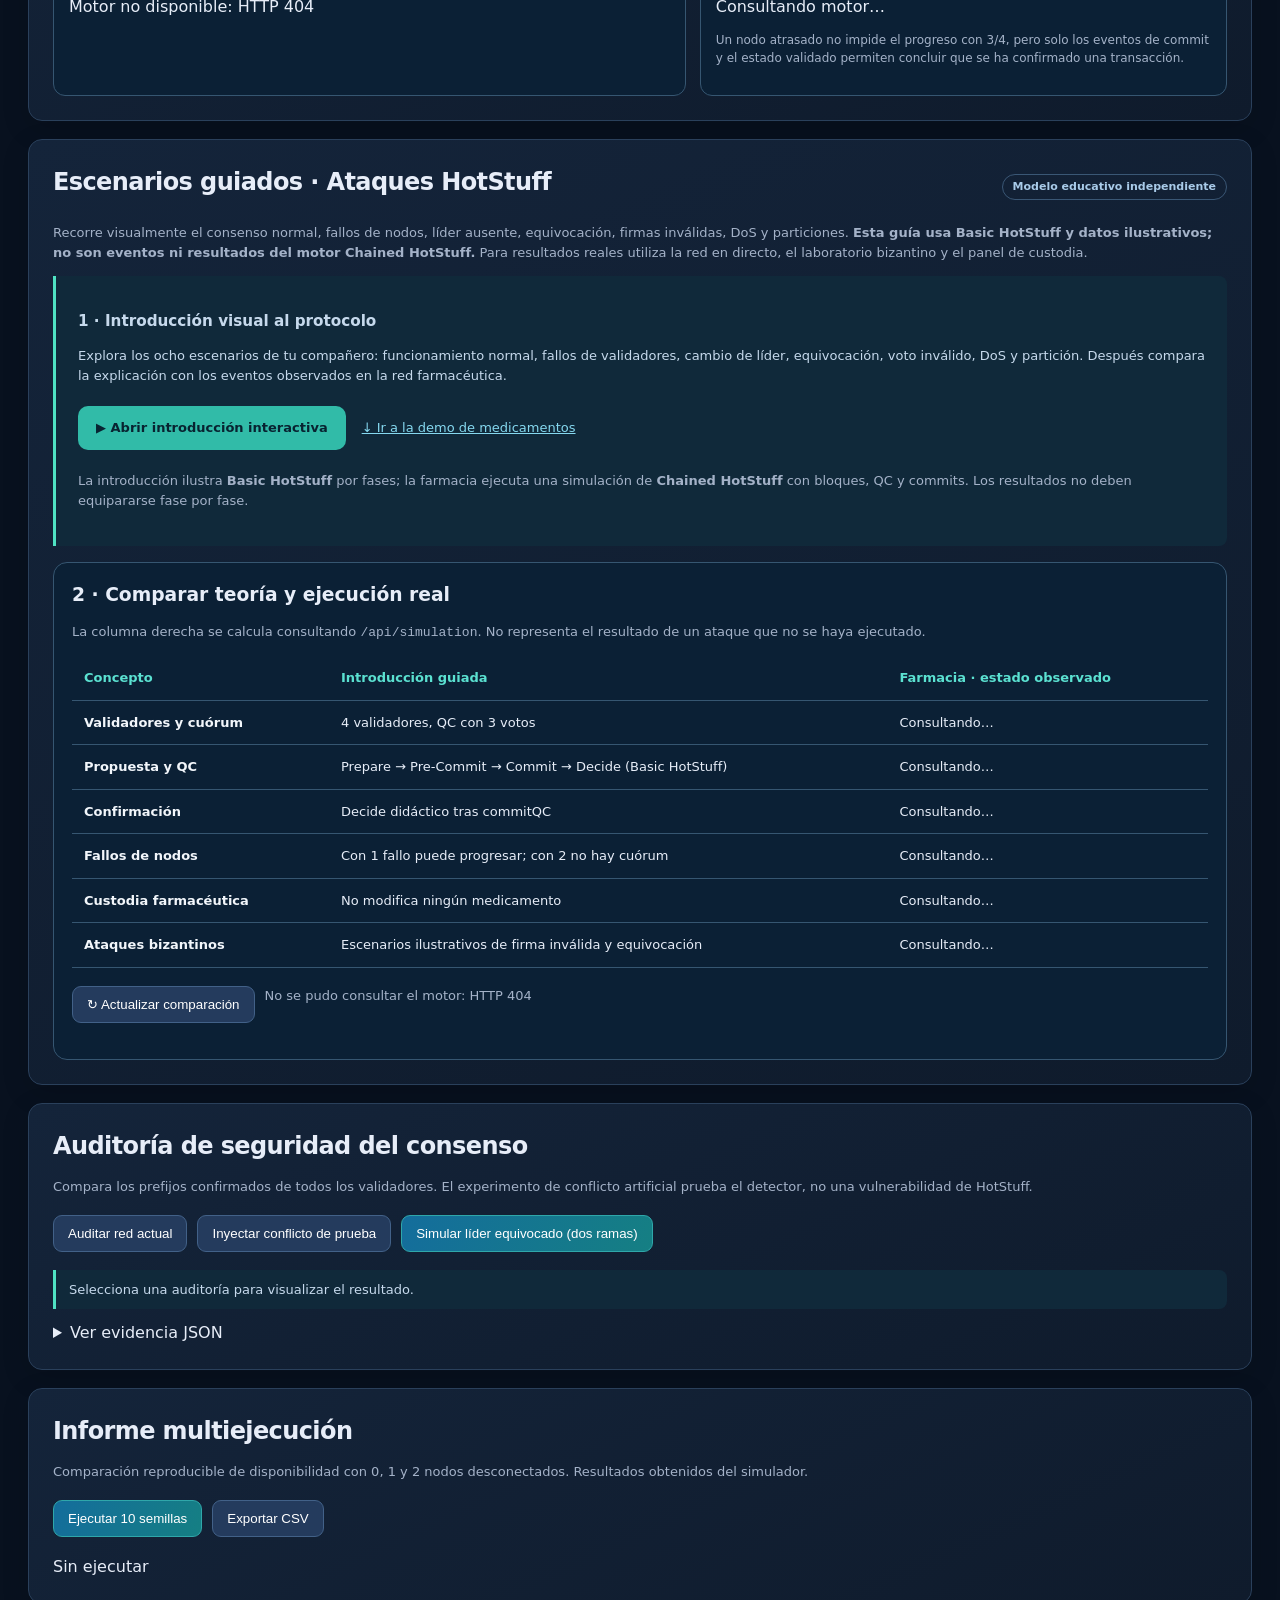
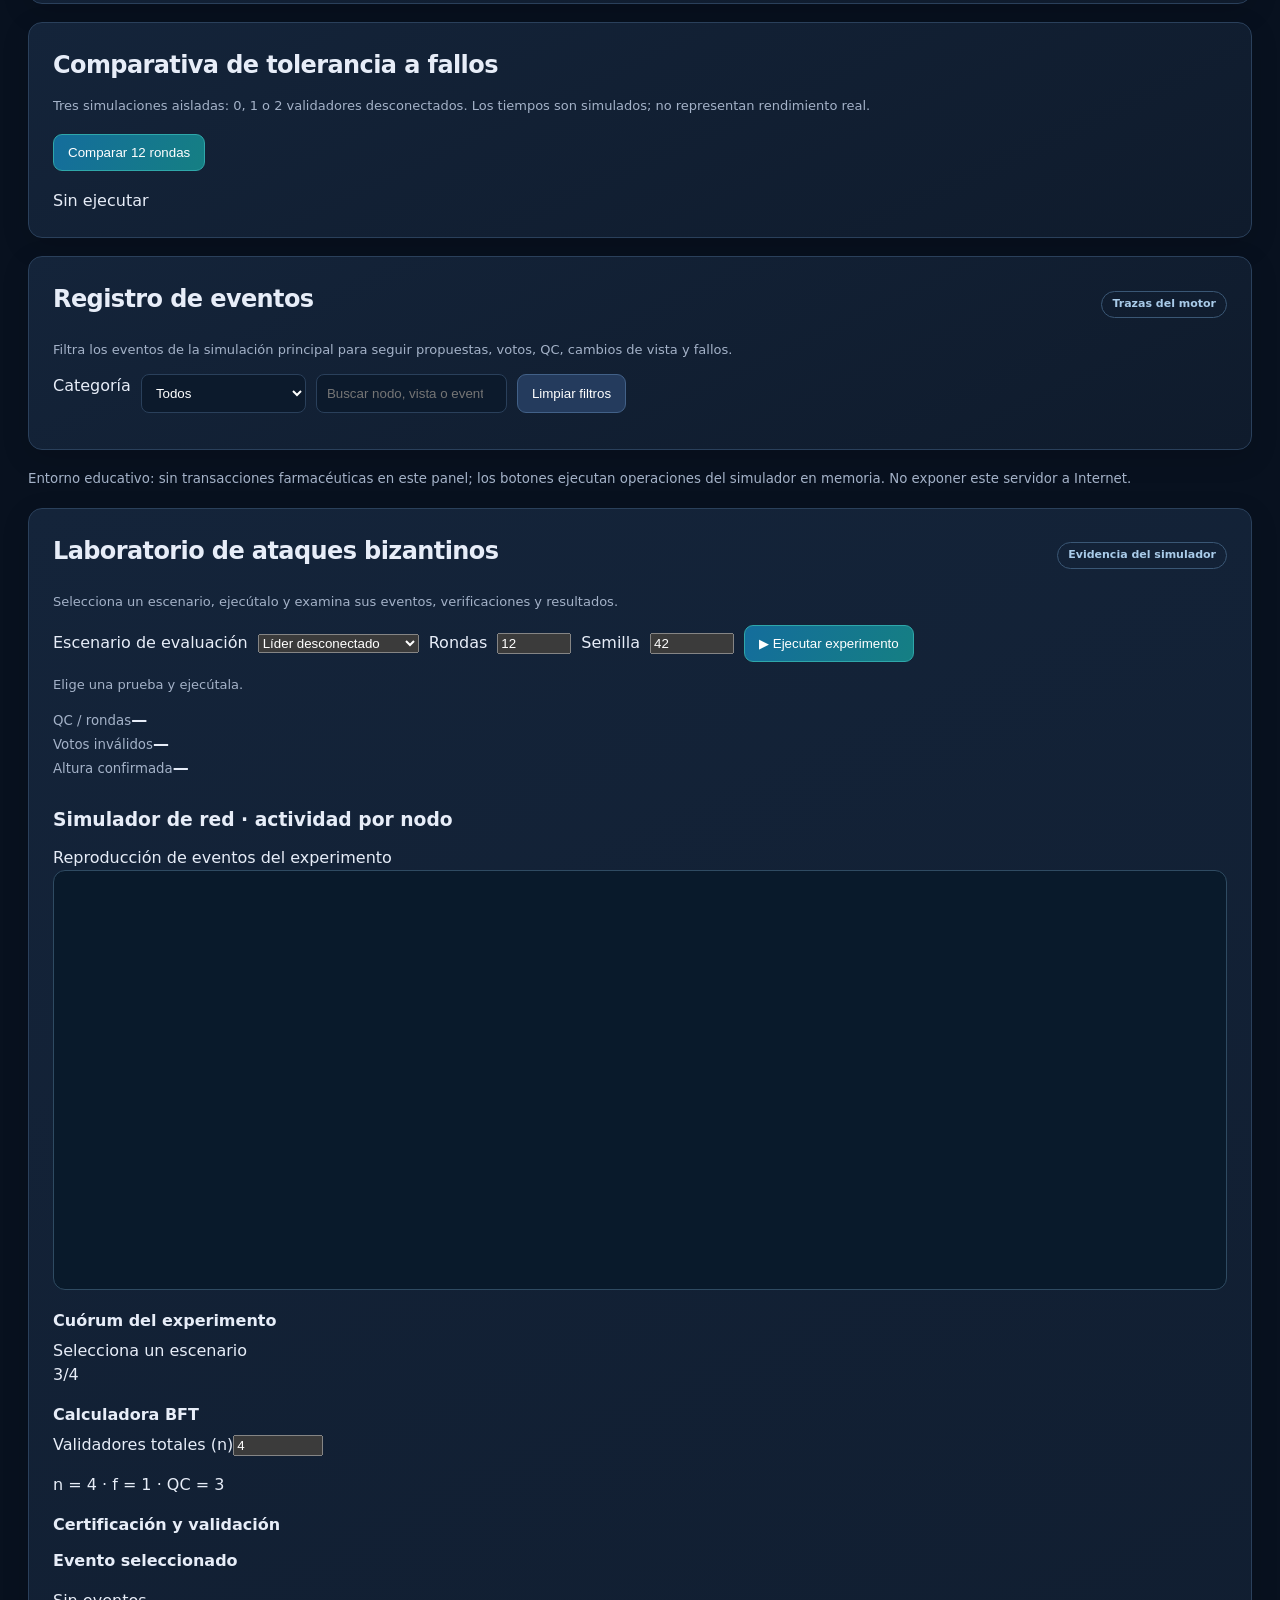
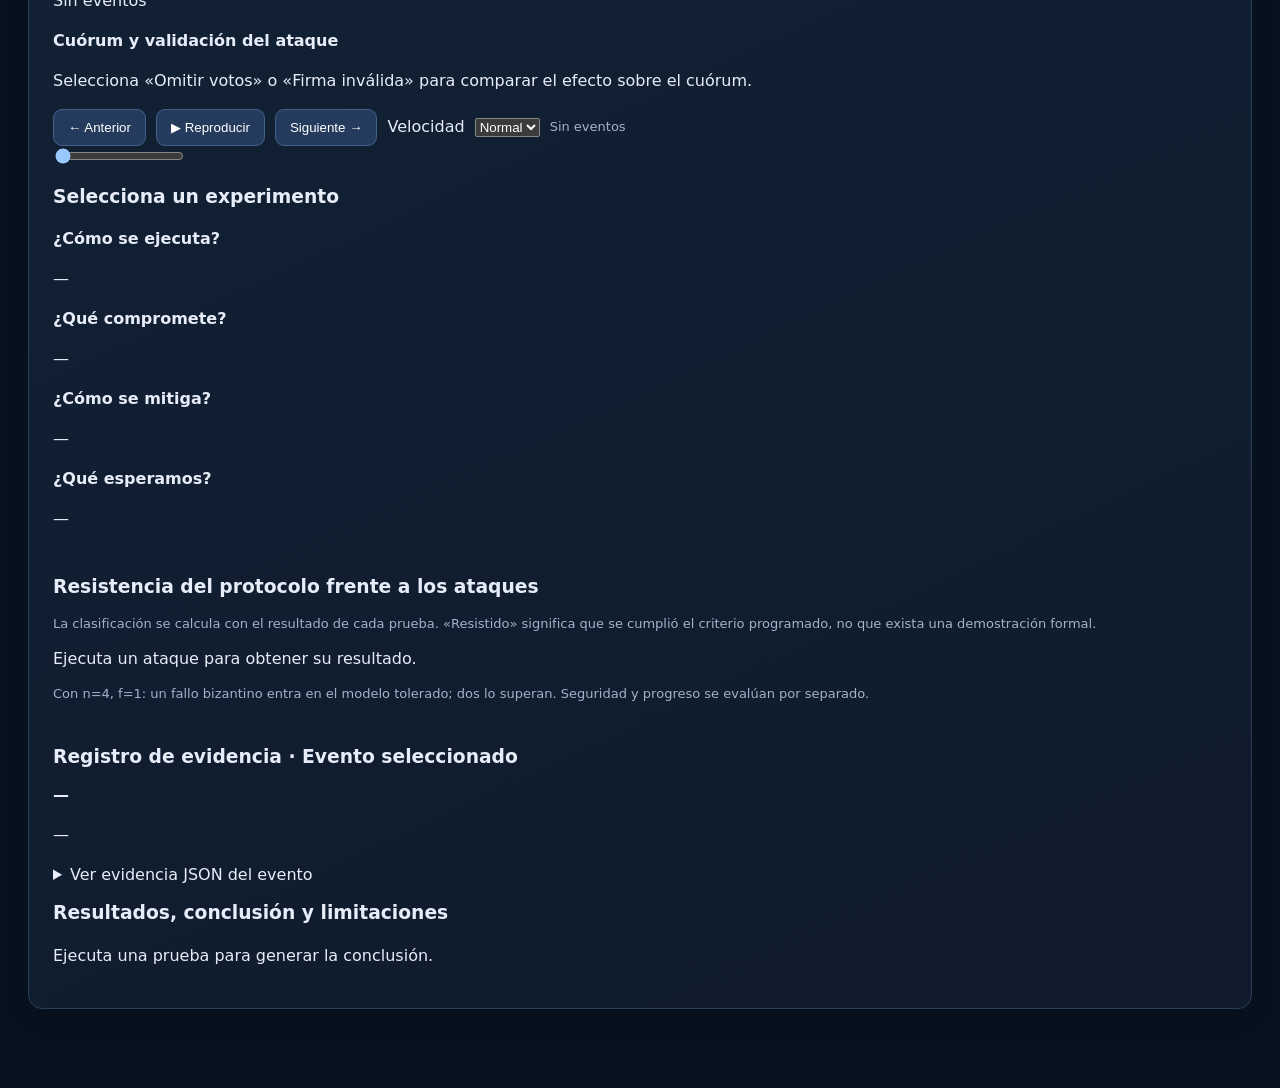
==== commit 6e8c9674: "feat: up new dashboard" ====
--- a/backend/pharmachain/api/static/index.html
+++ b/backend/pharmachain/api/static/index.html
@@ -72,7 +72,7 @@
 </style>
 </head>
 <body>
-<div class="hero"><div><div class="eyebrow">Blockchain · Laboratorio interactivo de consenso</div><h1>⛓ PharmaChain <span style="color:var(--teal)">HotStuff</span></h1><p class="sub">Entiende cómo se proponen, votan y confirman bloques, y qué sucede cuando un validador falla o actúa maliciosamente.</p></div><aside class="hero-aside"><div class="eyebrow">Modelo de seguridad</div><strong>n = 3f + 1</strong><div>4 validadores · f = 1 · cuórum = 3</div><p class="muted">Los experimentos ilustran el comportamiento de esta implementación, no constituyen una prueba formal.</p></aside></div><nav class="nav" aria-label="Secciones"><a href="/api/education/attack-walkthrough">📖 Introducción interactiva</a><a href="#custodyDemo">💊 Demo farmacéutica</a><a href="#networkPanel">Red en directo</a><a href="#guidePanel">Cómo funciona</a><a href="#visualLab">Laboratorio bizantino</a><a href="#safetyPanel">Bifurcaciones</a><a href="#eventsPanel">Eventos</a></nav>
+<div class="hero"><div><div class="eyebrow">Blockchain · Laboratorio interactivo de consenso</div><h1>⛓ PharmaChain <span style="color:var(--teal)">HotStuff</span></h1><p class="sub">Entiende cómo se proponen, votan y confirman bloques, y qué sucede cuando un validador falla o actúa maliciosamente.</p></div><aside class="hero-aside"><div class="eyebrow">Modelo de seguridad</div><strong>n = 3f + 1</strong><div>4 validadores · f = 1 · cuórum = 3</div><p class="muted">Los experimentos ilustran el comportamiento de esta implementación, no constituyen una prueba formal.</p></aside></div><nav class="nav" aria-label="Secciones"><a href="/api/education/attack-walkthrough">📖 Introducción interactiva</a><a href="/api/education/pharma-lab" target="_blank" rel="noopener noreferrer">🧪 Laboratorio Chained HotStuff</a><a href="#custodyDemo">💊 Demo farmacéutica</a><a href="#networkPanel">Red en directo</a><a href="#guidePanel">Cómo funciona</a><a href="#visualLab">Laboratorio bizantino</a><a href="#safetyPanel">Bifurcaciones</a><a href="#eventsPanel">Eventos</a></nav>
 <p class="sub">Simulación distribuida · 4 validadores · consenso BFT · eventos reales del motor</p>
 <div class="toolbar"><button class="primary" id="step">▶ Ejecutar ronda</button><button id="reset">↻ Reiniciar</button><button id="refresh">Actualizar</button></div>
 <div id="error" role="alert"></div>
@@ -98,6 +98,12 @@
   <aside class="cu-side"><div class="cu-side-title"><h3>Registro en directo</h3><span id="cuPending" class="cu-badge">0 pendientes</span></div><div id="cuCustody" class="cu-custody">Sin datos</div><h4>Historial de operaciones</h4><div id="cuHistory" class="cu-history"></div><h4>Eventos de consenso</h4><div id="cuEvents" class="cu-events"></div></aside>
  </div>
 </section><section class="panel" id="guidePanel"><div class="section-heading"><h2>Cómo se alcanza el consenso</h2><span class="pill">Guía paso a paso</span></div><div class="guide-grid"><div class="guide-step"><b>01 · PROPOSE</b><p>El líder presenta un bloque que extiende una rama justificada.</p></div><div class="guide-step"><b>02 · VOTE</b><p>Los validadores comprueban las reglas y firman un voto si es seguro.</p></div><div class="guide-step"><b>03 · QC</b><p>Al reunir 3 votos válidos se forma un certificado de cuórum.</p></div><div class="guide-step"><b>04 · COMMIT</b><p>En Chained HotStuff una cadena de tres bloques certificados permite confirmar un ancestro bajo las reglas de vistas y bloqueo.</p></div></div><div class="explain" style="margin-top:14px">Un QC no significa que ese mismo bloque ya esté confirmado. Las reglas de confirmación requieren una cadena certificada apropiada.</div></section>
+<section class="panel" id="pharmaLabPanel" aria-labelledby="pharmaLabTitle">
+<div class="section-heading"><h2 id="pharmaLabTitle">Laboratorio visual · Chained HotStuff y medicamentos</h2><span class="pill">Explicación + evidencias del backend</span></div>
+<p class="muted">Una simulación didáctica permite seguir <strong>propuesta → validación → votos → QC → commit de un ancestro</strong>, mientras que la farmacia muestra eventos observados del motor. Los resultados didácticos no se escriben en la blockchain.</p>
+<div class="toolbar"><a class="intro-link" href="/api/education/pharma-lab" target="_blank" rel="noopener noreferrer">▶ Abrir laboratorio visual</a><a href="#custodyDemo">↓ Ejecutar una transferencia real</a><button type="button" id="plRefresh">↻ Actualizar trazas reales</button></div>
+<div class="pl-grid"><div class="pl-box"><h3>Últimos eventos observados</h3><div id="plTrace" class="pl-trace" aria-live="polite">Consultando motor…</div></div><div class="pl-box"><h3>Custodia confirmada por réplicas</h3><div id="plCustody">Consultando motor…</div><p class="muted" style="font-size:12px">Un nodo atrasado no impide el progreso con 3/4, pero solo los eventos de commit y el estado validado permiten concluir que se ha confirmado una transacción.</p></div></div>
+</section>
 <section class="panel" id="guidedAttackLab" aria-labelledby="guidedAttackTitle">
 <div class="section-heading"><h2 id="guidedAttackTitle">Escenarios guiados · Ataques HotStuff</h2><span class="pill">Modelo educativo independiente</span></div>
 <p class="muted">Recorre visualmente el consenso normal, fallos de nodos, líder ausente, equivocación, firmas inválidas, DoS y particiones. <strong>Esta guía usa Basic HotStuff y datos ilustrativos; no son eventos ni resultados del motor Chained HotStuff.</strong> Para resultados reales utiliza la red en directo, el laboratorio bizantino y el panel de custodia.</p>
@@ -604,5 +610,11 @@
 </script>
 <style>.intro-compare{margin-top:16px;padding:18px;border:1px solid #365671;border-radius:14px;background:#0b2035}.intro-compare h3{margin-top:0}.intro-compare-table{overflow-x:auto}.intro-compare table{width:100%;border-collapse:collapse;min-width:650px}.intro-compare th,.intro-compare td{text-align:left;vertical-align:top;padding:12px;border-bottom:1px solid #365671;font-size:13px}.intro-compare th{color:#5be1d1}.intro-compare td:first-child{font-weight:700;color:#f2f6fb}</style>
 <script>(function(){'use strict';const $=id=>document.getElementById(id);const safe=t=>String(t??'—');async function compare(){try{const r=await fetch('/api/simulation',{cache:'no-store'});if(!r.ok)throw Error('HTTP '+r.status);const payload=await r.json();const s=payload.state||payload;const ns=s.nodes||[],es=s.events||[],quorum=s.quorum||3;const nOnline=ns.filter(n=>n.online).length;const count=type=>es.filter(e=>e.event===type).length;$('cmpQuorum').textContent=ns.length+' validadores · cuórum '+quorum+' · conectados '+nOnline;$('cmpQC').textContent=count('PROPOSED')+' propuestas y '+count('QC_FORMED')+' QC observados (historial disponible)';$('cmpCommit').textContent=count('COMMITTED')+' eventos COMMITTED; '+count('TX_COMMITTED')+' eventos TX_COMMITTED (pueden repetirse por validador)';$('cmpNodes').textContent=nOnline+'/'+ns.length+' conectados; '+(nOnline>=quorum?'cuórum de nodos disponibles':'sin cuórum de nodos disponibles')+'; disponibilidad no garantiza progreso';const maps=s.custody_by_node||{};const batches=[...new Set(Object.values(maps).flatMap(m=>Object.keys(m||{})))];$('cmpCustody').textContent=batches.length?batches.map(batch=>{const votes={};for(const n of ns){const owner=maps[n.id]?.[batch];if(owner)votes[owner]=(votes[owner]||0)+1;}const entry=Object.entries(votes).find(([,v])=>v>=quorum);return batch+': '+(entry?entry[0]+' ('+entry[1]+'/'+ns.length+' réplicas)':'sin acuerdo de '+quorum+' réplicas');}).join(' · '):'Sin lotes confirmados en las réplicas';$('cmpAttacks').textContent=count('VOTE_REJECTED')+' votos rechazados observados; '+count('NODE_DISCONNECTED')+' desconexiones registradas. Sin prueba de equivocación salvo ejecución explícita.';$('cmpStatus').textContent='Actualizado · vista '+safe(s.view);}catch(e){$('cmpStatus').textContent='No se pudo consultar el motor: '+e.message;}}$('cmpRefresh')?.addEventListener('click',compare);compare();})();</script>
-</body>
+<style>
+.pl-grid{display:grid;grid-template-columns:1.2fr 1fr;gap:14px;margin-top:14px}.pl-box{background:#0b2035;border:1px solid #365671;border-radius:12px;padding:15px;min-width:0}.pl-box h3{margin:0 0 12px}.pl-trace{max-height:260px;overflow:auto}.pl-event{display:grid;grid-template-columns:115px 1fr;gap:10px;padding:9px 0;border-bottom:1px solid #294860;font-size:12px}.pl-event b{color:#5be1d1}.pl-row{padding:9px 0;border-bottom:1px solid #294860;font-size:13px}.pl-node{display:inline-block;margin:4px 4px 0 0;padding:5px 7px;border:1px solid #45617c;border-radius:7px;font-size:11px}.pl-node.lag{border-color:#ffb36b;color:#ffd29d}@media(max-width:850px){.pl-grid{grid-template-columns:1fr}}
+</style><script>
+(function(){'use strict';const el=id=>document.getElementById(id);const escape=s=>String(s??'—').replace(/[&<>"']/g,c=>({'&':'&amp;','<':'&lt;','>':'&gt;','"':'&quot;',"'":'&#39;'}[c]));async function render(){try{const r=await fetch('/api/simulation',{cache:'no-store'});if(!r.ok)throw Error('HTTP '+r.status);const p=await r.json(),s=p.state||p,ev=(s.events||[]).slice(-20).reverse();el('plTrace').innerHTML=ev.length?ev.map(e=>'<div class="pl-event"><b>'+escape(e.event||e.type)+'</b><span>'+escape(e.node_id||e.node||'')+' '+escape(e.batch_id||e.block_id||e.block_hash||'')+'</span></div>').join(''):'Sin eventos recientes';const ns=s.nodes||[],maps=s.custody_by_node||{},q=s.quorum||3,batches=[...new Set(Object.values(maps).flatMap(v=>Object.keys(v||{})))];el('plCustody').innerHTML=batches.length?batches.map(batch=>{const counts={};ns.forEach(n=>{const owner=maps[n.id]?.[batch];if(owner)counts[owner]=(counts[owner]||0)+1});const [owner,votes]=Object.entries(counts).sort((a,b)=>b[1]-a[1])[0]||['—',0];return '<div class="pl-row"><strong>'+escape(batch)+'</strong> · '+(votes>=q?'Cuórum '+votes+'/'+ns.length+' · '+escape(owner):'Sin cuórum de custodia')+'<div>'+ns.map(n=>'<span class="pl-node '+(maps[n.id]?.[batch]!==owner?'lag':'')+'">'+escape(n.id.replace('validator-','V'))+': '+escape(maps[n.id]?.[batch]||'sin lote')+'</span>').join('')+'</div></div>'}).join(''):'No hay lotes registrados';}catch(e){el('plTrace').textContent='Motor no disponible: '+e.message;}}el('plRefresh')?.addEventListener('click',render);render();window.addEventListener('pharmachain-updated',render);
+const params=new URLSearchParams(location.search),scenario=params.get('experiment');if(scenario){const map={normal:'none',silent:'leader',twofaults:'two'};const attack=el('cuAttack');if(attack&&map[scenario]){attack.value=map[scenario];document.querySelector('#custodyDemo')?.scrollIntoView();}else if(attack){const msg=el('cuMessage');if(msg)msg.textContent='Este ataque solo se ejecuta en el laboratorio educativo; no está instrumentado en la API farmacéutica.';}}
+})();
+</script></body>
 </html>
